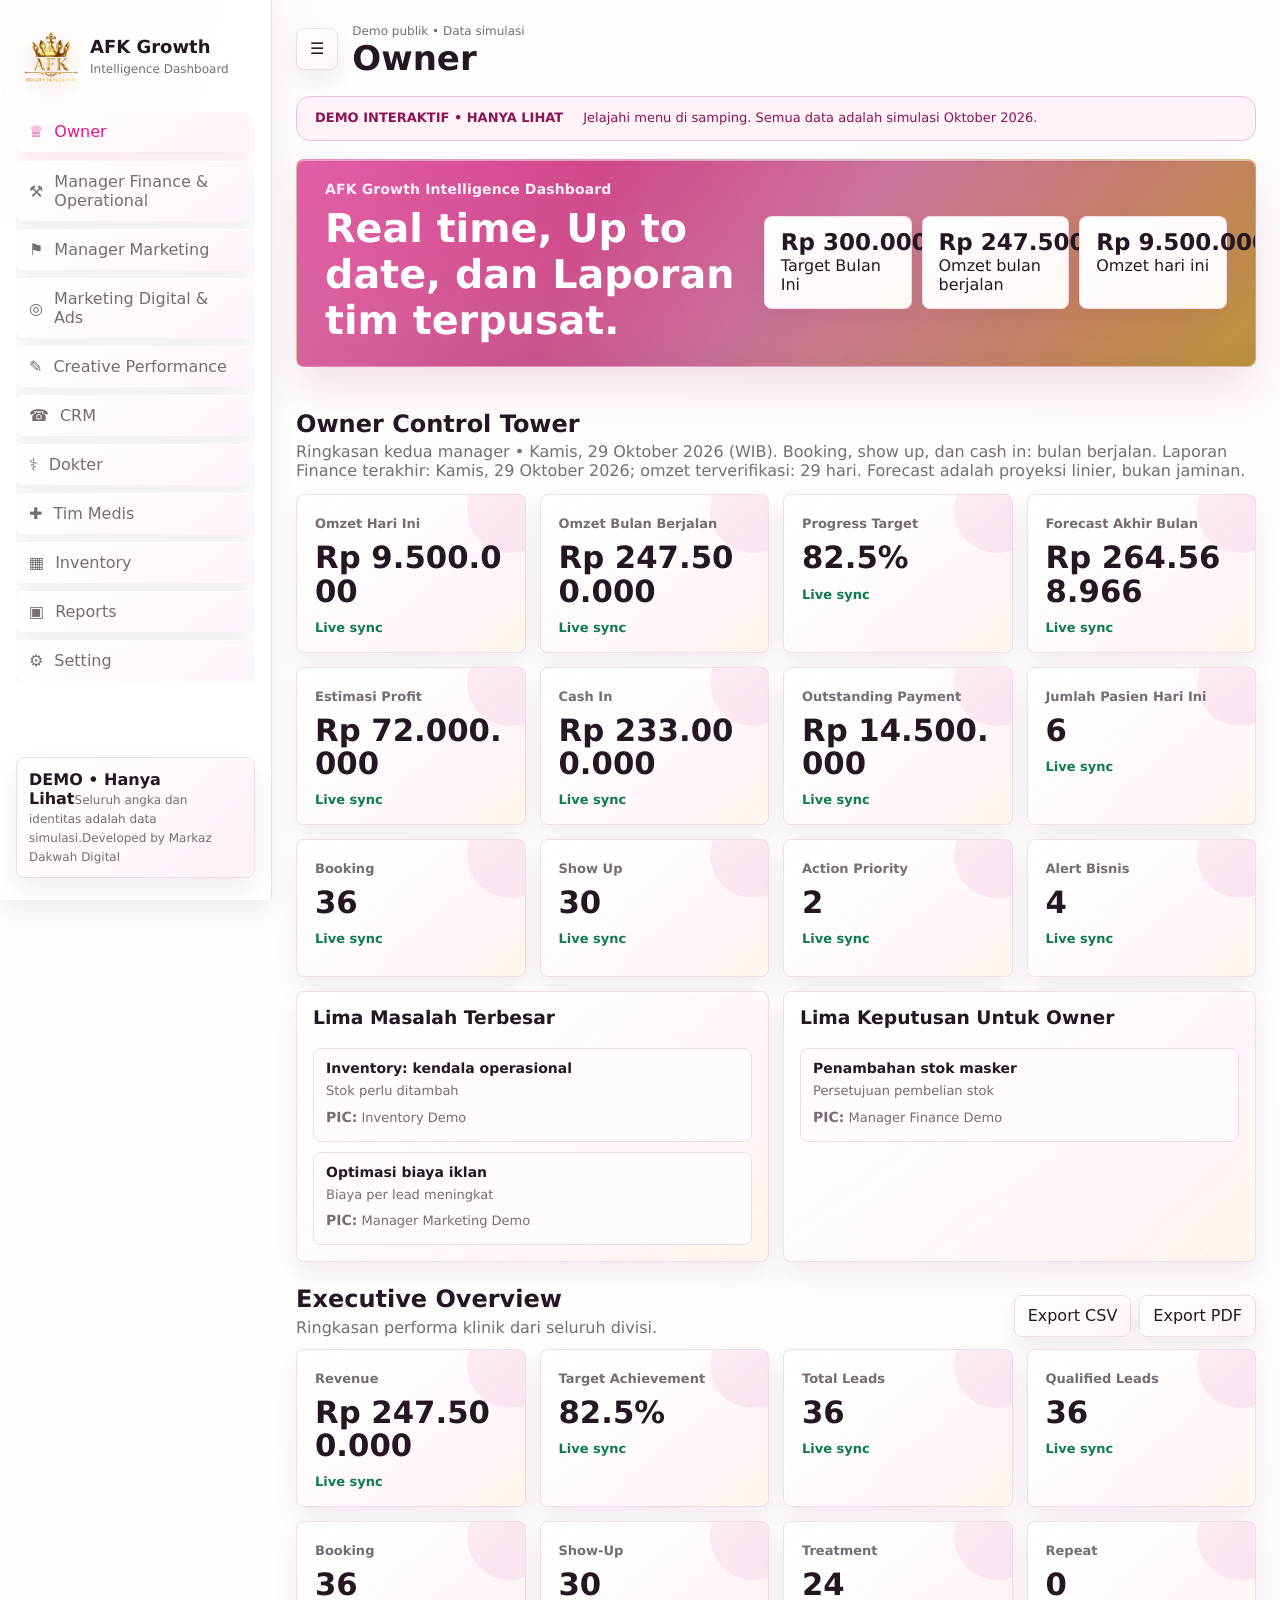
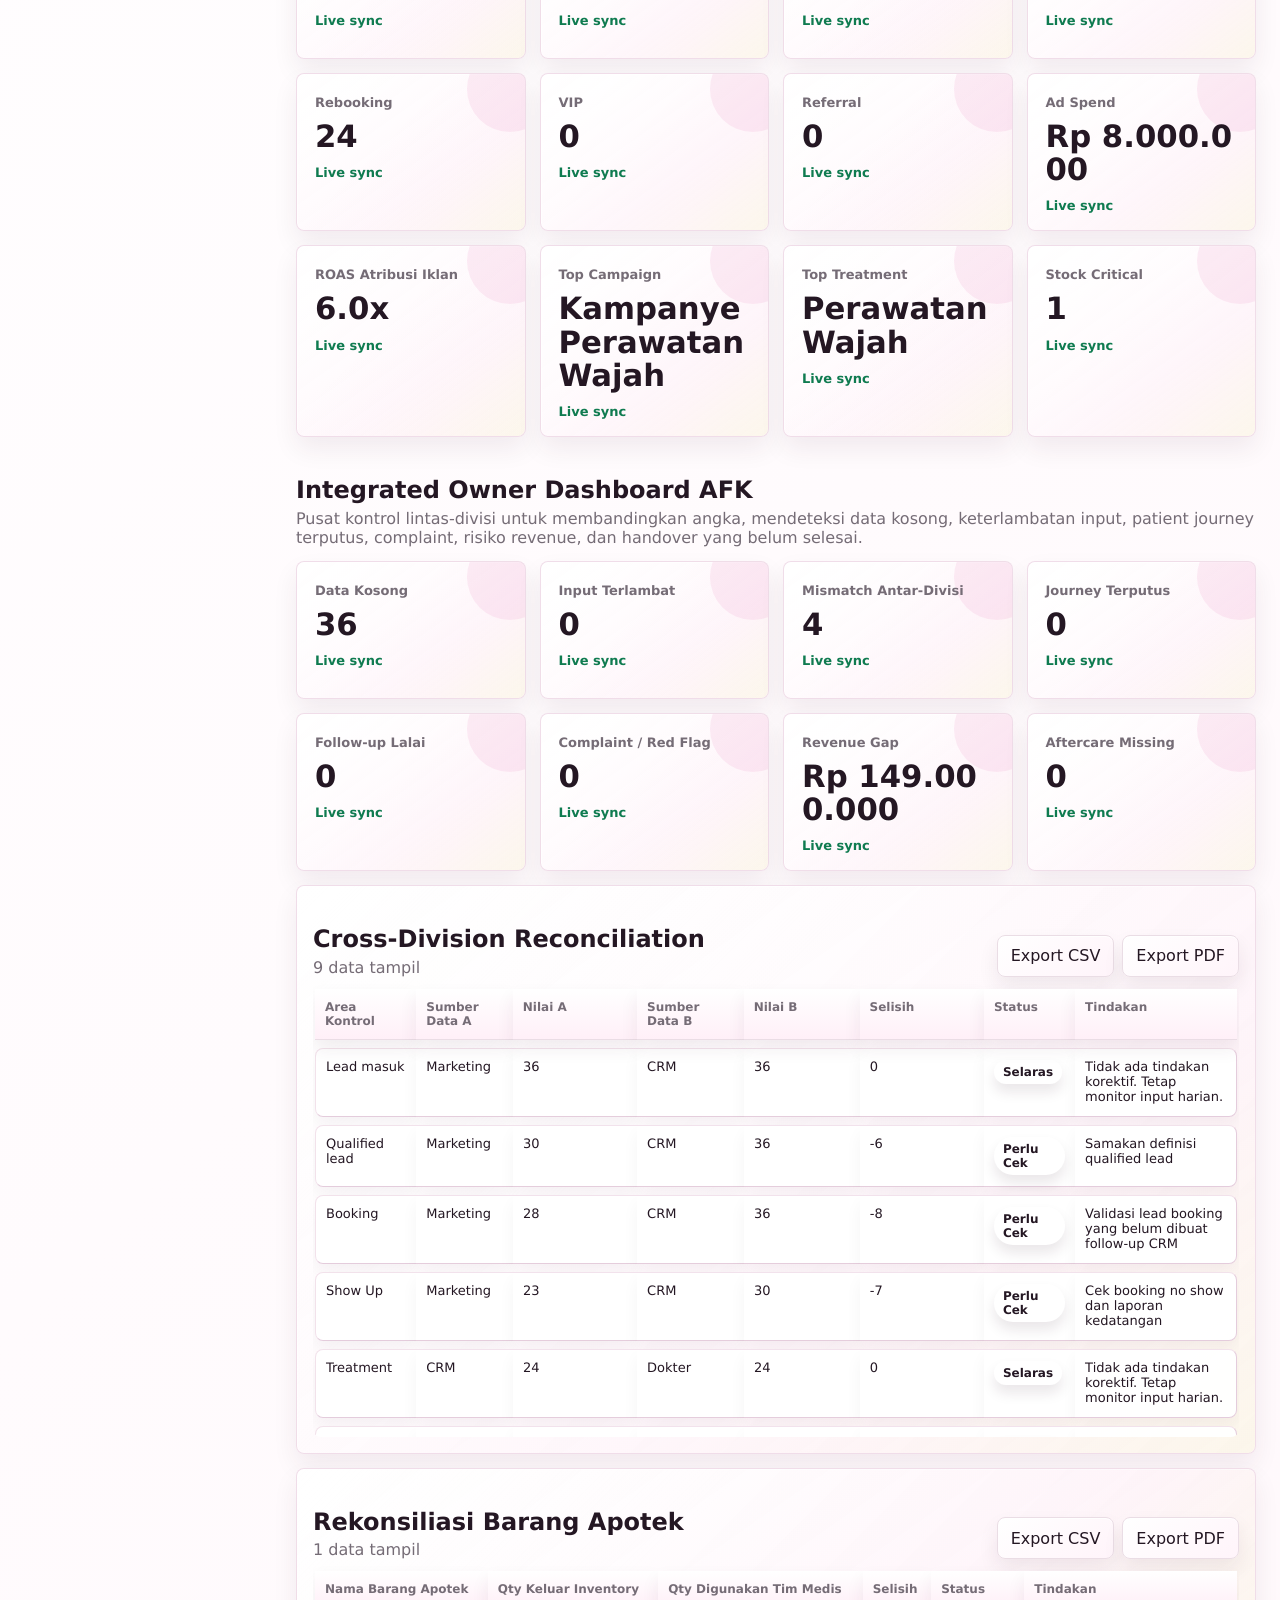
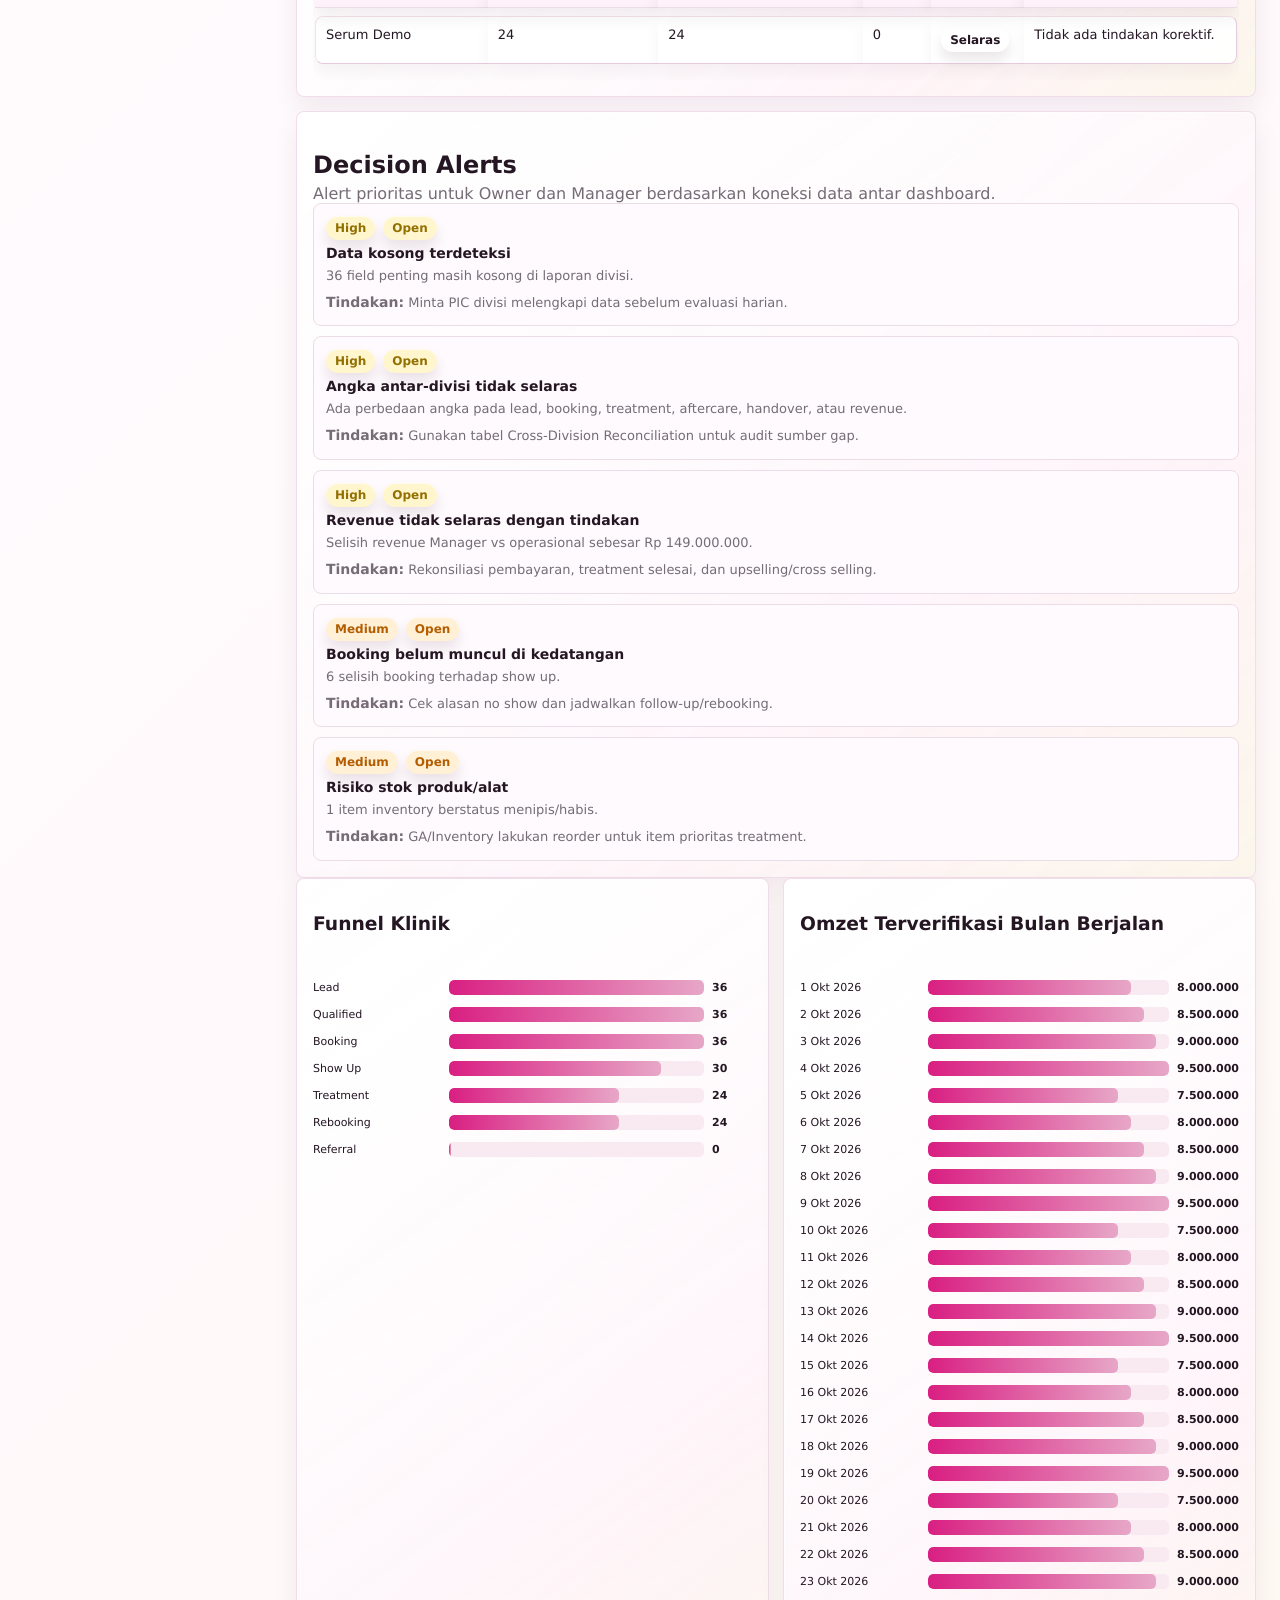
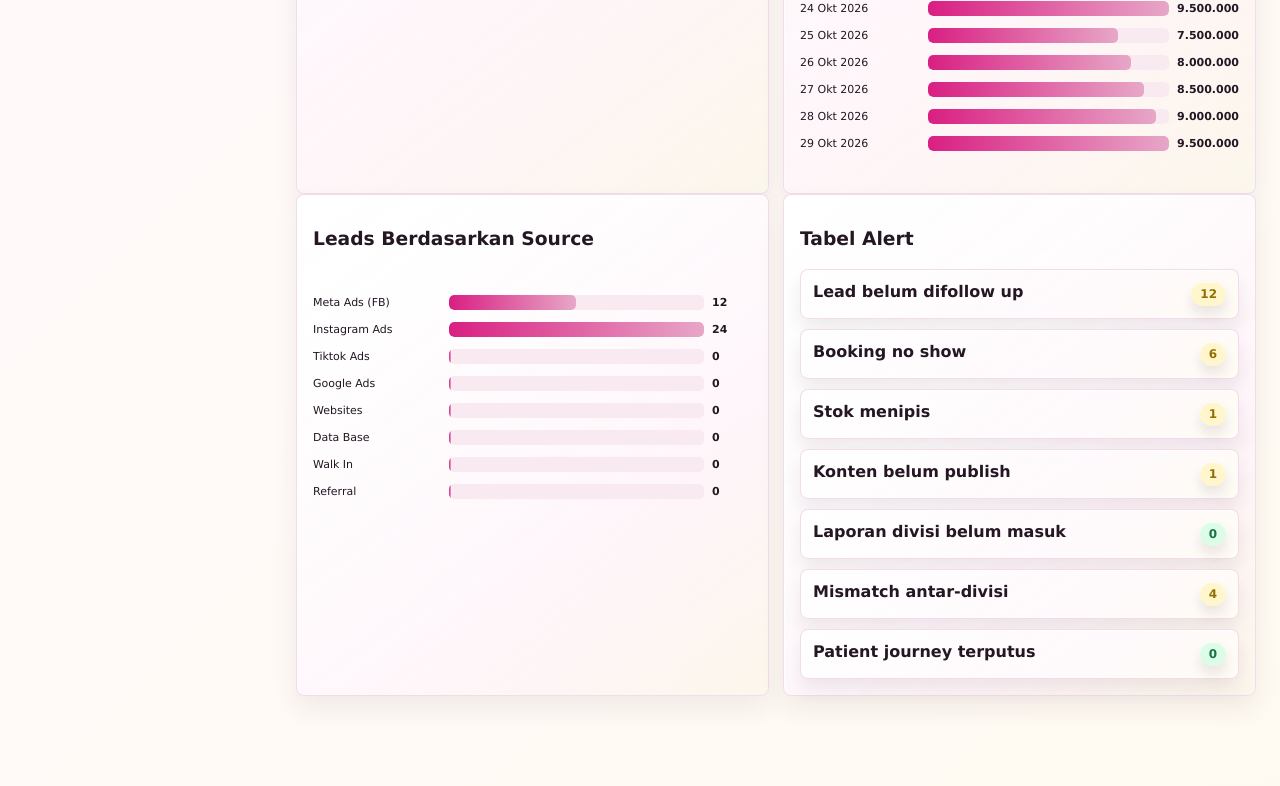
==== demo/index.html @ 4774cf60 "Add isolated public read-only AFK demo with synthetic data" ====
<!doctype html>
<html lang="id" class="" style="--pink: #e81887;"><head><meta http-equiv="Content-Security-Policy" content="default-src 'none'; script-src 'unsafe-inline'; style-src 'unsafe-inline'; img-src data:; font-src data:; connect-src 'none'; form-action 'none'; base-uri 'none'; frame-src 'none'"><meta name="robots" content="noindex,nofollow">
  <meta charset="utf-8">
  <meta name="viewport" content="width=device-width, initial-scale=1">
  <title>Demo Dashboard AFK — Hanya Lihat</title>
  <meta name="theme-color" content="#F81894">
  <meta name="description" content="Jelajahi demo Dashboard AFK tanpa login. Tampilan Owner dan seluruh divisi dengan data simulasi, hanya untuk dilihat.">
  <meta name="apple-mobile-web-app-capable" content="yes">
  <meta name="apple-mobile-web-app-title" content="AFK Growth">
  <meta name="apple-mobile-web-app-status-bar-style" content="default">
  
  <link rel="icon" href="[data-uri]">
  
  <style>
:root {
  --pink: #d91f82;
  --pink-strong: #a90f5d;
  --pink-soft: #fff3f8;
  --rose: #c85c91;
  --champagne: #d9b45b;
  --gold: #b98c25;
  --gold-soft: #fff7df;
  --ink: #241723;
  --muted: #756c76;
  --line: #eadde5;
  --white: #ffffff;
  --bg: #fff9fc;
  --shadow: 0 14px 34px rgba(78, 31, 58, .075);
  --radius: 8px;
  --depth-shadow: 0 12px 26px rgba(59, 21, 48, .07);
  --depth-shadow-strong: 0 16px 34px rgba(68, 25, 58, .1);
  --depth-line: rgba(255,255,255,.72);
}

* { box-sizing: border-box; }
body {
  margin: 0;
  min-height: 100vh;
  color: var(--ink);
  font-family: "Segoe UI", Inter, ui-sans-serif, system-ui, -apple-system, BlinkMacSystemFont, sans-serif;
  background:
    radial-gradient(circle at top left, rgba(217,31,130,.085), transparent 24rem),
    linear-gradient(135deg, #fff 0%, var(--bg) 64%, #fffaf1 100%);
  -webkit-font-smoothing: antialiased;
  text-rendering: geometricPrecision;
}
button, input, select, textarea { font: inherit; }
button { cursor: pointer; }
fieldset { border: 0; margin: 0; padding: 0; min-width: 0; }
fieldset:disabled { opacity: .72; }
.app-shell { display: grid; grid-template-columns: 272px minmax(0, 1fr); min-height: 100vh; }
html.login-required .app-shell { visibility: hidden; }
.sidebar {
  position: sticky;
  top: 0;
  height: 100vh;
  padding: 22px 16px;
  background: rgba(255,255,255,.9);
  border-right: 1px solid var(--line);
  backdrop-filter: blur(18px);
  display: flex;
  flex-direction: column;
  gap: 20px;
  z-index: 10;
}
.brand { display: flex; align-items: center; gap: 12px; padding: 8px; }
.brand img { width: 54px; height: 54px; object-fit: contain; filter: drop-shadow(0 8px 14px rgba(185,140,37,.22)); }
.brand strong { display: block; font-size: 18px; letter-spacing: 0; font-weight: 760; }
.brand span, .title-block span, .role-box span, .sync-panel small { color: var(--muted); font-size: 12px; }
.nav-list {
  display: grid;
  gap: 8px;
  min-height: 0;
  overflow-y: auto;
  overscroll-behavior: contain;
  scrollbar-width: thin;
  padding-right: 4px;
}
.nav-item {
  border: 0;
  background: transparent;
  color: var(--muted);
  border-radius: var(--radius);
  padding: 11px 13px;
  display: flex;
  align-items: center;
  gap: 11px;
  text-align: left;
}
.nav-item:hover, .nav-item.active { color: var(--pink); background: linear-gradient(135deg, rgba(255,243,248,.92), rgba(255,255,255,.96)); }
.nav-item.disabled { opacity: .45; cursor: not-allowed; }
.sync-panel {
  margin-top: auto;
  padding: 12px;
  border: 1px solid var(--line);
  border-radius: var(--radius);
  background: linear-gradient(135deg, rgba(255,255,255,.9), rgba(255,240,248,.9));
  display: flex;
  gap: 10px;
  align-items: center;
}
.sync-dot { width: 10px; height: 10px; border-radius: 99px; background: #19b36b; box-shadow: 0 0 0 6px rgba(25,179,107,.12); }
.main { min-width: 0; padding: 20px 24px 90px; }
.topbar {
  display: grid;
  grid-template-columns: auto minmax(180px, 1fr) minmax(220px, 420px) auto auto auto auto;
  gap: 14px;
  align-items: center;
  margin-bottom: 18px;
}
.title-block h1 { margin: 2px 0 0; font-size: clamp(24px, 2.7vw, 34px); letter-spacing: 0; line-height: 1.08; font-weight: 780; }
.icon-button, .ghost-button, .primary-button, .danger-button {
  border: 1px solid var(--line);
  border-radius: var(--radius);
  background: var(--white);
  min-height: 42px;
  padding: 0 13px;
  color: var(--ink);
  box-shadow: 0 8px 22px rgba(40,17,33,.06);
}
.install-button { display: none; color: var(--pink); font-weight: 900; }
.install-button.ready { display: inline-flex; align-items: center; justify-content: center; }
.logout-button {
  min-height: 44px;
  border: 1px solid var(--line);
  border-radius: var(--radius);
  padding: 0 14px;
  background: var(--white);
  color: var(--muted);
  font-weight: 800;
  cursor: pointer;
  box-shadow: 0 8px 22px rgba(40,17,33,.06);
}
.logout-button:hover { color: var(--pink); border-color: rgba(216,23,123,.35); }
.primary-button { background: linear-gradient(135deg, var(--pink), #e85f9f); color: #fff; border-color: transparent; font-weight: 760; }
.danger-button { color: #fff; background: #3a3337; border-color: transparent; }
.search-box, .role-box {
  background: rgba(255,255,255,.9);
  border: 1px solid var(--line);
  border-radius: var(--radius);
  min-height: 46px;
  display: flex;
  align-items: center;
  gap: 10px;
  padding: 0 12px;
}
.search-box input, .role-box select, .form-card input, .form-card select, .form-card textarea, .filter-row input, .filter-row select {
  width: 100%;
  border: 0;
  outline: 0;
  background: transparent;
  color: var(--ink);
}
.search-icon {
  width: 18px;
  height: 18px;
  color: var(--ink);
  opacity: .72;
  flex: 0 0 auto;
}
.hero-band {
  display: flex;
  justify-content: space-between;
  gap: 28px;
  align-items: center;
  padding: 22px 28px;
  margin-bottom: 20px;
  border-radius: var(--radius);
  color: #fff;
  background:
    linear-gradient(135deg, rgba(214,31,130,.96), rgba(193,82,132,.88) 52%, rgba(185,140,37,.9)),
    radial-gradient(circle at 18% 10%, rgba(255,255,255,.24), transparent 22rem);
  box-shadow: var(--shadow);
  overflow: hidden;
}
.hero-band p, .hero-band h2 { margin: 0; }
.hero-band p { opacity: .9; font-weight: 720; letter-spacing: .01em; font-size: 14px; }
.hero-band h2 { margin-top: 8px; font-size: clamp(25px, 3.1vw, 44px); line-height: 1.16; max-width: 650px; font-weight: 820; letter-spacing: 0; }
.hero-metrics { display: grid; grid-template-columns: repeat(3, minmax(104px, 1fr)); gap: 10px; min-width: 360px; }
.hero-metrics span {
  padding: 14px 16px;
  border-radius: var(--radius);
  color: var(--ink);
  background: rgba(255,255,255,.9);
  border: 1px solid rgba(255,255,255,.72);
  box-shadow: 0 14px 24px rgba(55, 22, 43, .1);
}
.hero-metrics strong { display: block; font-size: 23px; line-height: 1.08; color: var(--ink); font-weight: 800; }
.page-panel { display: none; }
.page-panel.active { display: block; }
.section-head { display: flex; align-items: end; justify-content: space-between; gap: 16px; margin: 24px 0 12px; }
.section-head h2 { margin: 0; font-size: 24px; line-height: 1.15; font-weight: 780; }
.section-head p { margin: 4px 0 0; color: var(--muted); }
.kpi-grid { display: grid; grid-template-columns: repeat(4, minmax(0, 1fr)); gap: 14px; }
.kpi-card, .chart-card, .table-card, .form-card, .kanban-card, .settings-card {
  background: rgba(255,255,255,.92);
  border: 1px solid var(--line);
  border-radius: var(--radius);
  box-shadow: 0 14px 34px rgba(40,17,33,.07);
}
.kpi-card { min-height: 138px; padding: 18px 18px 16px; position: relative; overflow: hidden; }
.kpi-card:after {
  content: "";
  position: absolute;
  right: -28px;
  top: -28px;
  width: 86px;
  height: 86px;
  border-radius: 50%;
  background: rgba(217,31,130,.075);
}
.kpi-card span { color: var(--muted); font-size: 13px; font-weight: 680; }
.kpi-card strong { display: block; margin-top: 10px; font-size: clamp(24px, 2.4vw, 32px); line-height: 1.08; font-weight: 760; overflow-wrap: anywhere; }
.kpi-card small { display: inline-flex; margin-top: 12px; color: #0f7b50; font-weight: 720; font-size: 13px; }
.two-col { display: grid; grid-template-columns: minmax(0, 1fr) minmax(0, 1fr); gap: 14px; }
.three-col { display: grid; grid-template-columns: repeat(3, minmax(0, 1fr)); gap: 14px; }
.chart-card, .table-card, .form-card, .settings-card { padding: 16px; min-width: 0; }
.install-guide { margin-bottom: 14px; }
.install-guide h2 { margin: 0 0 12px; font-size: 20px; }
.install-guide p { margin: 6px 0 0; color: var(--muted); }
.chart-card canvas { width: 100% !important; max-height: 320px; }
.form-grid { display: grid; grid-template-columns: repeat(3, minmax(0, 1fr)); gap: 12px; }
.form-card label { display: grid; gap: 7px; color: var(--muted); font-size: 12px; font-weight: 700; }
.form-card input, .form-card select, .form-card textarea, .filter-row input, .filter-row select {
  min-height: 42px;
  padding: 9px 10px;
  border-radius: var(--radius);
  border: 1px solid var(--line);
  background: #fff;
}
.form-card textarea { min-height: 88px; resize: vertical; }
.form-actions { display: flex; flex-wrap: wrap; gap: 10px; margin-top: 14px; }
.filter-row { display: flex; flex-wrap: wrap; gap: 10px; align-items: center; margin-bottom: 12px; }
.filter-row > * { max-width: 240px; }
.table-wrap { overflow: auto; max-height: 460px; }
table { width: 100%; border-collapse: collapse; min-width: 880px; }
th, td { padding: 11px 10px; border-bottom: 1px solid var(--line); text-align: left; vertical-align: top; font-size: 13px; }
th { color: var(--muted); font-size: 12px; background: #fff8fc; position: sticky; top: 0; z-index: 1; }
.action-buttons { display: flex; flex-wrap: wrap; gap: 8px; align-items: center; min-width: 136px; }
.owner-note-cell { min-width: 230px; max-width: 270px; }
.owner-note-input {
  width: 100%;
  max-width: 240px;
  min-height: 58px;
  resize: vertical;
  white-space: pre-wrap;
  overflow-wrap: anywhere;
  word-break: break-word;
}
.owner-note-text {
  display: block;
  max-width: 240px;
  white-space: pre-wrap;
  overflow-wrap: anywhere;
  word-break: break-word;
}
.owner-note-count { display: block; margin-top: 4px; color: var(--muted); font-size: 11px; }
.badge { display: inline-flex; align-items: center; border-radius: 99px; padding: 5px 9px; font-size: 12px; font-weight: 800; }
.hot { background: #ffe3e3; color: #c81f1f; }
.warm { background: #fff0d6; color: #b45d00; }
.cold { background: #dcecff; color: #1c62ad; }
.done, .aman { background: #dcfce7; color: #177245; }
.pending, .menipis { background: #fff6ce; color: #927000; }
.lost { background: #eceff3; color: #5d6570; }
.critical, .habis { background: #262126; color: #fff; }
.kanban-board { display: grid; grid-template-columns: repeat(7, minmax(160px, 1fr)); gap: 10px; overflow: auto; padding-bottom: 6px; }
.kanban-card { padding: 12px; min-height: 140px; }
.kanban-card h3 { margin: 0 0 10px; font-size: 14px; }
.kanban-item { padding: 10px; border-radius: var(--radius); background: #fff8fc; border: 1px solid var(--line); margin-bottom: 8px; }
.alert-list { display: grid; gap: 10px; }
.alert-item { display: flex; justify-content: space-between; gap: 12px; padding: 12px; border-radius: var(--radius); background: #fff8fc; border: 1px solid var(--line); }
.integrated-owner { display: grid; gap: 14px; margin-top: 16px; }
.integrated-owner .section-head { margin-bottom: 0; }
.integrated-owner .table-card h3 { margin-top: 0; }
.control-alerts { display: grid; gap: 10px; }
.control-alert { display: grid; gap: 6px; padding: 12px; border: 1px solid var(--line); border-radius: var(--radius); background: #fffafd; }
.control-alert strong { font-size: 14px; }
.control-alert p { margin: 0; color: var(--muted); font-size: 13px; line-height: 1.45; }
.control-alert .alert-meta { display: flex; gap: 8px; flex-wrap: wrap; align-items: center; }
.toast {
  position: fixed;
  right: 22px;
  bottom: 22px;
  transform: translateY(120px);
  opacity: 0;
  transition: .25s ease;
  padding: 13px 16px;
  border-radius: var(--radius);
  background: #211522;
  color: #fff;
  box-shadow: var(--shadow);
  z-index: 50;
}
.toast.show { transform: translateY(0); opacity: 1; }
.login-modal {
  border: 0;
  border-radius: var(--radius);
  padding: 0;
  max-width: 420px;
  width: calc(100% - 28px);
  box-shadow: var(--shadow);
}
.login-modal::backdrop { background: rgba(33,21,34,.45); backdrop-filter: blur(7px); }
.login-modal form { padding: 24px; display: grid; gap: 12px; }
.login-modal img { width: 80px; justify-self: center; }
.login-modal h2, .login-modal p { margin: 0; text-align: center; }
.login-field { display: grid; gap: 7px; color: var(--muted); font-size: 12px; font-weight: 800; }
.login-field input, .login-field select {
  min-height: 44px;
  padding: 10px 12px;
  border-radius: var(--radius);
  border: 1px solid var(--line);
  background: #fff;
  color: var(--ink);
  font: inherit;
  font-weight: 700;
}
.password-entry { position: relative; }
.password-entry input { width: 100%; padding-right: 48px; }
.login-status {
  min-height: 18px;
  color: var(--muted);
  font-size: 12px;
  font-weight: 800;
  text-align: center;
}
.login-status.is-loading { color: var(--pink); }
.password-toggle {
  position: absolute;
  right: 8px;
  top: 50%;
  transform: translateY(-50%);
  width: 36px;
  height: 36px;
  border: 0;
  border-radius: 8px;
  background: transparent;
  color: var(--muted);
  cursor: pointer;
  font-size: 18px;
}
.password-toggle:hover { background: rgba(248, 24, 148, .08); color: var(--pink); }
.modal-actions { display: flex; justify-content: end; gap: 10px; }
.login-credit {
  display: block;
  margin-top: 8px;
  text-align: center;
  color: #8d7b89;
  font-size: 11.5px;
  line-height: 1.4;
  font-weight: 700;
  letter-spacing: 0;
}
.edit-report-modal { max-width: 980px; width: calc(100% - 32px); }
.edit-report-modal form { max-height: calc(100vh - 48px); overflow: auto; }
.edit-report-modal .form-grid { grid-template-columns: repeat(2, minmax(0, 1fr)); }
.edit-report-modal textarea { min-height: 92px; resize: vertical; }
.edit-report-modal label { display: grid; gap: 7px; color: var(--muted); font-size: 12px; font-weight: 700; }
.edit-report-modal input,
.edit-report-modal select,
.edit-report-modal textarea {
  min-height: 42px;
  padding: 9px 10px;
  border-radius: var(--radius);
  border: 1px solid var(--line);
  background: #fff;
  color: var(--ink);
}
.settings-section { margin-top: 18px; }
.settings-table-wrap { overflow: auto; }
.settings-table { min-width: 760px; }
.settings-table input[type="text"],
.settings-table input:not([type]),
.settings-table input[type="password"] {
  width: 100%;
  min-height: 38px;
  padding: 8px 10px;
  border: 1px solid var(--line);
  border-radius: var(--radius);
  background: #fff;
  color: var(--ink);
}
.settings-table input[type="checkbox"] {
  width: 18px;
  height: 18px;
  accent-color: var(--pink);
}
.access-matrix td:not(:first-child),
.access-matrix th:not(:first-child) {
  text-align: center;
}
.mobile-nav { display: none; }
.empty-state { padding: 24px; color: var(--muted); text-align: center; border: 1px dashed var(--line); border-radius: var(--radius); }

/* Premium visual layer */
body { perspective: none; }
.main, .page-panel.active { transform-style: flat; }
img {
  transform: none;
  filter: drop-shadow(0 10px 14px rgba(62, 31, 49, .12));
}
.brand img,
.login-modal img {
  transform: none;
  filter: drop-shadow(0 12px 16px rgba(185,140,37,.25)) drop-shadow(0 4px 8px rgba(217,31,130,.1));
}
.sidebar,
.sync-panel,
.search-box,
.role-box,
.mobile-nav,
.login-modal,
.hero-band,
.kpi-card,
.chart-card,
.table-card,
.form-card,
.kanban-card,
.settings-card {
  transform-style: preserve-3d;
  box-shadow: var(--depth-shadow);
}
.hero-band {
  position: relative;
  border: 1px solid rgba(255,255,255,.42);
  box-shadow: 0 22px 48px rgba(166, 40, 104, .14), inset 0 1px 0 rgba(255,255,255,.46), inset 0 -16px 28px rgba(76, 32, 70, .06);
  transform: none;
}
.hero-band:before {
  content: "";
  position: absolute;
  inset: 0;
  background: linear-gradient(110deg, rgba(255,255,255,.26), transparent 30%, rgba(255,255,255,.08) 58%, transparent 82%);
  pointer-events: none;
}
.hero-metrics span,
.kpi-card,
.chart-card,
.table-card,
.form-card,
.kanban-card,
.settings-card,
.alert-item,
.kanban-item {
  position: relative;
  background:
    linear-gradient(145deg, rgba(255,255,255,.98), rgba(255,249,252,.94) 64%, rgba(255,251,243,.88)),
    rgba(255,255,255,.92);
  border-color: rgba(240,220,232,.95);
  box-shadow: var(--depth-shadow), inset 1px 1px 0 var(--depth-line);
}
.kpi-card,
.table-card,
.form-card,
.settings-card {
  transform: translateZ(0);
  transition: transform .18s ease, box-shadow .18s ease;
}
.kpi-card:hover,
.table-card:hover,
.form-card:hover,
.settings-card:hover {
  transform: translateY(-1px);
  box-shadow: var(--depth-shadow-strong), inset 1px 1px 0 var(--depth-line);
}
.chart-card {
  transform: none;
  transition: box-shadow .18s ease;
}
.chart-card:hover {
  transform: none;
  box-shadow: var(--depth-shadow), inset 1px 1px 0 var(--depth-line), inset -1px -1px 0 rgba(148, 72, 116, .08);
}
.kpi-card:before,
.chart-card:before,
.table-card:before,
.form-card:before,
.settings-card:before {
  content: "";
  position: absolute;
  inset: 0;
  border-radius: inherit;
  background: linear-gradient(135deg, rgba(255,255,255,.6), transparent 38%, rgba(217,31,130,.025) 74%, rgba(185,140,37,.045));
  pointer-events: none;
}
.kpi-card > *,
.chart-card > *,
.table-card > *,
.form-card > *,
.settings-card > * { position: relative; z-index: 1; }
.kpi-card strong {
  text-shadow: 0 1px 0 rgba(255,255,255,.95);
}
.chart-card {
  overflow: hidden;
}
.chart-card:after {
  content: none;
  position: absolute;
  left: 18px;
  right: 18px;
  bottom: 12px;
  height: 28px;
  border-radius: 50%;
  background: radial-gradient(ellipse, rgba(77, 37, 61, .17), transparent 70%);
  transform: translateZ(-1px);
  pointer-events: none;
}
.chart-card canvas {
  border-radius: var(--radius);
  filter: none;
  transform: none;
}
.table-wrap {
  border-radius: var(--radius);
  padding: 4px 2px 8px;
}
table {
  border-collapse: separate;
  border-spacing: 0 8px;
}
th {
  box-shadow: 0 9px 18px rgba(79, 37, 62, .08), inset 0 1px 0 rgba(255,255,255,.9);
  background: linear-gradient(180deg, #fff, #fff0f8);
}
td {
  background: rgba(255,255,255,.94);
  border-top: 1px solid rgba(240,220,232,.82);
  border-bottom: 1px solid rgba(224,196,214,.85);
  box-shadow: inset 0 1px 0 rgba(255,255,255,.82), 0 9px 16px rgba(53, 23, 43, .045);
}
tbody tr td:first-child { border-radius: var(--radius) 0 0 var(--radius); border-left: 1px solid rgba(240,220,232,.82); }
tbody tr td:last-child { border-radius: 0 var(--radius) var(--radius) 0; border-right: 1px solid rgba(224,196,214,.85); }
tbody tr {
  transform: translateZ(0);
  transition: transform .16s ease;
}
tbody tr:hover {
  transform: translateY(-1px);
}
.badge {
  box-shadow: inset 0 1px 0 rgba(255,255,255,.64), 0 8px 13px rgba(51, 24, 43, .1);
}
.primary-button,
.ghost-button,
.danger-button,
.icon-button,
.nav-item,
.mobile-nav .nav-item {
  position: relative;
  transform: translateY(0) translateZ(0);
  transition: transform .15s ease, box-shadow .15s ease, filter .15s ease;
  box-shadow: 0 10px 20px rgba(55, 22, 43, .075), inset 0 1px 0 rgba(255,255,255,.82);
}
.primary-button {
  background: linear-gradient(145deg, #e64093, var(--pink) 58%, #b81067);
  box-shadow: 0 14px 26px rgba(217,31,130,.18), inset 0 1px 0 rgba(255,255,255,.38);
}
.ghost-button,
.icon-button,
.nav-item {
  background: linear-gradient(145deg, #fff, #fff4fa);
}
.danger-button {
  background: linear-gradient(145deg, #4a4248, #211522);
  box-shadow: 0 16px 28px rgba(33,21,34,.18), inset 0 1px 0 rgba(255,255,255,.18);
}
.primary-button:hover,
.ghost-button:hover,
.danger-button:hover,
.icon-button:hover,
.nav-item:hover,
.nav-item.active {
  transform: translateY(-1px);
  filter: saturate(1.02);
}
.primary-button:active,
.ghost-button:active,
.danger-button:active,
.icon-button:active,
.nav-item:active {
  transform: translateY(1px);
  box-shadow: 0 8px 14px rgba(55, 22, 43, .1), inset 0 2px 7px rgba(55, 22, 43, .1);
}
.primary-button:active { box-shadow: 0 9px 16px rgba(217,31,130,.18), inset 0 2px 7px rgba(87, 15, 56, .2); }
.nav-item.active {
  background: linear-gradient(145deg, #fff, var(--pink-soft));
  box-shadow: 0 10px 22px rgba(217,31,130,.1), inset 0 1px 0 rgba(255,255,255,.92);
}
.form-card input,
.form-card select,
.form-card textarea,
.filter-row input,
.filter-row select,
.search-box,
.role-box {
  box-shadow: inset 0 2px 5px rgba(80, 36, 60, .06), inset 0 -1px 0 rgba(255,255,255,.9), 0 8px 16px rgba(55, 22, 43, .045);
}
.form-card input:focus,
.form-card select:focus,
.form-card textarea:focus,
.filter-row input:focus,
.filter-row select:focus {
  border-color: rgba(248,24,148,.46);
  box-shadow: 0 0 0 3px rgba(248,24,148,.12), inset 0 2px 5px rgba(80,36,60,.06), 0 10px 18px rgba(248,24,148,.08);
}
.alert-item,
.kanban-item {
  transform: translateZ(0);
  box-shadow: 0 11px 18px rgba(55, 22, 43, .08), inset 1px 1px 0 rgba(255,255,255,.88);
}
.toast {
  box-shadow: 0 24px 42px rgba(33,21,34,.24), inset 0 1px 0 rgba(255,255,255,.18);
}

@media (max-width: 1100px) {
  .app-shell { grid-template-columns: 1fr; }
  .sidebar { position: fixed; inset: 0 auto 0 0; width: 280px; transform: translateX(-105%); transition: .25s ease; }
  .sidebar.open { transform: translateX(0); }
  .topbar { grid-template-columns: auto 1fr auto; }
  .search-box { grid-column: 1 / -1; }
  .role-box { grid-column: span 2; }
  .hero-band, .two-col { grid-template-columns: 1fr; flex-direction: column; align-items: stretch; }
  .hero-metrics { min-width: 0; }
  .kpi-grid { grid-template-columns: repeat(2, minmax(0, 1fr)); }
  .form-grid, .three-col { grid-template-columns: repeat(2, minmax(0, 1fr)); }
  .mobile-nav {
    display: grid;
    grid-template-columns: repeat(4, 1fr);
    gap: 6px;
    position: fixed;
    left: 10px;
    right: 10px;
    bottom: 10px;
    z-index: 20;
    padding: 8px;
    background: rgba(255,255,255,.92);
    border: 1px solid var(--line);
    border-radius: var(--radius);
    backdrop-filter: blur(18px);
    box-shadow: var(--shadow);
  }
  .mobile-nav .nav-item { justify-content: center; padding: 9px 4px; font-size: 12px; }
  .mobile-nav .nav-item span:last-child { display: none; }
}

@media (max-width: 680px) {
  .main { padding: 16px 12px 88px; }
  .topbar { gap: 10px; }
  .role-box { grid-column: 1 / -1; }
  .hero-band { padding: 16px; }
  .hero-metrics, .kpi-grid, .form-grid, .three-col, .edit-report-modal .form-grid { grid-template-columns: 1fr; }
  .section-head { align-items: start; flex-direction: column; }
  .filter-row > * { max-width: none; width: 100%; }
  .title-block h1 { font-size: 23px; }
  .kpi-card:hover,
  .chart-card:hover,
  .table-card:hover,
  .form-card:hover,
  .settings-card:hover {
    transform: translateY(-1px);
  }
  .chart-card:hover {
    transform: none;
  }
  .primary-button,
  .ghost-button,
  .danger-button,
  .icon-button,
  .nav-item {
    box-shadow: 0 7px 0 rgba(81,39,63,.08), 0 14px 20px rgba(55,22,43,.1), inset 0 1px 0 rgba(255,255,255,.82);
  }
}

.brand img, .login-modal img { max-width: 80px; height: auto; object-fit: contain; }
</style>
  
<style>.demo-banner{display:flex;flex-wrap:wrap;gap:8px 20px;border:1px solid #edc0d7;background:#fff2f8;color:#8a1454;border-radius:14px;padding:14px 18px;margin-bottom:18px;font-size:13px}.demo-caption{color:#8a1454;font-size:13px;margin:8px 0 16px}button:disabled,input:disabled,textarea:disabled,select:disabled{cursor:not-allowed}.demo-chart{padding:14px 0}.demo-chart-row{display:grid;grid-template-columns:minmax(80px,1fr) 2fr minmax(40px,auto);gap:8px;align-items:center;font-size:11px;margin:12px 0}.demo-chart-row>div{background:#f9eaf2;border-radius:5px;overflow:hidden}.demo-chart-row i{display:block;min-height:15px;background:linear-gradient(90deg,#d91f82,#e7a7c7);border-radius:5px}.demo-chart-row b{font-variant-numeric:tabular-nums}.topbar{flex-wrap:wrap}.nav-item{cursor:pointer}@media(max-width:900px){.main{padding-bottom:30px}.demo-banner{font-size:12px}.sidebar.open{z-index:1000}}</style></head>
<body>
  <div class="app-shell">
    <aside class="sidebar" aria-label="Navigasi utama">
      <div class="brand">
        <img src="[data-uri]" alt="AFK Beauty Skin Clinic">
        <div>
          <strong>AFK Growth</strong>
          <span>Intelligence Dashboard</span>
        </div>
      </div>
      <nav class="nav-list" id="navList"><button class="nav-item active " data-nav="owner">
    <span>♕</span><span>Owner</span>
  </button><button class="nav-item  " data-nav="manager">
    <span>⚒</span><span>Manager Finance &amp; Operational</span>
  </button><button class="nav-item  " data-nav="managerMarketing">
    <span>⚑</span><span>Manager Marketing</span>
  </button><button class="nav-item  " data-nav="marketing">
    <span>◎</span><span>Marketing Digital &amp; Ads</span>
  </button><button class="nav-item  " data-nav="content">
    <span>✎</span><span>Creative Performance</span>
  </button><button class="nav-item  " data-nav="crm">
    <span>☎</span><span>CRM</span>
  </button><button class="nav-item  " data-nav="doctor">
    <span>⚕</span><span>Dokter</span>
  </button><button class="nav-item  " data-nav="medis">
    <span>✚</span><span>Tim Medis</span>
  </button><button class="nav-item  " data-nav="inventory">
    <span>▦</span><span>Inventory</span>
  </button><button class="nav-item  " data-nav="reports">
    <span>▣</span><span>Reports</span>
  </button><button class="nav-item  " data-nav="settings">
    <span>⚙</span><span>Setting</span>
  </button></nav>
      <div class="sync-panel"><div><strong>DEMO • Hanya Lihat</strong><small>Seluruh angka dan identitas adalah data simulasi.</small><small>Developed by Markaz Dakwah Digital</small></div></div>
    </aside>

    <main class="main">
      <header class="topbar">
        <button class="icon-button menu-toggle" id="menuToggle" aria-label="Buka menu">☰</button>
        <div class="title-block">
          <span id="pageEyebrow">Demo publik • Data simulasi</span>
          <h1 id="pageTitle">Owner</h1>
        </div>
        
        
        
        
        
      </header><div class="demo-banner"><strong>DEMO INTERAKTIF • HANYA LIHAT</strong><span>Jelajahi menu di samping. Semua data adalah simulasi Oktober 2026.</span></div>

      <section class="hero-band">
        <div>
          <p>AFK Growth Intelligence Dashboard</p>
          <h2>Real time, Up to date, dan Laporan tim terpusat.</h2>
        </div>
        <div class="hero-metrics">
          <span><strong id="heroRevenue">Rp&nbsp;300.000.000</strong> Target Bulan Ini</span>
          <span><strong id="heroRoas">Rp&nbsp;247.500.000</strong> Omzet bulan berjalan</span>
          <span><strong id="heroLeads">Rp&nbsp;9.500.000</strong> Omzet hari ini</span>
        </div>
      </section>

      <section class="content-grid">
        <section class="page-panel active" id="ownerPage">
    <section class="integrated-owner owner-control-tower">
    <div class="section-head"><div><h2>Owner Control Tower</h2><p>Ringkasan kedua manager • Kamis, 29 Oktober 2026 (WIB). Booking, show up, dan cash in: bulan berjalan. Laporan Finance terakhir: Kamis, 29 Oktober 2026; omzet terverifikasi: 29 hari. Forecast adalah proyeksi linier, bukan jaminan.</p></div></div>
    <div class="kpi-grid">
      <article class="kpi-card"><span>Omzet Hari Ini</span><strong>Rp&nbsp;9.500.000</strong><small>Live sync</small></article>
      <article class="kpi-card"><span>Omzet Bulan Berjalan</span><strong>Rp&nbsp;247.500.000</strong><small>Live sync</small></article>
      <article class="kpi-card"><span>Progress Target</span><strong>82.5%</strong><small>Live sync</small></article>
      <article class="kpi-card"><span>Forecast Akhir Bulan</span><strong>Rp&nbsp;264.568.966</strong><small>Live sync</small></article>
      <article class="kpi-card"><span>Estimasi Profit</span><strong>Rp&nbsp;72.000.000</strong><small>Live sync</small></article>
      <article class="kpi-card"><span>Cash In</span><strong>Rp&nbsp;233.000.000</strong><small>Live sync</small></article>
      <article class="kpi-card"><span>Outstanding Payment</span><strong>Rp&nbsp;14.500.000</strong><small>Live sync</small></article>
      <article class="kpi-card"><span>Jumlah Pasien Hari Ini</span><strong>6</strong><small>Live sync</small></article>
      <article class="kpi-card"><span>Booking</span><strong>36</strong><small>Live sync</small></article>
      <article class="kpi-card"><span>Show Up</span><strong>30</strong><small>Live sync</small></article>
      <article class="kpi-card"><span>Action Priority</span><strong>2</strong><small>Live sync</small></article>
      <article class="kpi-card"><span>Alert Bisnis</span><strong>4</strong><small>Live sync</small></article>
    </div>
    <div class="two-col">
      <div class="table-card">
    <h3>Lima Masalah Terbesar</h3>
    <div class="control-alerts">
      <article class="control-alert">
        <strong>Inventory: kendala operasional</strong>
        <p>Stok perlu ditambah</p>
        <p><strong>PIC:</strong> Inventory Demo</p>
      </article><article class="control-alert">
        <strong>Optimasi biaya iklan</strong>
        <p>Biaya per lead meningkat</p>
        <p><strong>PIC:</strong> Manager Marketing Demo</p>
      </article>
    </div>
  </div>
      <div class="table-card">
    <h3>Lima Keputusan Untuk Owner</h3>
    <div class="control-alerts">
      <article class="control-alert">
        <strong>Penambahan stok masker</strong>
        <p>Persetujuan pembelian stok</p>
        <p><strong>PIC:</strong> Manager Finance Demo</p>
      </article>
    </div>
  </div>
    </div>
  </section>
    <div class="section-head"><div><h2>Executive Overview</h2><p>Ringkasan performa klinik dari seluruh divisi.</p></div><div class="export-actions" style="display:flex;gap:8px;flex-wrap:wrap;align-items:center;">
    <button class="ghost-button" type="button" data-export-bound="true" disabled="" title="Demo hanya untuk dilihat">Export CSV</button>
    <button class="ghost-button" type="button" data-export-pdf-bound="true" disabled="" title="Demo hanya untuk dilihat">Export PDF</button>
  </div></div>
    <div class="kpi-grid">
      <article class="kpi-card"><span>Revenue</span><strong>Rp&nbsp;247.500.000</strong><small>Live sync</small></article>
      <article class="kpi-card"><span>Target Achievement</span><strong>82.5%</strong><small>Live sync</small></article>
      <article class="kpi-card"><span>Total Leads</span><strong>36</strong><small>Live sync</small></article>
      <article class="kpi-card"><span>Qualified Leads</span><strong>36</strong><small>Live sync</small></article>
      <article class="kpi-card"><span>Booking</span><strong>36</strong><small>Live sync</small></article>
      <article class="kpi-card"><span>Show-Up</span><strong>30</strong><small>Live sync</small></article>
      <article class="kpi-card"><span>Treatment</span><strong>24</strong><small>Live sync</small></article>
      <article class="kpi-card"><span>Repeat</span><strong>0</strong><small>Live sync</small></article>
      <article class="kpi-card"><span>Rebooking</span><strong>24</strong><small>Live sync</small></article>
      <article class="kpi-card"><span>VIP</span><strong>0</strong><small>Live sync</small></article>
      <article class="kpi-card"><span>Referral</span><strong>0</strong><small>Live sync</small></article>
      <article class="kpi-card"><span>Ad Spend</span><strong>Rp&nbsp;8.000.000</strong><small>Live sync</small></article>
      <article class="kpi-card"><span>ROAS Atribusi Iklan</span><strong>6.0x</strong><small>Live sync</small></article>
      <article class="kpi-card"><span>Top Campaign</span><strong>Kampanye Perawatan Wajah</strong><small>Live sync</small></article>
      <article class="kpi-card"><span>Top Treatment</span><strong>Perawatan Wajah</strong><small>Live sync</small></article>
      <article class="kpi-card"><span>Stock Critical</span><strong>1</strong><small>Live sync</small></article>
    </div>
    <section class="integrated-owner">
    <div class="section-head"><div><h2>Integrated Owner Dashboard AFK</h2><p>Pusat kontrol lintas-divisi untuk membandingkan angka, mendeteksi data kosong, keterlambatan input, patient journey terputus, complaint, risiko revenue, dan handover yang belum selesai.</p></div></div>
    <div class="kpi-grid">
      <article class="kpi-card"><span>Data Kosong</span><strong>36</strong><small>Live sync</small></article>
      <article class="kpi-card"><span>Input Terlambat</span><strong>0</strong><small>Live sync</small></article>
      <article class="kpi-card"><span>Mismatch Antar-Divisi</span><strong>4</strong><small>Live sync</small></article>
      <article class="kpi-card"><span>Journey Terputus</span><strong>0</strong><small>Live sync</small></article>
      <article class="kpi-card"><span>Follow-up Lalai</span><strong>0</strong><small>Live sync</small></article>
      <article class="kpi-card"><span>Complaint / Red Flag</span><strong>0</strong><small>Live sync</small></article>
      <article class="kpi-card"><span>Revenue Gap</span><strong>Rp&nbsp;149.000.000</strong><small>Live sync</small></article>
      <article class="kpi-card"><span>Aftercare Missing</span><strong>0</strong><small>Live sync</small></article>
    </div>
    <div class="table-card">
    <div class="section-head">
      <div><h2>Cross-Division Reconciliation</h2><p>9 data tampil</p></div>
      <div class="export-actions" style="display:flex;gap:8px;flex-wrap:wrap;align-items:center;">
    <button class="ghost-button" type="button" data-export-bound="true" disabled="" title="Demo hanya untuk dilihat">Export CSV</button>
    <button class="ghost-button" type="button" data-export-pdf-bound="true" disabled="" title="Demo hanya untuk dilihat">Export PDF</button>
  </div>
    </div>
    <div class="table-wrap"><table><thead><tr><th>Area Kontrol</th><th>Sumber Data A</th><th>Nilai A</th><th>Sumber Data B</th><th>Nilai B</th><th>Selisih</th><th>Status</th><th>Tindakan</th></tr></thead><tbody>
      <tr><td>Lead masuk</td><td>Marketing</td><td>36</td><td>CRM</td><td>36</td><td>0</td><td><span class="badge selaras">Selaras</span></td><td>Tidak ada tindakan korektif. Tetap monitor input harian.</td></tr><tr><td>Qualified lead</td><td>Marketing</td><td>30</td><td>CRM</td><td>36</td><td>-6</td><td><span class="badge perlu-cek">Perlu Cek</span></td><td>Samakan definisi qualified lead</td></tr><tr><td>Booking</td><td>Marketing</td><td>28</td><td>CRM</td><td>36</td><td>-8</td><td><span class="badge perlu-cek">Perlu Cek</span></td><td>Validasi lead booking yang belum dibuat follow-up CRM</td></tr><tr><td>Show Up</td><td>Marketing</td><td>23</td><td>CRM</td><td>30</td><td>-7</td><td><span class="badge perlu-cek">Perlu Cek</span></td><td>Cek booking no show dan laporan kedatangan</td></tr><tr><td>Treatment</td><td>CRM</td><td>24</td><td>Dokter</td><td>24</td><td>0</td><td><span class="badge selaras">Selaras</span></td><td>Tidak ada tindakan korektif. Tetap monitor input harian.</td></tr><tr><td>Treatment Handover</td><td>Dokter</td><td>24</td><td>Tim Medis</td><td>24</td><td>0</td><td><span class="badge selaras">Selaras</span></td><td>Tidak ada tindakan korektif. Tetap monitor input harian.</td></tr><tr><td>Aftercare</td><td>Treatment Selesai</td><td>24</td><td>Aftercare Terisi</td><td>24</td><td>0</td><td><span class="badge selaras">Selaras</span></td><td>Tidak ada tindakan korektif. Tetap monitor input harian.</td></tr><tr><td>Revenue</td><td>Manager</td><td>Rp&nbsp;233.000.000</td><td>CRM + Marketing + Medis</td><td>Rp&nbsp;84.000.000</td><td>Rp&nbsp;149.000.000</td><td><span class="badge perlu-cek">Perlu Cek</span></td><td>Rekonsiliasi revenue operasional dengan laporan manager</td></tr><tr><td>Barang Apotek</td><td>Inventory Keluar</td><td>24</td><td>Tim Medis Terpakai</td><td>24</td><td>0</td><td><span class="badge selaras">Selaras</span></td><td>Tidak ada tindakan korektif. Tetap monitor input harian.</td></tr>
    </tbody></table></div>
  </div>
    <div class="table-card">
    <div class="section-head">
      <div><h2>Rekonsiliasi Barang Apotek</h2><p>1 data tampil</p></div>
      <div class="export-actions" style="display:flex;gap:8px;flex-wrap:wrap;align-items:center;">
    <button class="ghost-button" type="button" data-export-bound="true" disabled="" title="Demo hanya untuk dilihat">Export CSV</button>
    <button class="ghost-button" type="button" data-export-pdf-bound="true" disabled="" title="Demo hanya untuk dilihat">Export PDF</button>
  </div>
    </div>
    <div class="table-wrap"><table><thead><tr><th>Nama Barang Apotek</th><th>Qty Keluar Inventory</th><th>Qty Digunakan Tim Medis</th><th>Selisih</th><th>Status</th><th>Tindakan</th></tr></thead><tbody>
      <tr><td>Serum Demo</td><td>24</td><td>24</td><td>0</td><td><span class="badge selaras">Selaras</span></td><td>Tidak ada tindakan korektif.</td></tr>
    </tbody></table></div>
  </div>
    <div class="table-card">
      <div class="section-head"><div><h2>Decision Alerts</h2><p>Alert prioritas untuk Owner dan Manager berdasarkan koneksi data antar dashboard.</p></div></div>
      <div class="control-alerts">
        <article class="control-alert">
          <div class="alert-meta">
            <span class="badge pending">High</span>
            <span class="badge pending">Open</span>
          </div>
          <strong>Data kosong terdeteksi</strong>
          <p>36 field penting masih kosong di laporan divisi.</p>
          <p><strong>Tindakan:</strong> Minta PIC divisi melengkapi data sebelum evaluasi harian.</p>
        </article><article class="control-alert">
          <div class="alert-meta">
            <span class="badge pending">High</span>
            <span class="badge pending">Open</span>
          </div>
          <strong>Angka antar-divisi tidak selaras</strong>
          <p>Ada perbedaan angka pada lead, booking, treatment, aftercare, handover, atau revenue.</p>
          <p><strong>Tindakan:</strong> Gunakan tabel Cross-Division Reconciliation untuk audit sumber gap.</p>
        </article><article class="control-alert">
          <div class="alert-meta">
            <span class="badge pending">High</span>
            <span class="badge pending">Open</span>
          </div>
          <strong>Revenue tidak selaras dengan tindakan</strong>
          <p>Selisih revenue Manager vs operasional sebesar Rp&nbsp;149.000.000.</p>
          <p><strong>Tindakan:</strong> Rekonsiliasi pembayaran, treatment selesai, dan upselling/cross selling.</p>
        </article><article class="control-alert">
          <div class="alert-meta">
            <span class="badge warm">Medium</span>
            <span class="badge warm">Open</span>
          </div>
          <strong>Booking belum muncul di kedatangan</strong>
          <p>6 selisih booking terhadap show up.</p>
          <p><strong>Tindakan:</strong> Cek alasan no show dan jadwalkan follow-up/rebooking.</p>
        </article><article class="control-alert">
          <div class="alert-meta">
            <span class="badge warm">Medium</span>
            <span class="badge warm">Open</span>
          </div>
          <strong>Risiko stok produk/alat</strong>
          <p>1 item inventory berstatus menipis/habis.</p>
          <p><strong>Tindakan:</strong> GA/Inventory lakukan reorder untuk item prioritas treatment.</p>
        </article>
      </div>
    </div>
  </section><div class="two-col">
      <div class="chart-card"><h3>Funnel Klinik</h3><div class="demo-chart" role="img" aria-label="Grafik data simulasi"><div class="demo-chart-row"><span>Lead</span><div><i style="width:100%"></i></div><b>36</b></div><div class="demo-chart-row"><span>Qualified</span><div><i style="width:100%"></i></div><b>36</b></div><div class="demo-chart-row"><span>Booking</span><div><i style="width:100%"></i></div><b>36</b></div><div class="demo-chart-row"><span>Show Up</span><div><i style="width:83.33333333333334%"></i></div><b>30</b></div><div class="demo-chart-row"><span>Treatment</span><div><i style="width:66.66666666666666%"></i></div><b>24</b></div><div class="demo-chart-row"><span>Rebooking</span><div><i style="width:66.66666666666666%"></i></div><b>24</b></div><div class="demo-chart-row"><span>Referral</span><div><i style="width:1%"></i></div><b>0</b></div></div></div>
      <div class="chart-card"><h3>Omzet Terverifikasi Bulan Berjalan</h3><div class="demo-chart" role="img" aria-label="Grafik data simulasi"><div class="demo-chart-row"><span>1 Okt 2026</span><div><i style="width:84.21052631578947%"></i></div><b>8.000.000</b></div><div class="demo-chart-row"><span>2 Okt 2026</span><div><i style="width:89.47368421052632%"></i></div><b>8.500.000</b></div><div class="demo-chart-row"><span>3 Okt 2026</span><div><i style="width:94.73684210526315%"></i></div><b>9.000.000</b></div><div class="demo-chart-row"><span>4 Okt 2026</span><div><i style="width:100%"></i></div><b>9.500.000</b></div><div class="demo-chart-row"><span>5 Okt 2026</span><div><i style="width:78.94736842105263%"></i></div><b>7.500.000</b></div><div class="demo-chart-row"><span>6 Okt 2026</span><div><i style="width:84.21052631578947%"></i></div><b>8.000.000</b></div><div class="demo-chart-row"><span>7 Okt 2026</span><div><i style="width:89.47368421052632%"></i></div><b>8.500.000</b></div><div class="demo-chart-row"><span>8 Okt 2026</span><div><i style="width:94.73684210526315%"></i></div><b>9.000.000</b></div><div class="demo-chart-row"><span>9 Okt 2026</span><div><i style="width:100%"></i></div><b>9.500.000</b></div><div class="demo-chart-row"><span>10 Okt 2026</span><div><i style="width:78.94736842105263%"></i></div><b>7.500.000</b></div><div class="demo-chart-row"><span>11 Okt 2026</span><div><i style="width:84.21052631578947%"></i></div><b>8.000.000</b></div><div class="demo-chart-row"><span>12 Okt 2026</span><div><i style="width:89.47368421052632%"></i></div><b>8.500.000</b></div><div class="demo-chart-row"><span>13 Okt 2026</span><div><i style="width:94.73684210526315%"></i></div><b>9.000.000</b></div><div class="demo-chart-row"><span>14 Okt 2026</span><div><i style="width:100%"></i></div><b>9.500.000</b></div><div class="demo-chart-row"><span>15 Okt 2026</span><div><i style="width:78.94736842105263%"></i></div><b>7.500.000</b></div><div class="demo-chart-row"><span>16 Okt 2026</span><div><i style="width:84.21052631578947%"></i></div><b>8.000.000</b></div><div class="demo-chart-row"><span>17 Okt 2026</span><div><i style="width:89.47368421052632%"></i></div><b>8.500.000</b></div><div class="demo-chart-row"><span>18 Okt 2026</span><div><i style="width:94.73684210526315%"></i></div><b>9.000.000</b></div><div class="demo-chart-row"><span>19 Okt 2026</span><div><i style="width:100%"></i></div><b>9.500.000</b></div><div class="demo-chart-row"><span>20 Okt 2026</span><div><i style="width:78.94736842105263%"></i></div><b>7.500.000</b></div><div class="demo-chart-row"><span>21 Okt 2026</span><div><i style="width:84.21052631578947%"></i></div><b>8.000.000</b></div><div class="demo-chart-row"><span>22 Okt 2026</span><div><i style="width:89.47368421052632%"></i></div><b>8.500.000</b></div><div class="demo-chart-row"><span>23 Okt 2026</span><div><i style="width:94.73684210526315%"></i></div><b>9.000.000</b></div><div class="demo-chart-row"><span>24 Okt 2026</span><div><i style="width:100%"></i></div><b>9.500.000</b></div><div class="demo-chart-row"><span>25 Okt 2026</span><div><i style="width:78.94736842105263%"></i></div><b>7.500.000</b></div><div class="demo-chart-row"><span>26 Okt 2026</span><div><i style="width:84.21052631578947%"></i></div><b>8.000.000</b></div><div class="demo-chart-row"><span>27 Okt 2026</span><div><i style="width:89.47368421052632%"></i></div><b>8.500.000</b></div><div class="demo-chart-row"><span>28 Okt 2026</span><div><i style="width:94.73684210526315%"></i></div><b>9.000.000</b></div><div class="demo-chart-row"><span>29 Okt 2026</span><div><i style="width:100%"></i></div><b>9.500.000</b></div></div></div>
    </div>
    <div class="two-col">
      <div class="chart-card"><h3>Leads Berdasarkan Source</h3><div class="demo-chart" role="img" aria-label="Grafik data simulasi"><div class="demo-chart-row"><span>Meta Ads (FB)</span><div><i style="width:50%"></i></div><b>12</b></div><div class="demo-chart-row"><span>Instagram Ads</span><div><i style="width:100%"></i></div><b>24</b></div><div class="demo-chart-row"><span>Tiktok Ads</span><div><i style="width:1%"></i></div><b>0</b></div><div class="demo-chart-row"><span>Google Ads</span><div><i style="width:1%"></i></div><b>0</b></div><div class="demo-chart-row"><span>Websites</span><div><i style="width:1%"></i></div><b>0</b></div><div class="demo-chart-row"><span>Data Base</span><div><i style="width:1%"></i></div><b>0</b></div><div class="demo-chart-row"><span>Walk In</span><div><i style="width:1%"></i></div><b>0</b></div><div class="demo-chart-row"><span>Referral</span><div><i style="width:1%"></i></div><b>0</b></div></div></div>
      <div class="table-card">
        <h3>Tabel Alert</h3>
        <div class="alert-list">
          <div class="alert-item"><strong>Lead belum difollow up</strong><span class="badge pending">12</span></div><div class="alert-item"><strong>Booking no show</strong><span class="badge pending">6</span></div><div class="alert-item"><strong>Stok menipis</strong><span class="badge pending">1</span></div><div class="alert-item"><strong>Konten belum publish</strong><span class="badge pending">1</span></div><div class="alert-item"><strong>Laporan divisi belum masuk</strong><span class="badge done">0</span></div><div class="alert-item"><strong>Mismatch antar-divisi</strong><span class="badge pending">4</span></div><div class="alert-item"><strong>Patient journey terputus</strong><span class="badge done">0</span></div>
        </div>
      </div>
    </div></section>
        <section class="page-panel" id="managerPage">
    <div class="section-head"><div><h2>Manager Finance &amp; Operational</h2><p>Control dashboard untuk cash flow perusahaan, anggaran, laba rugi, pembayaran, SOP pelayanan, stok, jadwal tim, dan kendala pasien.</p></div></div>
    <div class="kpi-grid">
      <article class="kpi-card"><span>Cash In</span><strong>Rp&nbsp;233.000.000</strong><small>Live sync</small></article>
      <article class="kpi-card"><span>Cash Out</span><strong>Rp&nbsp;95.700.000</strong><small>Live sync</small></article>
      <article class="kpi-card"><span>Saldo Kas</span><strong>Rp&nbsp;85.000.000</strong><small>Live sync</small></article>
      <article class="kpi-card"><span>Laba / Rugi</span><strong>Rp&nbsp;137.300.000</strong><small>Live sync</small></article>
      <article class="kpi-card"><span>Anggaran Bulanan</span><strong>Rp&nbsp;100.000.000</strong><small>Live sync</small></article>
      <article class="kpi-card"><span>Outstanding Operasional</span><strong>0</strong><small>Live sync</small></article>
      <article class="kpi-card"><span>Selisih Barang Apotek</span><strong>0</strong><small>Live sync</small></article>
    </div>
    <section class="integrated-owner"><div class="section-head"><div><h2>Ringkasan Finance &amp; Operational untuk Owner</h2><p>Sumber operasional: Dokter, Tim Medis, Inventory. Keuangan: laporan Finance terverifikasi.</p></div></div><div class="kpi-grid"><article class="kpi-card"><span>Omzet Bulan Berjalan</span><strong>Rp&nbsp;247.500.000</strong><small>Live sync</small></article><article class="kpi-card"><span>Target Omzet Bulan Ini</span><strong>Rp&nbsp;300.000.000</strong><small>Live sync</small></article><article class="kpi-card"><span>Cash In Bulan Berjalan</span><strong>Rp&nbsp;233.000.000</strong><small>Live sync</small></article><article class="kpi-card"><span>Pasien Hari Ini</span><strong>6</strong><small>Live sync</small></article><article class="kpi-card"><span>Laporan Dokter Bulan Ini</span><strong>24</strong><small>Live sync</small></article><article class="kpi-card"><span>Laporan Tim Medis Bulan Ini</span><strong>24</strong><small>Live sync</small></article><article class="kpi-card"><span>Laporan Inventory Bulan Ini</span><strong>2</strong><small>Live sync</small></article><article class="kpi-card"><span>Stok Kritis</span><strong>1</strong><small>Live sync</small></article></div></section>
    <form class="form-card" id="managerForm" data-draft-protected="true"><p class="demo-caption">Contoh form — pengisian dan penyimpanan tidak tersedia pada demo.</p>
    <div class="section-head"><div><h2>Form Input Manager Finance &amp; Operational</h2><p>Mode lihat. Input hanya untuk role Manager Finance &amp; Operational.</p></div></div>
    <fieldset disabled="">
      <div class="form-grid"><label>Tanggal<input name="date" type="date" value="" data-date-bound="true" lang="id" disabled=""><small aria-live="polite">Pilih tanggal pada kalender</small></label><label>Nama Manager<input name="managerName" type="text" value="" disabled=""></label><label>Anggaran Tahunan<input name="annualBudget" type="text" inputmode="numeric" data-money-input="" value="" data-money-bound="true" disabled=""></label><label>Anggaran Bulanan<input name="monthlyBudget" type="text" inputmode="numeric" data-money-input="" value="" data-money-bound="true" disabled=""></label><label>Target Omzet Bulan Ini<input name="monthlyTarget" type="text" inputmode="numeric" data-money-input="" value="" data-money-bound="true" disabled=""></label><label>Cash In - Pembayaran Pasien<input name="cashInPatient" type="text" inputmode="numeric" data-money-input="" value="" data-money-bound="true" disabled=""></label><label>Cash In - Sumber Lain<input name="cashInOther" type="text" inputmode="numeric" data-money-input="" value="" data-money-bound="true" disabled=""></label><label>Cash Out - Pembayaran Vendor<input name="cashOutVendor" type="text" inputmode="numeric" data-money-input="" value="" data-money-bound="true" disabled=""></label><label>Cash Out - Gaji Pegawai<input name="cashOutSalary" type="text" inputmode="numeric" data-money-input="" value="" data-money-bound="true" disabled=""></label><label>Cash Out - Fee/Gaji Dokter<input name="cashOutDoctorFee" type="text" inputmode="numeric" data-money-input="" value="" data-money-bound="true" disabled=""></label><label>Cash Out - Biaya Operasional<input name="cashOutOperational" type="text" inputmode="numeric" data-money-input="" value="" data-money-bound="true" disabled=""></label><label>Cash Out - Lain-lain<input name="cashOutOther" type="text" inputmode="numeric" data-money-input="" value="" data-money-bound="true" disabled=""></label><label>Saldo Kas Akhir<input name="cashBalance" type="text" inputmode="numeric" data-money-input="" value="" data-money-bound="true" disabled=""></label><label>Omzet Terverifikasi Tanggal Laporan (bukan cash in)<input name="verifiedRevenue" type="text" inputmode="numeric" data-money-input="" value="" data-money-bound="true" disabled=""></label><label>Saldo Outstanding Payment per Tanggal Laporan<input name="outstandingBalance" type="text" inputmode="numeric" data-money-input="" value="" data-money-bound="true" disabled=""></label><label>Estimasi Profit Bulan Berjalan (kumulatif)<input name="monthlyProfitEstimate" type="text" inputmode="numeric" data-money-input="" value="" data-money-bound="true" disabled=""></label><label>Laba / Rugi Periode Ini<input name="profitLoss" type="text" inputmode="numeric" data-money-input="" value="" data-money-bound="true" disabled=""></label><label>Catatan Laba Rugi / Arus Kas<textarea name="cashFlowNote" disabled=""></textarea></label><label>Status SOP Pelayanan<select name="sopStatus" disabled=""><option>Sesuai SOP</option><option>Perlu Perbaikan</option><option>Tidak Sesuai</option></select></label><label>Status Stok Skincare<select name="stockSkincareStatus" disabled=""><option>Aman</option><option>Menipis</option><option>Kosong</option><option>Perlu Order</option></select></label><label>Status Stok Obat<select name="stockMedicineStatus" disabled=""><option>Aman</option><option>Menipis</option><option>Kosong</option><option>Perlu Order</option></select></label><label>Status Alat Medis<select name="medicalToolStatus" disabled=""><option>Siap Pakai</option><option>Perlu Maintenance</option><option>Rusak</option><option>Perlu Pengadaan</option></select></label><label>Status Jadwal Dokter<select name="doctorScheduleStatus" disabled=""><option>Aman</option><option>Bentrok</option><option>Kosong</option><option>Perlu Penyesuaian</option></select></label><label>Status Jadwal Terapis<select name="therapistScheduleStatus" disabled=""><option>Aman</option><option>Bentrok</option><option>Kosong</option><option>Perlu Penyesuaian</option></select></label><label>Status Jadwal Staf<select name="staffScheduleStatus" disabled=""><option>Aman</option><option>Bentrok</option><option>Kurang Orang</option><option>Perlu Penyesuaian</option></select></label><label>Kendala / Keluhan Pasien<textarea name="patientComplaint" disabled=""></textarea></label><label>Kendala Operasional<textarea name="operationalIssue" disabled=""></textarea></label><label>Tindakan Yang Sudah Dilakukan<textarea name="actionTaken" disabled=""></textarea></label><label>Rencana Tindak Lanjut<textarea name="followUpPlan" disabled=""></textarea></label><label>Prioritas<select name="priority" disabled=""><option>Low</option><option>Medium</option><option>High</option><option>Critical</option></select></label><label>Status Penyelesaian<select name="status" disabled=""><option>Open</option><option>Dalam Proses</option><option>Selesai</option><option>Perlu Eskalasi Owner</option></select></label><label>Upload Bukti/Foto/Video<input name="mediaFiles" type="file" accept="image/*,video/*" multiple="" disabled=""><small>Maksimal 2 MB per file.</small></label></div>
      <div class="form-actions"><button class="primary-button" type="button" disabled="" title="Demo hanya untuk dilihat">Tambah Data</button></div>
    </fieldset>
  </form>
    <p class="muted">Target berlaku untuk bulan pada Tanggal laporan. Omzet terverifikasi adalah total satu hari; revisi terakhir per tanggal digunakan. Outstanding dan estimasi profit adalah saldo/kumulatif terbaru, tidak dijumlahkan. Kosongkan bila belum diverifikasi; isi 0 bila sudah diverifikasi nihil.</p>
    <div class="table-card">
    <div class="section-head">
      <div><h2>Rekonsiliasi Barang Apotek</h2><p>1 data tampil</p></div>
      <div class="export-actions" style="display:flex;gap:8px;flex-wrap:wrap;align-items:center;">
    <button class="ghost-button" type="button" data-export-bound="true" disabled="" title="Demo hanya untuk dilihat">Export CSV</button>
    <button class="ghost-button" type="button" data-export-pdf-bound="true" disabled="" title="Demo hanya untuk dilihat">Export PDF</button>
  </div>
    </div>
    <div class="table-wrap"><table><thead><tr><th>Nama Barang Apotek</th><th>Qty Keluar Inventory</th><th>Qty Digunakan Tim Medis</th><th>Selisih</th><th>Status</th><th>Tindakan</th></tr></thead><tbody>
      <tr><td>Serum Demo</td><td>24</td><td>24</td><td>0</td><td><span class="badge selaras">Selaras</span></td><td>Tidak ada tindakan korektif.</td></tr>
    </tbody></table></div>
  </div>
    <div class="table-card">
    <div class="section-head">
      <div><h2>Laporan Manager Finance &amp; Operational</h2><p>29 data tampil</p></div>
      <div class="export-actions" style="display:flex;gap:8px;flex-wrap:wrap;align-items:center;">
    <button class="ghost-button" type="button" data-export-bound="true" disabled="" title="Demo hanya untuk dilihat">Export CSV</button>
    <button class="ghost-button" type="button" data-export-pdf-bound="true" disabled="" title="Demo hanya untuk dilihat">Export PDF</button>
  </div>
    </div>
    <div class="table-wrap"><table><thead><tr><th>Tanggal</th><th>Nama Manager</th><th>Anggaran Tahunan</th><th>Anggaran Bulanan</th><th>Target Omzet Bulan Ini</th><th>Omzet Terverifikasi Tanggal Laporan</th><th>Saldo Outstanding Payment</th><th>Estimasi Profit Bulan Berjalan</th><th>Cash In - Pembayaran Pasien</th><th>Cash In - Sumber Lain</th><th>Cash Out - Pembayaran Vendor</th><th>Cash Out - Gaji Pegawai</th><th>Cash Out - Fee/Gaji Dokter</th><th>Cash Out - Biaya Operasional</th><th>Cash Out - Lain-lain</th><th>Saldo Kas Akhir</th><th>Laba / Rugi Periode Ini</th><th>Catatan Laba Rugi / Arus Kas</th><th>Status SOP Pelayanan</th><th>Status Stok Skincare</th><th>Status Stok Obat</th><th>Status Alat Medis</th><th>Status Jadwal Dokter</th><th>Status Jadwal Terapis</th><th>Status Jadwal Staf</th><th>Kendala / Keluhan Pasien</th><th>Kendala Operasional</th><th>Tindakan Yang Sudah Dilakukan</th><th>Rencana Tindak Lanjut</th><th>Prioritas</th><th>Status</th><th>Upload Foto/Video</th><th>Catatan Owner</th></tr></thead><tbody>
      <tr><td>Kamis, 1 Oktober 2026</td><td>Manager Finance Demo</td><td>Rp&nbsp;1.200.000.000</td><td>Rp&nbsp;100.000.000</td><td>Rp&nbsp;300.000.000</td><td>Rp&nbsp;8.000.000</td><td>Rp&nbsp;14.500.000</td><td>Rp&nbsp;72.000.000</td><td>Rp&nbsp;7.500.000</td><td>Rp&nbsp;0</td><td>Rp&nbsp;500.000</td><td>Rp&nbsp;800.000</td><td>Rp&nbsp;0</td><td>Rp&nbsp;2.000.000</td><td>Rp&nbsp;0</td><td>Rp&nbsp;85.000.000</td><td>Rp&nbsp;0</td><td></td><td>Sesuai SOP</td><td>Aman</td><td>Aman</td><td>Siap Pakai</td><td>Aman</td><td>Aman</td><td>Aman</td><td></td><td></td><td></td><td></td><td></td><td><span class="badge selesai">Selesai</span></td><td>-</td><td class="owner-note-cell"><span class="owner-note-text"></span></td></tr><tr><td>Jumat, 2 Oktober 2026</td><td>Manager Finance Demo</td><td>Rp&nbsp;1.200.000.000</td><td>Rp&nbsp;100.000.000</td><td>Rp&nbsp;300.000.000</td><td>Rp&nbsp;8.500.000</td><td>Rp&nbsp;14.500.000</td><td>Rp&nbsp;72.000.000</td><td>Rp&nbsp;8.000.000</td><td>Rp&nbsp;0</td><td>Rp&nbsp;500.000</td><td>Rp&nbsp;800.000</td><td>Rp&nbsp;0</td><td>Rp&nbsp;2.000.000</td><td>Rp&nbsp;0</td><td>Rp&nbsp;85.000.000</td><td>Rp&nbsp;0</td><td></td><td>Sesuai SOP</td><td>Aman</td><td>Aman</td><td>Siap Pakai</td><td>Aman</td><td>Aman</td><td>Aman</td><td></td><td></td><td></td><td></td><td></td><td><span class="badge selesai">Selesai</span></td><td>-</td><td class="owner-note-cell"><span class="owner-note-text"></span></td></tr><tr><td>Sabtu, 3 Oktober 2026</td><td>Manager Finance Demo</td><td>Rp&nbsp;1.200.000.000</td><td>Rp&nbsp;100.000.000</td><td>Rp&nbsp;300.000.000</td><td>Rp&nbsp;9.000.000</td><td>Rp&nbsp;14.500.000</td><td>Rp&nbsp;72.000.000</td><td>Rp&nbsp;8.500.000</td><td>Rp&nbsp;0</td><td>Rp&nbsp;500.000</td><td>Rp&nbsp;800.000</td><td>Rp&nbsp;0</td><td>Rp&nbsp;2.000.000</td><td>Rp&nbsp;0</td><td>Rp&nbsp;85.000.000</td><td>Rp&nbsp;0</td><td></td><td>Sesuai SOP</td><td>Aman</td><td>Aman</td><td>Siap Pakai</td><td>Aman</td><td>Aman</td><td>Aman</td><td></td><td></td><td></td><td></td><td></td><td><span class="badge selesai">Selesai</span></td><td>-</td><td class="owner-note-cell"><span class="owner-note-text"></span></td></tr><tr><td>Minggu, 4 Oktober 2026</td><td>Manager Finance Demo</td><td>Rp&nbsp;1.200.000.000</td><td>Rp&nbsp;100.000.000</td><td>Rp&nbsp;300.000.000</td><td>Rp&nbsp;9.500.000</td><td>Rp&nbsp;14.500.000</td><td>Rp&nbsp;72.000.000</td><td>Rp&nbsp;9.000.000</td><td>Rp&nbsp;0</td><td>Rp&nbsp;500.000</td><td>Rp&nbsp;800.000</td><td>Rp&nbsp;0</td><td>Rp&nbsp;2.000.000</td><td>Rp&nbsp;0</td><td>Rp&nbsp;85.000.000</td><td>Rp&nbsp;0</td><td></td><td>Sesuai SOP</td><td>Aman</td><td>Aman</td><td>Siap Pakai</td><td>Aman</td><td>Aman</td><td>Aman</td><td></td><td></td><td></td><td></td><td></td><td><span class="badge selesai">Selesai</span></td><td>-</td><td class="owner-note-cell"><span class="owner-note-text"></span></td></tr><tr><td>Senin, 5 Oktober 2026</td><td>Manager Finance Demo</td><td>Rp&nbsp;1.200.000.000</td><td>Rp&nbsp;100.000.000</td><td>Rp&nbsp;300.000.000</td><td>Rp&nbsp;7.500.000</td><td>Rp&nbsp;14.500.000</td><td>Rp&nbsp;72.000.000</td><td>Rp&nbsp;7.000.000</td><td>Rp&nbsp;0</td><td>Rp&nbsp;500.000</td><td>Rp&nbsp;800.000</td><td>Rp&nbsp;0</td><td>Rp&nbsp;2.000.000</td><td>Rp&nbsp;0</td><td>Rp&nbsp;85.000.000</td><td>Rp&nbsp;0</td><td></td><td>Sesuai SOP</td><td>Aman</td><td>Aman</td><td>Siap Pakai</td><td>Aman</td><td>Aman</td><td>Aman</td><td></td><td></td><td></td><td></td><td></td><td><span class="badge selesai">Selesai</span></td><td>-</td><td class="owner-note-cell"><span class="owner-note-text"></span></td></tr><tr><td>Selasa, 6 Oktober 2026</td><td>Manager Finance Demo</td><td>Rp&nbsp;1.200.000.000</td><td>Rp&nbsp;100.000.000</td><td>Rp&nbsp;300.000.000</td><td>Rp&nbsp;8.000.000</td><td>Rp&nbsp;14.500.000</td><td>Rp&nbsp;72.000.000</td><td>Rp&nbsp;7.500.000</td><td>Rp&nbsp;0</td><td>Rp&nbsp;500.000</td><td>Rp&nbsp;800.000</td><td>Rp&nbsp;0</td><td>Rp&nbsp;2.000.000</td><td>Rp&nbsp;0</td><td>Rp&nbsp;85.000.000</td><td>Rp&nbsp;0</td><td></td><td>Sesuai SOP</td><td>Aman</td><td>Aman</td><td>Siap Pakai</td><td>Aman</td><td>Aman</td><td>Aman</td><td></td><td></td><td></td><td></td><td></td><td><span class="badge selesai">Selesai</span></td><td>-</td><td class="owner-note-cell"><span class="owner-note-text"></span></td></tr><tr><td>Rabu, 7 Oktober 2026</td><td>Manager Finance Demo</td><td>Rp&nbsp;1.200.000.000</td><td>Rp&nbsp;100.000.000</td><td>Rp&nbsp;300.000.000</td><td>Rp&nbsp;8.500.000</td><td>Rp&nbsp;14.500.000</td><td>Rp&nbsp;72.000.000</td><td>Rp&nbsp;8.000.000</td><td>Rp&nbsp;0</td><td>Rp&nbsp;500.000</td><td>Rp&nbsp;800.000</td><td>Rp&nbsp;0</td><td>Rp&nbsp;2.000.000</td><td>Rp&nbsp;0</td><td>Rp&nbsp;85.000.000</td><td>Rp&nbsp;0</td><td></td><td>Sesuai SOP</td><td>Aman</td><td>Aman</td><td>Siap Pakai</td><td>Aman</td><td>Aman</td><td>Aman</td><td></td><td></td><td></td><td></td><td></td><td><span class="badge selesai">Selesai</span></td><td>-</td><td class="owner-note-cell"><span class="owner-note-text"></span></td></tr><tr><td>Kamis, 8 Oktober 2026</td><td>Manager Finance Demo</td><td>Rp&nbsp;1.200.000.000</td><td>Rp&nbsp;100.000.000</td><td>Rp&nbsp;300.000.000</td><td>Rp&nbsp;9.000.000</td><td>Rp&nbsp;14.500.000</td><td>Rp&nbsp;72.000.000</td><td>Rp&nbsp;8.500.000</td><td>Rp&nbsp;0</td><td>Rp&nbsp;500.000</td><td>Rp&nbsp;800.000</td><td>Rp&nbsp;0</td><td>Rp&nbsp;2.000.000</td><td>Rp&nbsp;0</td><td>Rp&nbsp;85.000.000</td><td>Rp&nbsp;0</td><td></td><td>Sesuai SOP</td><td>Aman</td><td>Aman</td><td>Siap Pakai</td><td>Aman</td><td>Aman</td><td>Aman</td><td></td><td></td><td></td><td></td><td></td><td><span class="badge selesai">Selesai</span></td><td>-</td><td class="owner-note-cell"><span class="owner-note-text"></span></td></tr><tr><td>Jumat, 9 Oktober 2026</td><td>Manager Finance Demo</td><td>Rp&nbsp;1.200.000.000</td><td>Rp&nbsp;100.000.000</td><td>Rp&nbsp;300.000.000</td><td>Rp&nbsp;9.500.000</td><td>Rp&nbsp;14.500.000</td><td>Rp&nbsp;72.000.000</td><td>Rp&nbsp;9.000.000</td><td>Rp&nbsp;0</td><td>Rp&nbsp;500.000</td><td>Rp&nbsp;800.000</td><td>Rp&nbsp;0</td><td>Rp&nbsp;2.000.000</td><td>Rp&nbsp;0</td><td>Rp&nbsp;85.000.000</td><td>Rp&nbsp;0</td><td></td><td>Sesuai SOP</td><td>Aman</td><td>Aman</td><td>Siap Pakai</td><td>Aman</td><td>Aman</td><td>Aman</td><td></td><td></td><td></td><td></td><td></td><td><span class="badge selesai">Selesai</span></td><td>-</td><td class="owner-note-cell"><span class="owner-note-text"></span></td></tr><tr><td>Sabtu, 10 Oktober 2026</td><td>Manager Finance Demo</td><td>Rp&nbsp;1.200.000.000</td><td>Rp&nbsp;100.000.000</td><td>Rp&nbsp;300.000.000</td><td>Rp&nbsp;7.500.000</td><td>Rp&nbsp;14.500.000</td><td>Rp&nbsp;72.000.000</td><td>Rp&nbsp;7.000.000</td><td>Rp&nbsp;0</td><td>Rp&nbsp;500.000</td><td>Rp&nbsp;800.000</td><td>Rp&nbsp;0</td><td>Rp&nbsp;2.000.000</td><td>Rp&nbsp;0</td><td>Rp&nbsp;85.000.000</td><td>Rp&nbsp;0</td><td></td><td>Sesuai SOP</td><td>Aman</td><td>Aman</td><td>Siap Pakai</td><td>Aman</td><td>Aman</td><td>Aman</td><td></td><td></td><td></td><td></td><td></td><td><span class="badge selesai">Selesai</span></td><td>-</td><td class="owner-note-cell"><span class="owner-note-text"></span></td></tr><tr><td>Minggu, 11 Oktober 2026</td><td>Manager Finance Demo</td><td>Rp&nbsp;1.200.000.000</td><td>Rp&nbsp;100.000.000</td><td>Rp&nbsp;300.000.000</td><td>Rp&nbsp;8.000.000</td><td>Rp&nbsp;14.500.000</td><td>Rp&nbsp;72.000.000</td><td>Rp&nbsp;7.500.000</td><td>Rp&nbsp;0</td><td>Rp&nbsp;500.000</td><td>Rp&nbsp;800.000</td><td>Rp&nbsp;0</td><td>Rp&nbsp;2.000.000</td><td>Rp&nbsp;0</td><td>Rp&nbsp;85.000.000</td><td>Rp&nbsp;0</td><td></td><td>Sesuai SOP</td><td>Aman</td><td>Aman</td><td>Siap Pakai</td><td>Aman</td><td>Aman</td><td>Aman</td><td></td><td></td><td></td><td></td><td></td><td><span class="badge selesai">Selesai</span></td><td>-</td><td class="owner-note-cell"><span class="owner-note-text"></span></td></tr><tr><td>Senin, 12 Oktober 2026</td><td>Manager Finance Demo</td><td>Rp&nbsp;1.200.000.000</td><td>Rp&nbsp;100.000.000</td><td>Rp&nbsp;300.000.000</td><td>Rp&nbsp;8.500.000</td><td>Rp&nbsp;14.500.000</td><td>Rp&nbsp;72.000.000</td><td>Rp&nbsp;8.000.000</td><td>Rp&nbsp;0</td><td>Rp&nbsp;500.000</td><td>Rp&nbsp;800.000</td><td>Rp&nbsp;0</td><td>Rp&nbsp;2.000.000</td><td>Rp&nbsp;0</td><td>Rp&nbsp;85.000.000</td><td>Rp&nbsp;0</td><td></td><td>Sesuai SOP</td><td>Aman</td><td>Aman</td><td>Siap Pakai</td><td>Aman</td><td>Aman</td><td>Aman</td><td></td><td></td><td></td><td></td><td></td><td><span class="badge selesai">Selesai</span></td><td>-</td><td class="owner-note-cell"><span class="owner-note-text"></span></td></tr><tr><td>Selasa, 13 Oktober 2026</td><td>Manager Finance Demo</td><td>Rp&nbsp;1.200.000.000</td><td>Rp&nbsp;100.000.000</td><td>Rp&nbsp;300.000.000</td><td>Rp&nbsp;9.000.000</td><td>Rp&nbsp;14.500.000</td><td>Rp&nbsp;72.000.000</td><td>Rp&nbsp;8.500.000</td><td>Rp&nbsp;0</td><td>Rp&nbsp;500.000</td><td>Rp&nbsp;800.000</td><td>Rp&nbsp;0</td><td>Rp&nbsp;2.000.000</td><td>Rp&nbsp;0</td><td>Rp&nbsp;85.000.000</td><td>Rp&nbsp;0</td><td></td><td>Sesuai SOP</td><td>Aman</td><td>Aman</td><td>Siap Pakai</td><td>Aman</td><td>Aman</td><td>Aman</td><td></td><td></td><td></td><td></td><td></td><td><span class="badge selesai">Selesai</span></td><td>-</td><td class="owner-note-cell"><span class="owner-note-text"></span></td></tr><tr><td>Rabu, 14 Oktober 2026</td><td>Manager Finance Demo</td><td>Rp&nbsp;1.200.000.000</td><td>Rp&nbsp;100.000.000</td><td>Rp&nbsp;300.000.000</td><td>Rp&nbsp;9.500.000</td><td>Rp&nbsp;14.500.000</td><td>Rp&nbsp;72.000.000</td><td>Rp&nbsp;9.000.000</td><td>Rp&nbsp;0</td><td>Rp&nbsp;500.000</td><td>Rp&nbsp;800.000</td><td>Rp&nbsp;0</td><td>Rp&nbsp;2.000.000</td><td>Rp&nbsp;0</td><td>Rp&nbsp;85.000.000</td><td>Rp&nbsp;0</td><td></td><td>Sesuai SOP</td><td>Aman</td><td>Aman</td><td>Siap Pakai</td><td>Aman</td><td>Aman</td><td>Aman</td><td></td><td></td><td></td><td></td><td></td><td><span class="badge selesai">Selesai</span></td><td>-</td><td class="owner-note-cell"><span class="owner-note-text"></span></td></tr><tr><td>Kamis, 15 Oktober 2026</td><td>Manager Finance Demo</td><td>Rp&nbsp;1.200.000.000</td><td>Rp&nbsp;100.000.000</td><td>Rp&nbsp;300.000.000</td><td>Rp&nbsp;7.500.000</td><td>Rp&nbsp;14.500.000</td><td>Rp&nbsp;72.000.000</td><td>Rp&nbsp;7.000.000</td><td>Rp&nbsp;0</td><td>Rp&nbsp;500.000</td><td>Rp&nbsp;800.000</td><td>Rp&nbsp;0</td><td>Rp&nbsp;2.000.000</td><td>Rp&nbsp;0</td><td>Rp&nbsp;85.000.000</td><td>Rp&nbsp;0</td><td></td><td>Sesuai SOP</td><td>Aman</td><td>Aman</td><td>Siap Pakai</td><td>Aman</td><td>Aman</td><td>Aman</td><td></td><td></td><td></td><td></td><td></td><td><span class="badge selesai">Selesai</span></td><td>-</td><td class="owner-note-cell"><span class="owner-note-text"></span></td></tr><tr><td>Jumat, 16 Oktober 2026</td><td>Manager Finance Demo</td><td>Rp&nbsp;1.200.000.000</td><td>Rp&nbsp;100.000.000</td><td>Rp&nbsp;300.000.000</td><td>Rp&nbsp;8.000.000</td><td>Rp&nbsp;14.500.000</td><td>Rp&nbsp;72.000.000</td><td>Rp&nbsp;7.500.000</td><td>Rp&nbsp;0</td><td>Rp&nbsp;500.000</td><td>Rp&nbsp;800.000</td><td>Rp&nbsp;0</td><td>Rp&nbsp;2.000.000</td><td>Rp&nbsp;0</td><td>Rp&nbsp;85.000.000</td><td>Rp&nbsp;0</td><td></td><td>Sesuai SOP</td><td>Aman</td><td>Aman</td><td>Siap Pakai</td><td>Aman</td><td>Aman</td><td>Aman</td><td></td><td></td><td></td><td></td><td></td><td><span class="badge selesai">Selesai</span></td><td>-</td><td class="owner-note-cell"><span class="owner-note-text"></span></td></tr><tr><td>Sabtu, 17 Oktober 2026</td><td>Manager Finance Demo</td><td>Rp&nbsp;1.200.000.000</td><td>Rp&nbsp;100.000.000</td><td>Rp&nbsp;300.000.000</td><td>Rp&nbsp;8.500.000</td><td>Rp&nbsp;14.500.000</td><td>Rp&nbsp;72.000.000</td><td>Rp&nbsp;8.000.000</td><td>Rp&nbsp;0</td><td>Rp&nbsp;500.000</td><td>Rp&nbsp;800.000</td><td>Rp&nbsp;0</td><td>Rp&nbsp;2.000.000</td><td>Rp&nbsp;0</td><td>Rp&nbsp;85.000.000</td><td>Rp&nbsp;0</td><td></td><td>Sesuai SOP</td><td>Aman</td><td>Aman</td><td>Siap Pakai</td><td>Aman</td><td>Aman</td><td>Aman</td><td></td><td></td><td></td><td></td><td></td><td><span class="badge selesai">Selesai</span></td><td>-</td><td class="owner-note-cell"><span class="owner-note-text"></span></td></tr><tr><td>Minggu, 18 Oktober 2026</td><td>Manager Finance Demo</td><td>Rp&nbsp;1.200.000.000</td><td>Rp&nbsp;100.000.000</td><td>Rp&nbsp;300.000.000</td><td>Rp&nbsp;9.000.000</td><td>Rp&nbsp;14.500.000</td><td>Rp&nbsp;72.000.000</td><td>Rp&nbsp;8.500.000</td><td>Rp&nbsp;0</td><td>Rp&nbsp;500.000</td><td>Rp&nbsp;800.000</td><td>Rp&nbsp;0</td><td>Rp&nbsp;2.000.000</td><td>Rp&nbsp;0</td><td>Rp&nbsp;85.000.000</td><td>Rp&nbsp;0</td><td></td><td>Sesuai SOP</td><td>Aman</td><td>Aman</td><td>Siap Pakai</td><td>Aman</td><td>Aman</td><td>Aman</td><td></td><td></td><td></td><td></td><td></td><td><span class="badge selesai">Selesai</span></td><td>-</td><td class="owner-note-cell"><span class="owner-note-text"></span></td></tr><tr><td>Senin, 19 Oktober 2026</td><td>Manager Finance Demo</td><td>Rp&nbsp;1.200.000.000</td><td>Rp&nbsp;100.000.000</td><td>Rp&nbsp;300.000.000</td><td>Rp&nbsp;9.500.000</td><td>Rp&nbsp;14.500.000</td><td>Rp&nbsp;72.000.000</td><td>Rp&nbsp;9.000.000</td><td>Rp&nbsp;0</td><td>Rp&nbsp;500.000</td><td>Rp&nbsp;800.000</td><td>Rp&nbsp;0</td><td>Rp&nbsp;2.000.000</td><td>Rp&nbsp;0</td><td>Rp&nbsp;85.000.000</td><td>Rp&nbsp;0</td><td></td><td>Sesuai SOP</td><td>Aman</td><td>Aman</td><td>Siap Pakai</td><td>Aman</td><td>Aman</td><td>Aman</td><td></td><td></td><td></td><td></td><td></td><td><span class="badge selesai">Selesai</span></td><td>-</td><td class="owner-note-cell"><span class="owner-note-text"></span></td></tr><tr><td>Selasa, 20 Oktober 2026</td><td>Manager Finance Demo</td><td>Rp&nbsp;1.200.000.000</td><td>Rp&nbsp;100.000.000</td><td>Rp&nbsp;300.000.000</td><td>Rp&nbsp;7.500.000</td><td>Rp&nbsp;14.500.000</td><td>Rp&nbsp;72.000.000</td><td>Rp&nbsp;7.000.000</td><td>Rp&nbsp;0</td><td>Rp&nbsp;500.000</td><td>Rp&nbsp;800.000</td><td>Rp&nbsp;0</td><td>Rp&nbsp;2.000.000</td><td>Rp&nbsp;0</td><td>Rp&nbsp;85.000.000</td><td>Rp&nbsp;0</td><td></td><td>Sesuai SOP</td><td>Aman</td><td>Aman</td><td>Siap Pakai</td><td>Aman</td><td>Aman</td><td>Aman</td><td></td><td></td><td></td><td></td><td></td><td><span class="badge selesai">Selesai</span></td><td>-</td><td class="owner-note-cell"><span class="owner-note-text"></span></td></tr><tr><td>Rabu, 21 Oktober 2026</td><td>Manager Finance Demo</td><td>Rp&nbsp;1.200.000.000</td><td>Rp&nbsp;100.000.000</td><td>Rp&nbsp;300.000.000</td><td>Rp&nbsp;8.000.000</td><td>Rp&nbsp;14.500.000</td><td>Rp&nbsp;72.000.000</td><td>Rp&nbsp;7.500.000</td><td>Rp&nbsp;0</td><td>Rp&nbsp;500.000</td><td>Rp&nbsp;800.000</td><td>Rp&nbsp;0</td><td>Rp&nbsp;2.000.000</td><td>Rp&nbsp;0</td><td>Rp&nbsp;85.000.000</td><td>Rp&nbsp;0</td><td></td><td>Sesuai SOP</td><td>Aman</td><td>Aman</td><td>Siap Pakai</td><td>Aman</td><td>Aman</td><td>Aman</td><td></td><td></td><td></td><td></td><td></td><td><span class="badge selesai">Selesai</span></td><td>-</td><td class="owner-note-cell"><span class="owner-note-text"></span></td></tr><tr><td>Kamis, 22 Oktober 2026</td><td>Manager Finance Demo</td><td>Rp&nbsp;1.200.000.000</td><td>Rp&nbsp;100.000.000</td><td>Rp&nbsp;300.000.000</td><td>Rp&nbsp;8.500.000</td><td>Rp&nbsp;14.500.000</td><td>Rp&nbsp;72.000.000</td><td>Rp&nbsp;8.000.000</td><td>Rp&nbsp;0</td><td>Rp&nbsp;500.000</td><td>Rp&nbsp;800.000</td><td>Rp&nbsp;0</td><td>Rp&nbsp;2.000.000</td><td>Rp&nbsp;0</td><td>Rp&nbsp;85.000.000</td><td>Rp&nbsp;0</td><td></td><td>Sesuai SOP</td><td>Aman</td><td>Aman</td><td>Siap Pakai</td><td>Aman</td><td>Aman</td><td>Aman</td><td></td><td></td><td></td><td></td><td></td><td><span class="badge selesai">Selesai</span></td><td>-</td><td class="owner-note-cell"><span class="owner-note-text"></span></td></tr><tr><td>Jumat, 23 Oktober 2026</td><td>Manager Finance Demo</td><td>Rp&nbsp;1.200.000.000</td><td>Rp&nbsp;100.000.000</td><td>Rp&nbsp;300.000.000</td><td>Rp&nbsp;9.000.000</td><td>Rp&nbsp;14.500.000</td><td>Rp&nbsp;72.000.000</td><td>Rp&nbsp;8.500.000</td><td>Rp&nbsp;0</td><td>Rp&nbsp;500.000</td><td>Rp&nbsp;800.000</td><td>Rp&nbsp;0</td><td>Rp&nbsp;2.000.000</td><td>Rp&nbsp;0</td><td>Rp&nbsp;85.000.000</td><td>Rp&nbsp;0</td><td></td><td>Sesuai SOP</td><td>Aman</td><td>Aman</td><td>Siap Pakai</td><td>Aman</td><td>Aman</td><td>Aman</td><td></td><td></td><td></td><td></td><td></td><td><span class="badge selesai">Selesai</span></td><td>-</td><td class="owner-note-cell"><span class="owner-note-text"></span></td></tr><tr><td>Sabtu, 24 Oktober 2026</td><td>Manager Finance Demo</td><td>Rp&nbsp;1.200.000.000</td><td>Rp&nbsp;100.000.000</td><td>Rp&nbsp;300.000.000</td><td>Rp&nbsp;9.500.000</td><td>Rp&nbsp;14.500.000</td><td>Rp&nbsp;72.000.000</td><td>Rp&nbsp;9.000.000</td><td>Rp&nbsp;0</td><td>Rp&nbsp;500.000</td><td>Rp&nbsp;800.000</td><td>Rp&nbsp;0</td><td>Rp&nbsp;2.000.000</td><td>Rp&nbsp;0</td><td>Rp&nbsp;85.000.000</td><td>Rp&nbsp;0</td><td></td><td>Sesuai SOP</td><td>Aman</td><td>Aman</td><td>Siap Pakai</td><td>Aman</td><td>Aman</td><td>Aman</td><td></td><td></td><td></td><td></td><td></td><td><span class="badge selesai">Selesai</span></td><td>-</td><td class="owner-note-cell"><span class="owner-note-text"></span></td></tr><tr><td>Minggu, 25 Oktober 2026</td><td>Manager Finance Demo</td><td>Rp&nbsp;1.200.000.000</td><td>Rp&nbsp;100.000.000</td><td>Rp&nbsp;300.000.000</td><td>Rp&nbsp;7.500.000</td><td>Rp&nbsp;14.500.000</td><td>Rp&nbsp;72.000.000</td><td>Rp&nbsp;7.000.000</td><td>Rp&nbsp;0</td><td>Rp&nbsp;500.000</td><td>Rp&nbsp;800.000</td><td>Rp&nbsp;0</td><td>Rp&nbsp;2.000.000</td><td>Rp&nbsp;0</td><td>Rp&nbsp;85.000.000</td><td>Rp&nbsp;0</td><td></td><td>Sesuai SOP</td><td>Aman</td><td>Aman</td><td>Siap Pakai</td><td>Aman</td><td>Aman</td><td>Aman</td><td></td><td></td><td></td><td></td><td></td><td><span class="badge selesai">Selesai</span></td><td>-</td><td class="owner-note-cell"><span class="owner-note-text"></span></td></tr><tr><td>Senin, 26 Oktober 2026</td><td>Manager Finance Demo</td><td>Rp&nbsp;1.200.000.000</td><td>Rp&nbsp;100.000.000</td><td>Rp&nbsp;300.000.000</td><td>Rp&nbsp;8.000.000</td><td>Rp&nbsp;14.500.000</td><td>Rp&nbsp;72.000.000</td><td>Rp&nbsp;7.500.000</td><td>Rp&nbsp;0</td><td>Rp&nbsp;500.000</td><td>Rp&nbsp;800.000</td><td>Rp&nbsp;0</td><td>Rp&nbsp;2.000.000</td><td>Rp&nbsp;0</td><td>Rp&nbsp;85.000.000</td><td>Rp&nbsp;0</td><td></td><td>Sesuai SOP</td><td>Aman</td><td>Aman</td><td>Siap Pakai</td><td>Aman</td><td>Aman</td><td>Aman</td><td></td><td></td><td></td><td></td><td></td><td><span class="badge selesai">Selesai</span></td><td>-</td><td class="owner-note-cell"><span class="owner-note-text"></span></td></tr><tr><td>Selasa, 27 Oktober 2026</td><td>Manager Finance Demo</td><td>Rp&nbsp;1.200.000.000</td><td>Rp&nbsp;100.000.000</td><td>Rp&nbsp;300.000.000</td><td>Rp&nbsp;8.500.000</td><td>Rp&nbsp;14.500.000</td><td>Rp&nbsp;72.000.000</td><td>Rp&nbsp;8.000.000</td><td>Rp&nbsp;0</td><td>Rp&nbsp;500.000</td><td>Rp&nbsp;800.000</td><td>Rp&nbsp;0</td><td>Rp&nbsp;2.000.000</td><td>Rp&nbsp;0</td><td>Rp&nbsp;85.000.000</td><td>Rp&nbsp;0</td><td></td><td>Sesuai SOP</td><td>Aman</td><td>Aman</td><td>Siap Pakai</td><td>Aman</td><td>Aman</td><td>Aman</td><td></td><td></td><td></td><td></td><td></td><td><span class="badge selesai">Selesai</span></td><td>-</td><td class="owner-note-cell"><span class="owner-note-text"></span></td></tr><tr><td>Rabu, 28 Oktober 2026</td><td>Manager Finance Demo</td><td>Rp&nbsp;1.200.000.000</td><td>Rp&nbsp;100.000.000</td><td>Rp&nbsp;300.000.000</td><td>Rp&nbsp;9.000.000</td><td>Rp&nbsp;14.500.000</td><td>Rp&nbsp;72.000.000</td><td>Rp&nbsp;8.500.000</td><td>Rp&nbsp;0</td><td>Rp&nbsp;500.000</td><td>Rp&nbsp;800.000</td><td>Rp&nbsp;0</td><td>Rp&nbsp;2.000.000</td><td>Rp&nbsp;0</td><td>Rp&nbsp;85.000.000</td><td>Rp&nbsp;0</td><td></td><td>Sesuai SOP</td><td>Aman</td><td>Aman</td><td>Siap Pakai</td><td>Aman</td><td>Aman</td><td>Aman</td><td></td><td></td><td></td><td></td><td></td><td><span class="badge selesai">Selesai</span></td><td>-</td><td class="owner-note-cell"><span class="owner-note-text"></span></td></tr><tr><td>Kamis, 29 Oktober 2026</td><td>Manager Finance Demo</td><td>Rp&nbsp;1.200.000.000</td><td>Rp&nbsp;100.000.000</td><td>Rp&nbsp;300.000.000</td><td>Rp&nbsp;9.500.000</td><td>Rp&nbsp;14.500.000</td><td>Rp&nbsp;72.000.000</td><td>Rp&nbsp;9.000.000</td><td>Rp&nbsp;0</td><td>Rp&nbsp;500.000</td><td>Rp&nbsp;800.000</td><td>Rp&nbsp;0</td><td>Rp&nbsp;2.000.000</td><td>Rp&nbsp;0</td><td>Rp&nbsp;85.000.000</td><td>Rp&nbsp;0</td><td></td><td>Sesuai SOP</td><td>Aman</td><td>Aman</td><td>Siap Pakai</td><td>Aman</td><td>Aman</td><td>Aman</td><td></td><td></td><td></td><td></td><td></td><td><span class="badge selesai">Selesai</span></td><td>-</td><td class="owner-note-cell"><span class="owner-note-text"></span></td></tr>
    </tbody></table></div>
  </div>
    <form class="form-card" id="financeOwnerEscalationForm" data-draft-protected="true"><p class="demo-caption">Contoh form — pengisian dan penyimpanan tidak tersedia pada demo.</p>
    <div class="section-head"><div><h2>Owner Escalation</h2><p>Role ini bisa input data.</p></div></div>
    <fieldset>
      <div class="form-grid"><label>Tanggal<input name="date" type="date" value="" data-date-bound="true" lang="id" disabled=""><small aria-live="polite">Pilih tanggal pada kalender</small></label><label>Nama Manager Finance &amp; Operational<input name="managerName" type="text" value="" disabled=""></label><label>Topik Eskalasi<input name="topic" type="text" value="" disabled=""></label><label>Alasan Eskalasi<textarea name="reason" disabled=""></textarea></label><label>Data Pendukung<textarea name="supportingData" disabled=""></textarea></label><label>Urgensi<select name="urgency" disabled=""><option>Low</option><option>Medium</option><option>High</option><option>Critical</option></select></label><label>Keputusan Yang Dibutuhkan Dari Owner<textarea name="requestedDecision" disabled=""></textarea></label><label>Status<select name="status" disabled=""><option>Menunggu Persetujuan</option><option>Disetujui</option><option>Ditolak</option><option>Selesai</option></select></label><label>Respons / Arahan Owner<textarea name="ownerResponse" disabled=""></textarea></label><label>Tindak Lanjut<textarea name="followUp" disabled=""></textarea></label></div>
      <div class="form-actions"><button class="primary-button" type="button" disabled="" title="Demo hanya untuk dilihat">Tambah Data</button></div>
    </fieldset>
  </form>
    <div class="table-card">
    <div class="section-head">
      <div><h2>Owner Escalation</h2><p>1 data tampil</p></div>
      <div class="export-actions" style="display:flex;gap:8px;flex-wrap:wrap;align-items:center;">
    <button class="ghost-button" type="button" data-export-bound="true" disabled="" title="Demo hanya untuk dilihat">Export CSV</button>
    <button class="ghost-button" type="button" data-export-pdf-bound="true" disabled="" title="Demo hanya untuk dilihat">Export PDF</button>
  </div>
    </div>
    <div class="table-wrap"><table><thead><tr><th>Tanggal</th><th>Nama Manager</th><th>Topik</th><th>Alasan</th><th>Data Pendukung</th><th>Urgensi</th><th>Keputusan Owner</th><th>Status</th><th>Catatan Owner</th><th>Aksi</th></tr></thead><tbody>
      <tr><td>Kamis, 29 Oktober 2026</td><td>Manager Finance Demo</td><td>Penambahan stok masker</td><td>Stok mendekati batas minimum</td><td>Sisa 5 unit; minimum 10 unit</td><td>High</td><td>Persetujuan pembelian stok</td><td><span class="badge open">Open</span></td><td class="owner-note-cell"><span class="owner-note-text"></span></td><td><div class="action-buttons"><button class="ghost-button" data-index="0" data-edit-bound="true" disabled="" type="button" title="Demo hanya untuk dilihat">Edit</button><button class="ghost-button" data-index="0" data-delete-bound="true" disabled="" type="button" title="Demo hanya untuk dilihat">Hapus</button></div></td></tr>
    </tbody></table></div>
  </div>
  </section>
        <section class="page-panel" id="managerMarketingPage">
    <div class="section-head"><div><h2>Management Control Dashboard</h2><p>Control tower Manager Marketing untuk monitoring lintas tim, analisis harian, keputusan, pasien prioritas, dan eskalasi Owner.</p></div></div>
    <div class="kpi-grid">
      <article class="kpi-card"><span>DM Leads</span><strong>36</strong><small>Live sync</small></article>
      <article class="kpi-card"><span>CRM Ads Leads</span><strong>0</strong><small>Live sync</small></article>
      <article class="kpi-card"><span>CRM Loyal Leads</span><strong>36</strong><small>Live sync</small></article>
      <article class="kpi-card"><span>Booking</span><strong>36</strong><small>Live sync</small></article>
      <article class="kpi-card"><span>Show Up</span><strong>30</strong><small>Live sync</small></article>
      <article class="kpi-card"><span>Treatment</span><strong>24</strong><small>Live sync</small></article>
      <article class="kpi-card"><span>Revenue</span><strong>Rp&nbsp;36.000.000</strong><small>Live sync</small></article>
      <article class="kpi-card"><span>ROAS</span><strong>6.0x</strong><small>Live sync</small></article>
      <article class="kpi-card"><span>Creative Posted</span><strong>3</strong><small>Live sync</small></article>
      <article class="kpi-card"><span>Patient Attention</span><strong>7</strong><small>Live sync</small></article>
    </div>
    <div class="table-card">
      <div class="section-head"><div><h2>Monitoring Dashboard</h2><p>Data operasional otomatis ditarik dari Digital Marketing, CRM Ads, CRM Loyal, dan Creative Performance.</p></div></div>
      <div class="table-wrap"><table><thead><tr><th>Sumber</th><th>Lead</th><th>Booking</th><th>Show Up</th><th>Treatment</th><th>Revenue</th><th>Catatan Kontrol</th></tr></thead><tbody>
        <tr><td>Digital Marketing</td><td>36</td><td>28</td><td>23</td><td>18</td><td>Rp&nbsp;48.000.000</td><td>Pantau spend, CPR, ROAS, dan campaign dengan kontribusi closing.</td></tr><tr><td>CRM Ads</td><td>0</td><td>0</td><td>0</td><td>0</td><td>Rp&nbsp;0</td><td>Lead iklan yang perlu diprioritaskan sampai closing.</td></tr><tr><td>CRM Loyal</td><td>36</td><td>36</td><td>30</td><td>24</td><td>Rp&nbsp;36.000.000</td><td>Database, walk in, dan referral untuk retensi dan repeat order.</td></tr><tr><td>Creative Performance</td><td>24</td><td>0</td><td>0</td><td>0</td><td>Rp&nbsp;0</td><td>1 konten belum publish; cek bottleneck creative.</td></tr>
      </tbody></table></div>
    </div>
    <section class="integrated-owner"><div class="section-head"><div><h2>Ringkasan Manager Marketing untuk Owner</h2><p>Sumber: Digital Marketing &amp; Ads, Creative Performance, CRM. Booking dan show up memakai CRM agar tidak dijumlahkan ulang dengan atribusi iklan.</p></div></div><div class="kpi-grid"><article class="kpi-card"><span>Leads CRM Bulan Ini</span><strong>36</strong><small>Live sync</small></article><article class="kpi-card"><span>Booking Bulan Ini</span><strong>36</strong><small>Live sync</small></article><article class="kpi-card"><span>Show Up Bulan Ini</span><strong>30</strong><small>Live sync</small></article><article class="kpi-card"><span>Ad Spend Bulan Ini</span><strong>Rp&nbsp;8.000.000</strong><small>Live sync</small></article><article class="kpi-card"><span>Konten Posted Bulan Ini</span><strong>3</strong><small>Live sync</small></article><article class="kpi-card"><span>Leads Atribusi Creative</span><strong>24</strong><small>Live sync</small></article></div></section>
    <form class="form-card" id="managerMarketingDailyForm" data-draft-protected="true"><p class="demo-caption">Contoh form — pengisian dan penyimpanan tidak tersedia pada demo.</p>
    <div class="section-head"><div><h2>Daily Manager Report</h2><p>Mode lihat. Input hanya untuk role Manager Marketing - Daily Report.</p></div></div>
    <fieldset disabled="">
      <div class="form-grid"><label>Tanggal<input name="date" type="date" value="" data-date-bound="true" lang="id" disabled=""><small aria-live="polite">Pilih tanggal pada kalender</small></label><label>Nama Manager Marketing<input name="managerName" type="text" value="" disabled=""></label><label>Ringkasan Performa Hari Ini<textarea name="performanceSummary" disabled=""></textarea></label><label>Target vs Realisasi<textarea name="targetVsActual" disabled=""></textarea></label><label>Masalah Utama<textarea name="mainIssue" disabled=""></textarea></label><label>Akar Penyebab Berdasarkan Data<textarea name="rootCause" disabled=""></textarea></label><label>Tindakan / Keputusan Yang Diputuskan<textarea name="decisionTaken" disabled=""></textarea></label><label>Tindak Lanjut Berjalan<textarea name="ongoingFollowUp" disabled=""></textarea></label><label>Risiko Yang Perlu Diperhatikan<textarea name="risk" disabled=""></textarea></label><label>Hal Yang Perlu Dieskalasikan Ke Owner<textarea name="ownerEscalationNeeded" disabled=""></textarea></label><label>Status<select name="status" disabled=""><option>Open</option><option>Dalam Proses</option><option>Selesai</option></select></label></div>
      <div class="form-actions"><button class="primary-button" type="button" disabled="" title="Demo hanya untuk dilihat">Tambah Data</button></div>
    </fieldset>
  </form>
    <div class="table-card">
    <div class="section-head">
      <div><h2>Daily Manager Report</h2><p>1 data tampil</p></div>
      <div class="export-actions" style="display:flex;gap:8px;flex-wrap:wrap;align-items:center;">
    <button class="ghost-button" type="button" data-export-bound="true" disabled="" title="Demo hanya untuk dilihat">Export CSV</button>
    <button class="ghost-button" type="button" data-export-pdf-bound="true" disabled="" title="Demo hanya untuk dilihat">Export PDF</button>
  </div>
    </div>
    <div class="table-wrap"><table><thead><tr><th>Tanggal</th><th>Nama Manager</th><th>Ringkasan Performa</th><th>Target vs Realisasi</th><th>Masalah Utama</th><th>Akar Penyebab</th><th>Keputusan / Tindakan</th><th>Tindak Lanjut Berjalan</th><th>Risiko</th><th>Status</th><th>Catatan Owner</th></tr></thead><tbody>
      <tr><td>Kamis, 29 Oktober 2026</td><td>Manager Marketing Demo</td><td>Kampanye digital menghasilkan lead berkualitas.</td><td>Booking mendekati target mingguan</td><td>Optimasi biaya iklan</td><td>Materi iklan perlu diperbarui</td><td>Uji dua materi video edukasi</td><td>Evaluasi hasil bersama CRM</td><td>Biaya per lead meningkat</td><td><span class="badge open">Open</span></td><td class="owner-note-cell"><span class="owner-note-text"></span></td></tr>
    </tbody></table></div>
  </div>
    <form class="form-card" id="patientCommandForm" data-draft-protected="true"><p class="demo-caption">Contoh form — pengisian dan penyimpanan tidak tersedia pada demo.</p>
    <div class="section-head"><div><h2>Patient Command Board</h2><p>Mode lihat. Input hanya untuk role Manager Marketing - Patient Command Board.</p></div></div>
    <fieldset disabled="">
      <div class="form-grid"><label>Tanggal<input name="date" type="date" value="" data-date-bound="true" lang="id" disabled=""><small aria-live="polite">Pilih tanggal pada kalender</small></label><label>Nama Pasien<input name="patientName" type="text" value="" disabled=""></label><label>Jenis Perhatian Manajemen<select name="caseType" disabled=""><option>High Ticket Belum Closing</option><option>Complaint</option><option>VIP Follow Up</option><option>Aftercare H+1/H+3</option><option>Booking Besok Belum Dikonfirmasi</option><option>Revenue Risk</option><option>Patient Experience Risk</option><option>Lainnya</option></select></label><label>Sumber Data<input name="sourceData" type="text" value="" disabled=""></label><label>Status<select name="status" disabled=""><option>Open</option><option>Assigned</option><option>Dalam Follow Up</option><option>Menunggu Pasien</option><option>Selesai</option></select></label><label>PIC Bertanggung Jawab<input name="pic" type="text" value="" disabled=""></label><label>Target Penyelesaian<input name="targetDate" type="date" value="" data-date-bound="true" lang="id" disabled=""><small aria-live="polite">Pilih tanggal pada kalender</small></label><label>Progres<textarea name="progress" disabled=""></textarea></label><label>Hasil Follow Up<textarea name="followUpResult" disabled=""></textarea></label><label>Urgensi<select name="urgency" disabled=""><option>Low</option><option>Medium</option><option>High</option><option>Critical</option></select></label></div>
      <div class="form-actions"><button class="primary-button" type="button" disabled="" title="Demo hanya untuk dilihat">Tambah Data</button></div>
    </fieldset>
  </form>
    <div class="table-card">
    <div class="section-head">
      <div><h2>Patient Command Board</h2><p>7 data tampil</p></div>
      <div class="export-actions" style="display:flex;gap:8px;flex-wrap:wrap;align-items:center;">
    <button class="ghost-button" type="button" data-export-bound="true" disabled="" title="Demo hanya untuk dilihat">Export CSV</button>
    <button class="ghost-button" type="button" data-export-pdf-bound="true" disabled="" title="Demo hanya untuk dilihat">Export PDF</button>
  </div>
    </div>
    <div class="table-wrap"><table><thead><tr><th>Tanggal</th><th>Nama Pasien</th><th>Jenis Kasus</th><th>Sumber Data</th><th>Status</th><th>PIC</th><th>Target Penyelesaian</th><th>Progres</th><th>Hasil Follow Up</th><th>Urgensi</th><th>Catatan Owner</th></tr></thead><tbody>
      <tr><td>Kamis, 29 Oktober 2026</td><td>Pasien Contoh 35</td><td>Follow Up</td><td>CRM</td><td><span class="badge open">Open</span></td><td>CRM Demo</td><td>Kamis, 29 Oktober 2026</td><td>Jadwal konsultasi ditawarkan</td><td></td><td>Medium</td><td class="owner-note-cell"><span class="owner-note-text"></span></td></tr><tr><td>Minggu, 4 Oktober 2026</td><td>Pasien Contoh 31</td><td>Booking Besok Belum Dikonfirmasi</td><td>CRM DEMO-31</td><td><span class="badge open">Open</span></td><td>CRM Demo</td><td>Kamis, 29 Oktober 2026</td><td>Konfirmasi ulang jadwal, DP, dokter, dan jam kedatangan.</td><td></td><td>High</td><td class="owner-note-cell"><span class="owner-note-text"></span></td></tr><tr><td>Senin, 5 Oktober 2026</td><td>Pasien Contoh 32</td><td>Booking Besok Belum Dikonfirmasi</td><td>CRM DEMO-32</td><td><span class="badge open">Open</span></td><td>CRM Demo</td><td>Kamis, 29 Oktober 2026</td><td>Konfirmasi ulang jadwal, DP, dokter, dan jam kedatangan.</td><td></td><td>High</td><td class="owner-note-cell"><span class="owner-note-text"></span></td></tr><tr><td>Selasa, 6 Oktober 2026</td><td>Pasien Contoh 33</td><td>Booking Besok Belum Dikonfirmasi</td><td>CRM DEMO-33</td><td><span class="badge open">Open</span></td><td>CRM Demo</td><td>Kamis, 29 Oktober 2026</td><td>Konfirmasi ulang jadwal, DP, dokter, dan jam kedatangan.</td><td></td><td>High</td><td class="owner-note-cell"><span class="owner-note-text"></span></td></tr><tr><td>Rabu, 7 Oktober 2026</td><td>Pasien Contoh 34</td><td>Booking Besok Belum Dikonfirmasi</td><td>CRM DEMO-34</td><td><span class="badge open">Open</span></td><td>CRM Demo</td><td>Kamis, 29 Oktober 2026</td><td>Konfirmasi ulang jadwal, DP, dokter, dan jam kedatangan.</td><td></td><td>High</td><td class="owner-note-cell"><span class="owner-note-text"></span></td></tr><tr><td>Kamis, 8 Oktober 2026</td><td>Pasien Contoh 35</td><td>Booking Besok Belum Dikonfirmasi</td><td>CRM DEMO-35</td><td><span class="badge open">Open</span></td><td>CRM Demo</td><td>Kamis, 29 Oktober 2026</td><td>Konfirmasi ulang jadwal, DP, dokter, dan jam kedatangan.</td><td></td><td>High</td><td class="owner-note-cell"><span class="owner-note-text"></span></td></tr><tr><td>Jumat, 9 Oktober 2026</td><td>Pasien Contoh 36</td><td>Booking Besok Belum Dikonfirmasi</td><td>CRM DEMO-36</td><td><span class="badge open">Open</span></td><td>CRM Demo</td><td>Kamis, 29 Oktober 2026</td><td>Konfirmasi ulang jadwal, DP, dokter, dan jam kedatangan.</td><td></td><td>High</td><td class="owner-note-cell"><span class="owner-note-text"></span></td></tr>
    </tbody></table></div>
  </div>
    <form class="form-card" id="managerDecisionForm" data-draft-protected="true"><p class="demo-caption">Contoh form — pengisian dan penyimpanan tidak tersedia pada demo.</p>
    <div class="section-head"><div><h2>Manager Decision Log</h2><p>Mode lihat. Input hanya untuk role Manager Marketing - Decision Log.</p></div></div>
    <fieldset disabled="">
      <div class="form-grid"><label>Tanggal<input name="date" type="date" value="" data-date-bound="true" lang="id" disabled=""><small aria-live="polite">Pilih tanggal pada kalender</small></label><label>Nama Manager Marketing<input name="managerName" type="text" value="" disabled=""></label><label>Jenis Keputusan<select name="decisionType" disabled=""><option>Budget Campaign</option><option>Revisi Creative</option><option>Prioritas Follow Up CRM</option><option>Coaching Tim</option><option>Promo / Offer</option><option>Patient Handling</option><option>Lainnya</option></select></label><label>Keputusan Yang Diambil<textarea name="decision" disabled=""></textarea></label><label>Dasar Data<textarea name="dataBasis" disabled=""></textarea></label><label>PIC / Tim Yang Ditugaskan<input name="assignedTo" type="text" value="" disabled=""></label><label>Deadline<input name="deadline" type="date" value="" data-date-bound="true" lang="id" disabled=""><small aria-live="polite">Pilih tanggal pada kalender</small></label><label>Dampak Yang Diharapkan<textarea name="expectedImpact" disabled=""></textarea></label><label>Status<select name="status" disabled=""><option>Diputuskan</option><option>Berjalan</option><option>Selesai</option><option>Dievaluasi</option></select></label><label>Hasil / Evaluasi<textarea name="result" disabled=""></textarea></label></div>
      <div class="form-actions"><button class="primary-button" type="button" disabled="" title="Demo hanya untuk dilihat">Tambah Data</button></div>
    </fieldset>
  </form>
    <div class="table-card">
    <div class="section-head">
      <div><h2>Manager Decision Log</h2><p>1 data tampil</p></div>
      <div class="export-actions" style="display:flex;gap:8px;flex-wrap:wrap;align-items:center;">
    <button class="ghost-button" type="button" data-export-bound="true" disabled="" title="Demo hanya untuk dilihat">Export CSV</button>
    <button class="ghost-button" type="button" data-export-pdf-bound="true" disabled="" title="Demo hanya untuk dilihat">Export PDF</button>
  </div>
    </div>
    <div class="table-wrap"><table><thead><tr><th>Tanggal</th><th>Nama Manager</th><th>Jenis Keputusan</th><th>Keputusan</th><th>Dasar Data</th><th>Ditugaskan Kepada</th><th>Deadline</th><th>Dampak Diharapkan</th><th>Status</th><th>Catatan Owner</th></tr></thead><tbody>
      <tr><td>Kamis, 29 Oktober 2026</td><td>Manager Marketing Demo</td><td>Marketing</td><td>Uji materi edukasi baru</td><td>Evaluasi hasil kampanye</td><td>Creative Demo</td><td>Sabtu, 31 Oktober 2026</td><td>Meningkatkan kualitas leads</td><td><span class="badge open">Open</span></td><td class="owner-note-cell"><span class="owner-note-text"></span></td></tr>
    </tbody></table></div>
  </div>
    <form class="form-card" id="ownerEscalationForm" data-draft-protected="true"><p class="demo-caption">Contoh form — pengisian dan penyimpanan tidak tersedia pada demo.</p>
    <div class="section-head"><div><h2>Owner Escalation</h2><p>Role ini bisa input data.</p></div></div>
    <fieldset>
      <div class="form-grid"><label>Tanggal<input name="date" type="date" value="" data-date-bound="true" lang="id" disabled=""><small aria-live="polite">Pilih tanggal pada kalender</small></label><label>Nama Manager Marketing<input name="managerName" type="text" value="" disabled=""></label><label>Topik Eskalasi<input name="topic" type="text" value="" disabled=""></label><label>Alasan Eskalasi<textarea name="reason" disabled=""></textarea></label><label>Data Pendukung<textarea name="supportingData" disabled=""></textarea></label><label>Urgensi<select name="urgency" disabled=""><option>Low</option><option>Medium</option><option>High</option><option>Critical</option></select></label><label>Keputusan Yang Dibutuhkan Dari Owner<textarea name="requestedDecision" disabled=""></textarea></label><label>Status<select name="status" disabled=""><option>Menunggu Persetujuan</option><option>Disetujui</option><option>Ditolak</option><option>Selesai</option></select></label><label>Respons / Arahan Owner<textarea name="ownerResponse" disabled=""></textarea></label><label>Tindak Lanjut<textarea name="followUp" disabled=""></textarea></label></div>
      <div class="form-actions"><button class="primary-button" type="button" disabled="" title="Demo hanya untuk dilihat">Tambah Data</button></div>
    </fieldset>
  </form>
    <div class="table-card">
    <div class="section-head">
      <div><h2>Owner Escalation</h2><p>1 data tampil</p></div>
      <div class="export-actions" style="display:flex;gap:8px;flex-wrap:wrap;align-items:center;">
    <button class="ghost-button" type="button" data-export-bound="true" disabled="" title="Demo hanya untuk dilihat">Export CSV</button>
    <button class="ghost-button" type="button" data-export-pdf-bound="true" disabled="" title="Demo hanya untuk dilihat">Export PDF</button>
  </div>
    </div>
    <div class="table-wrap"><table><thead><tr><th>Tanggal</th><th>Nama Manager</th><th>Topik</th><th>Alasan</th><th>Data Pendukung</th><th>Urgensi</th><th>Keputusan Owner</th><th>Status</th><th>Catatan Owner</th><th>Aksi</th></tr></thead><tbody>
      <tr><td>Kamis, 29 Oktober 2026</td><td>Manager Finance Demo</td><td>Penambahan stok masker</td><td>Stok mendekati batas minimum</td><td>Sisa 5 unit; minimum 10 unit</td><td>High</td><td>Persetujuan pembelian stok</td><td><span class="badge open">Open</span></td><td class="owner-note-cell"><span class="owner-note-text"></span></td><td><div class="action-buttons"><button class="ghost-button" data-index="0" data-edit-bound="true" disabled="" type="button" title="Demo hanya untuk dilihat">Edit</button><button class="ghost-button" data-index="0" data-delete-bound="true" disabled="" type="button" title="Demo hanya untuk dilihat">Hapus</button></div></td></tr>
    </tbody></table></div>
  </div>
  </section>
        <section class="page-panel" id="marketingPage">
    <div class="section-head"><div><h2>Marketing &amp; Ads</h2><p>Laporan iklan harian, performa channel, dan efisiensi biaya.</p></div></div>
    <div class="kpi-grid">
      <article class="kpi-card"><span>Total Spend</span><strong>Rp&nbsp;8.000.000</strong><small>Live sync</small></article>
      <article class="kpi-card"><span>Total Leads</span><strong>36</strong><small>Live sync</small></article>
      <article class="kpi-card"><span>Qualified Leads</span><strong>30</strong><small>Live sync</small></article>
      <article class="kpi-card"><span>Impression</span><strong>155.000</strong><small>Live sync</small></article>
      <article class="kpi-card"><span>CTR</span><strong>1.3%</strong><small>Live sync</small></article>
      <article class="kpi-card"><span>CPC</span><strong>Rp&nbsp;4.000</strong><small>Live sync</small></article>
      <article class="kpi-card"><span>CPR</span><strong>Rp&nbsp;222.222</strong><small>Live sync</small></article>
      <article class="kpi-card"><span>Chat Result</span><strong>2.000</strong><small>Live sync</small></article>
    </div>
    <form class="form-card" id="marketingForm" data-owner-note-dataset="marketing" data-draft-protected="true"><p class="demo-caption">Contoh form — pengisian dan penyimpanan tidak tersedia pada demo.</p>
      <div class="section-head"><div><h2>Form Input Laporan Iklan Harian</h2><p>Mode lihat. Owner hanya dapat mengisi Catatan Owner.</p></div></div>
      <fieldset disabled="">
        <div class="form-grid"><label>Tanggal<input name="date" type="date" value="" data-date-bound="true" lang="id" disabled=""><small aria-live="polite">Pilih tanggal pada kalender</small></label><label>Nama Marketing Digital &amp; Ads<input name="userName" type="text" value="" disabled=""></label><label>Ringkasan Aktivitas Harian<textarea name="activityReport" disabled=""></textarea></label><label>Omzet Harian<input name="dailyOmzet" type="text" inputmode="numeric" data-money-input="" value="" data-money-bound="true" disabled=""></label><label>Pengeluaran Harian<input name="dailyExpense" type="text" inputmode="numeric" data-money-input="" value="" data-money-bound="true" disabled=""></label><label>Platform<select name="platform" disabled=""><option>Instagram</option><option>TikTok</option><option>Meta Ads</option><option>Google Ads</option><option>WhatsApp</option></select></label><label>Campaign Name<input name="name" type="text" value="" disabled=""></label><label>Objective<select name="objective" disabled=""><option>Awareness</option><option>Traffic</option><option>Engagement</option><option>Leads</option><option>App Promotion</option><option>Sales</option></select></label><label>Budget/Spend<input name="spend" type="text" inputmode="numeric" data-money-input="" value="" data-money-bound="true" disabled=""></label><label>Jangkauan<input name="reach" type="number" value="" disabled=""></label><label>Impression<input name="impressions" type="number" value="" disabled=""></label><label>CTR (Click-Through Rate)<input name="ctr" type="number" value="" disabled=""></label><label>CPC (Cost Per Click)<input name="cpc" type="text" inputmode="numeric" data-money-input="" value="" data-money-bound="true" disabled=""></label><label>Link Click<input name="clicks" type="number" value="" disabled=""></label><label>Chat Whatsapp<input name="whatsappChats" type="number" value="" disabled=""></label><label>CPR (Cost Per Result)<input name="cpr" type="text" inputmode="numeric" data-money-input="" value="" data-money-bound="true" disabled=""></label><label>Frequency<input name="frequency" type="number" value="" disabled=""></label><label>Leads Masuk<input name="leads" type="number" value="" disabled=""></label><label>Qualified Leads<input name="qualified" type="number" value="" disabled=""></label><label>Booking<input name="booking" type="number" value="" disabled=""></label><label>Show Up<input name="showUp" type="number" value="" disabled=""></label><label>Treatment<input name="treatment" type="number" value="" disabled=""></label><label>Revenue<input name="revenue" type="text" inputmode="numeric" data-money-input="" value="" data-money-bound="true" disabled=""></label><label>ROAS<input name="roas" type="number" value="" disabled=""></label><label>Setting Ad Set<textarea name="adSetSetting" disabled=""></textarea></label><label>Catatan Kinerja Harian<textarea name="performanceNote" disabled=""></textarea></label><label>Catatan Evaluasi/Bottleneck<textarea name="bottleneck" disabled=""></textarea></label><label>Upload Foto/Video<input name="mediaFiles" type="file" accept="image/*,video/*" multiple="" disabled=""><small>Maksimal 2 MB per file.</small></label></div>
      </fieldset>
      <fieldset>
        <div class="form-grid"><label>Catatan Owner<textarea name="ownerNote" disabled=""></textarea></label></div>
        <div class="form-actions"><button class="primary-button" type="button" disabled="" title="Demo hanya untuk dilihat">Simpan Catatan Owner</button></div>
      </fieldset>
    </form>
    <div class="three-col">
      <div class="chart-card"><h3>Spend vs Revenue</h3><div class="demo-chart" role="img" aria-label="Grafik data simulasi"><div class="demo-chart-row"><span>Kampanye Perawatan Wajah</span><div><i style="width:16.666666666666664%"></i></div><b>5.000.000</b></div><div class="demo-chart-row"><span>Kampanye Konsultasi Kulit</span><div><i style="width:10%"></i></div><b>3.000.000</b></div></div></div>
      <div class="chart-card"><h3>Leads per Platform</h3><div class="demo-chart" role="img" aria-label="Grafik data simulasi"><div class="demo-chart-row"><span>Instagram</span><div><i style="width:100%"></i></div><b>24</b></div><div class="demo-chart-row"><span>Meta Ads</span><div><i style="width:50%"></i></div><b>12</b></div></div></div>
      <div class="chart-card"><h3>CPR per Campaign</h3><div class="demo-chart" role="img" aria-label="Grafik data simulasi"><div class="demo-chart-row"><span>Kampanye Perawatan Wajah</span><div><i style="width:83.33333333333334%"></i></div><b>208.333,333</b></div><div class="demo-chart-row"><span>Kampanye Konsultasi Kulit</span><div><i style="width:100%"></i></div><b>250.000</b></div></div></div>
    </div>
    <div class="table-card">
    <div class="section-head">
      <div><h2>Campaign Report</h2><p>2 data tampil</p></div>
      <div class="export-actions" style="display:flex;gap:8px;flex-wrap:wrap;align-items:center;">
    <button class="ghost-button" type="button" data-export-bound="true" disabled="" title="Demo hanya untuk dilihat">Export CSV</button>
    <button class="ghost-button" type="button" data-export-pdf-bound="true" disabled="" title="Demo hanya untuk dilihat">Export PDF</button>
  </div>
    </div>
    <div class="table-wrap"><table><thead><tr><th>Tanggal</th><th>Nama Marketing Digital &amp; Ads</th><th>Ringkasan Aktivitas Harian</th><th>Omzet Harian</th><th>Pengeluaran Harian</th><th>Platform</th><th>Campaign Name</th><th>Budget/Spend</th><th>Jangkauan</th><th>Impression</th><th>CTR (Click-Through Rate)</th><th>CPC (Cost Per Click)</th><th>Link Click</th><th>CPR (Cost Per Result)</th><th>Frequency</th><th>Leads Masuk</th><th>Qualified Leads</th><th>Booking</th><th>Show Up</th><th>Treatment</th><th>Revenue</th><th>ROAS</th><th>Catatan Kinerja Harian</th><th>Upload Foto/Video</th><th>Catatan Owner</th><th>Status</th></tr></thead><tbody>
      <tr><td>Kamis, 29 Oktober 2026</td><td>Marketing Demo</td><td></td><td>Rp&nbsp;0</td><td>Rp&nbsp;0</td><td>Instagram</td><td>Kampanye Perawatan Wajah</td><td>Rp&nbsp;5.000.000</td><td>60000</td><td>90000</td><td>1.3%</td><td>Rp&nbsp;4.167</td><td>1200</td><td>Rp&nbsp;208.333</td><td>1.5</td><td>24</td><td>20</td><td>18</td><td>15</td><td>12</td><td>Rp&nbsp;30.000.000</td><td>6.0x</td><td></td><td>-</td><td class="owner-note-cell"><textarea class="owner-note-input" maxlength="160" data-index="0" placeholder="Catatan Owner" data-note-bound="true" disabled=""></textarea><small class="owner-note-count">0/160</small></td><td><span class="badge aktif">Aktif</span></td></tr><tr><td>Kamis, 29 Oktober 2026</td><td>Marketing Demo</td><td></td><td>Rp&nbsp;0</td><td>Rp&nbsp;0</td><td>Meta Ads</td><td>Kampanye Konsultasi Kulit</td><td>Rp&nbsp;3.000.000</td><td>40000</td><td>65000</td><td>1.2%</td><td>Rp&nbsp;3.750</td><td>800</td><td>Rp&nbsp;250.000</td><td>1.625</td><td>12</td><td>10</td><td>10</td><td>8</td><td>6</td><td>Rp&nbsp;18.000.000</td><td>6.0x</td><td></td><td>-</td><td class="owner-note-cell"><textarea class="owner-note-input" maxlength="160" data-index="1" placeholder="Catatan Owner" data-note-bound="true" disabled=""></textarea><small class="owner-note-count">0/160</small></td><td><span class="badge aktif">Aktif</span></td></tr>
    </tbody></table></div>
  </div>
  </section>
        <section class="page-panel" id="contentPage">
    <div class="section-head"><div><h2>Creative Performance</h2><p>Kalender, pipeline, dan performa konten.</p></div></div>
    <div class="kpi-grid">
      <article class="kpi-card"><span>Total Konten Dibuat</span><strong>4</strong><small>Live sync</small></article>
      <article class="kpi-card"><span>Total Konten Publish</span><strong>3</strong><small>Live sync</small></article>
      <article class="kpi-card"><span>Konten On-time</span><strong>75.0%</strong><small>Live sync</small></article>
      <article class="kpi-card"><span>Engagement</span><strong>3.560</strong><small>Live sync</small></article>
      <article class="kpi-card"><span>Leads dari Konten</span><strong>24</strong><small>Live sync</small></article>
      <article class="kpi-card"><span>Top Content</span><strong>Kenali Jenis Kulit</strong><small>Live sync</small></article>
    </div>
    <form class="form-card" id="contentForm" data-owner-note-dataset="content" data-draft-protected="true"><p class="demo-caption">Contoh form — pengisian dan penyimpanan tidak tersedia pada demo.</p>
      <div class="section-head"><div><h2>Form Input Konten</h2><p>Mode lihat. Owner hanya dapat mengisi Catatan Owner.</p></div></div>
      <fieldset disabled="">
        <div class="form-grid"><label>Tanggal<input name="date" type="date" value="" data-date-bound="true" lang="id" disabled=""><small aria-live="polite">Pilih tanggal pada kalender</small></label><label>Nama Creative Performance<input name="userName" type="text" value="" disabled=""></label><label>Ringkasan Aktivitas Harian<textarea name="activityReport" disabled=""></textarea></label><label>Omzet Harian Dari Konten<input name="dailyOmzet" type="text" inputmode="numeric" data-money-input="" value="" data-money-bound="true" disabled=""></label><label>Pengeluaran Produksi Konten<input name="dailyExpense" type="text" inputmode="numeric" data-money-input="" value="" data-money-bound="true" disabled=""></label><label>Content ID<input name="id" type="text" value="CT-209" disabled=""></label><label>Judul Konten<input name="title" type="text" value="" disabled=""></label><label>Platform<select name="platform" disabled=""><option>Instagram</option><option>TikTok</option><option>Meta Ads</option><option>Google Ads</option><option>WhatsApp</option></select></label><label>Format Konten<select name="format" disabled=""><option>Reels</option><option>Short Video</option><option>Carousel</option><option>Story</option><option>Live</option></select></label><label>Hook<input name="hook" type="text" value="" disabled=""></label><label>CTA<input name="cta" type="text" value="" disabled=""></label><label>Link Asset<input name="asset" type="url" value="" disabled=""></label><label>Publish Date<input name="publishDate" type="date" value="" data-date-bound="true" lang="id" disabled=""><small aria-live="polite">Pilih tanggal pada kalender</small></label><label>Views<input name="views" type="number" value="" disabled=""></label><label>Reach<input name="reach" type="number" value="" disabled=""></label><label>Likes<input name="likes" type="number" value="" disabled=""></label><label>Comments<input name="comments" type="number" value="" disabled=""></label><label>Shares<input name="shares" type="number" value="" disabled=""></label><label>Saves<input name="saves" type="number" value="" disabled=""></label><label>Leads Generated<input name="leads" type="number" value="" disabled=""></label><label>Catatan Kinerja Harian<textarea name="performanceNote" disabled=""></textarea></label><label>Catatan Evaluasi/Bottleneck<textarea name="bottleneck" disabled=""></textarea></label><label>Upload Foto/Video<input name="mediaFiles" type="file" accept="image/*,video/*" multiple="" disabled=""><small>Maksimal 2 MB per file.</small></label><label>Pipeline<select name="status" disabled=""><option>Idea</option><option>Script</option><option>Design</option><option>Editing</option><option>Revision</option><option>Approved</option><option>Posted</option></select></label></div>
      </fieldset>
      <fieldset>
        <div class="form-grid"><label>Catatan Owner<textarea name="ownerNote" disabled=""></textarea></label></div>
        <div class="form-actions"><button class="primary-button" type="button" disabled="" title="Demo hanya untuk dilihat">Simpan Catatan Owner</button></div>
      </fieldset>
    </form>
    <div class="table-card"><h3>Pipeline Konten</h3><div class="kanban-board">
    <div class="kanban-card"><h3>Idea</h3>
      <small>Kosong</small>
    </div>
    <div class="kanban-card"><h3>Script</h3>
      <small>Kosong</small>
    </div>
    <div class="kanban-card"><h3>Design</h3>
      <small>Kosong</small>
    </div>
    <div class="kanban-card"><h3>Editing</h3>
      <small>Kosong</small>
    </div>
    <div class="kanban-card"><h3>Revision</h3>
      <small>Kosong</small>
    </div>
    <div class="kanban-card"><h3>Approved</h3>
      <div class="kanban-item"><strong>Kenali Jenis Kulit</strong><br><small>TikTok - Kamis, 29 Oktober 2026</small></div>
    </div>
    <div class="kanban-card"><h3>Posted</h3>
      <div class="kanban-item"><strong>Edukasi Skin Barrier</strong><br><small>Instagram - Kamis, 29 Oktober 2026</small></div><div class="kanban-item"><strong>Tips Perawatan Harian</strong><br><small>TikTok - Kamis, 29 Oktober 2026</small></div><div class="kanban-item"><strong>Cerita Perawatan</strong><br><small>Instagram - Kamis, 29 Oktober 2026</small></div>
    </div></div></div>
    <div class="table-card">
    <div class="section-head">
      <div><h2>Creative Performance Calendar</h2><p>4 data tampil</p></div>
      <div class="export-actions" style="display:flex;gap:8px;flex-wrap:wrap;align-items:center;">
    <button class="ghost-button" type="button" data-export-bound="true" disabled="" title="Demo hanya untuk dilihat">Export CSV</button>
    <button class="ghost-button" type="button" data-export-pdf-bound="true" disabled="" title="Demo hanya untuk dilihat">Export PDF</button>
  </div>
    </div>
    <div class="table-wrap"><table><thead><tr><th>Tanggal</th><th>Nama Creative Performance</th><th>Ringkasan Aktivitas Harian</th><th>Omzet Harian</th><th>Pengeluaran Harian</th><th>Judul Alert</th><th>Platform</th><th>Format</th><th>Publish Date</th><th>Views</th><th>Jangkauan</th><th>Likes</th><th>Comments</th><th>Shares</th><th>Saves</th><th>Leads Masuk</th><th>Status</th><th>Catatan Kinerja Harian</th><th>Upload Foto/Video</th><th>Catatan Owner</th></tr></thead><tbody>
      <tr><td>Kamis, 29 Oktober 2026</td><td>Creative Demo</td><td></td><td>Rp&nbsp;0</td><td>Rp&nbsp;0</td><td>Edukasi Skin Barrier</td><td>Instagram</td><td>Video</td><td>Kamis, 29 Oktober 2026</td><td>12000</td><td>8000</td><td>500</td><td>30</td><td>70</td><td>140</td><td>6</td><td><span class="badge posted">Posted</span></td><td></td><td>-</td><td class="owner-note-cell"><textarea class="owner-note-input" maxlength="160" data-index="0" placeholder="Catatan Owner" data-note-bound="true" disabled=""></textarea><small class="owner-note-count">0/160</small></td></tr><tr><td>Kamis, 29 Oktober 2026</td><td>Creative Demo</td><td></td><td>Rp&nbsp;0</td><td>Rp&nbsp;0</td><td>Tips Perawatan Harian</td><td>TikTok</td><td>Video</td><td>Kamis, 29 Oktober 2026</td><td>14000</td><td>9000</td><td>600</td><td>30</td><td>70</td><td>140</td><td>6</td><td><span class="badge posted">Posted</span></td><td></td><td>-</td><td class="owner-note-cell"><textarea class="owner-note-input" maxlength="160" data-index="1" placeholder="Catatan Owner" data-note-bound="true" disabled=""></textarea><small class="owner-note-count">0/160</small></td></tr><tr><td>Kamis, 29 Oktober 2026</td><td>Creative Demo</td><td></td><td>Rp&nbsp;0</td><td>Rp&nbsp;0</td><td>Cerita Perawatan</td><td>Instagram</td><td>Video</td><td>Kamis, 29 Oktober 2026</td><td>16000</td><td>10000</td><td>700</td><td>30</td><td>70</td><td>140</td><td>6</td><td><span class="badge posted">Posted</span></td><td></td><td>-</td><td class="owner-note-cell"><textarea class="owner-note-input" maxlength="160" data-index="2" placeholder="Catatan Owner" data-note-bound="true" disabled=""></textarea><small class="owner-note-count">0/160</small></td></tr><tr><td>Kamis, 29 Oktober 2026</td><td>Creative Demo</td><td></td><td>Rp&nbsp;0</td><td>Rp&nbsp;0</td><td>Kenali Jenis Kulit</td><td>TikTok</td><td>Video</td><td>Kamis, 29 Oktober 2026</td><td>18000</td><td>11000</td><td>800</td><td>30</td><td>70</td><td>140</td><td>6</td><td><span class="badge approved">Approved</span></td><td></td><td>-</td><td class="owner-note-cell"><textarea class="owner-note-input" maxlength="160" data-index="3" placeholder="Catatan Owner" data-note-bound="true" disabled=""></textarea><small class="owner-note-count">0/160</small></td></tr>
    </tbody></table></div>
  </div>
  </section>
        <section class="page-panel" id="crmPage">
    <div class="section-head"><div><h2>CRM Dashboard</h2><p>Input lead, tracking pipeline, dan evaluasi bottleneck.</p></div></div>
    <div class="kpi-grid">
      <article class="kpi-card"><span>Total Leads</span><strong>36</strong><small>Live sync</small></article>
      <article class="kpi-card"><span>Qualified Leads</span><strong>36</strong><small>Live sync</small></article>
      <article class="kpi-card"><span>Booking Rate</span><strong>100.0%</strong><small>Live sync</small></article>
      <article class="kpi-card"><span>Show Up Rate</span><strong>83.3%</strong><small>Live sync</small></article>
      <article class="kpi-card"><span>Treatment Rate</span><strong>66.7%</strong><small>Live sync</small></article>
      <article class="kpi-card"><span>No Show Rate</span><strong>16.7%</strong><small>Live sync</small></article>
      <article class="kpi-card"><span>Lost Rate</span><strong>0.0%</strong><small>Live sync</small></article>
    </div>
    <form class="form-card" id="crmForm" data-owner-note-dataset="crm" data-draft-protected="true"><p class="demo-caption">Contoh form — pengisian dan penyimpanan tidak tersedia pada demo.</p>
      <div class="section-head"><div><h2>Form Input Lead</h2><p>Mode lihat. Owner hanya dapat mengisi Catatan Owner.</p></div></div>
      <fieldset disabled="">
        <div class="form-grid"><label>Tanggal<input name="date" type="date" value="" data-date-bound="true" lang="id" disabled=""><small aria-live="polite">Pilih tanggal pada kalender</small></label><label>Nama CRM<input name="userName" type="text" value="" disabled=""></label><label>Ringkasan Aktivitas Harian<textarea name="activityReport" disabled=""></textarea></label><label>Omzet Harian CRM<input name="dailyOmzet" type="text" inputmode="numeric" data-money-input="" value="" data-money-bound="true" disabled=""></label><label>Pengeluaran Harian CRM<input name="dailyExpense" type="text" inputmode="numeric" data-money-input="" value="" data-money-bound="true" disabled=""></label><label>Lead ID<input name="id" type="text" value="LD-1037" disabled=""></label><label>Nama/Inisial Pasien<input name="name" type="text" value="" disabled=""></label><label>Jenis Kelamin<select name="gender" disabled=""><option>Perempuan</option><option>Laki-laki</option></select></label><label>Alamat<input name="address" type="text" value="" disabled=""></label><label>No WhatsApp<input name="wa" type="text" value="" disabled=""></label><label>Treatment Interest<input name="interest" type="text" value="" disabled=""></label><label>Product Interest<input name="productInterest" type="text" value="" disabled=""></label><label>Status Lead<select name="status" disabled=""><option>Iklan</option><option>Data Base</option><option>Walk In</option><option>Referral</option></select></label><label>Kategori Lead<select name="category" disabled=""><option>Hot</option><option>Warm</option><option>Cold</option></select></label><label>Respon Lead<select name="responseLead" disabled=""><option>Spam</option><option>Hanya Click</option><option>Konsultasi</option><option>Booking</option><option>Show Up</option><option>Treatment</option><option>Pikir-pikir</option><option>Lost</option></select></label><label>Jadwal Follow Up<input name="followUp" type="date" value="" data-date-bound="true" lang="id" disabled=""><small aria-live="polite">Pilih tanggal pada kalender</small></label><label>Dokter<input name="doctor" type="text" value="" disabled=""></label><label>Suster/Beautician<input name="nurseBeautician" type="text" value="" disabled=""></label><label>Up Selling / Cross Selling<textarea name="upSellingCrossSelling" disabled=""></textarea></label><label>Revenue<input name="revenue" type="text" inputmode="numeric" data-money-input="" value="" data-money-bound="true" disabled=""></label><label>Voice Of Patient<textarea name="voiceOfPatient" disabled=""></textarea></label><label>Catatan Kinerja Harian<textarea name="performanceNote" disabled=""></textarea></label><label>Upload Foto/Video<input name="mediaFiles" type="file" accept="image/*,video/*" multiple="" disabled=""><small>Maksimal 2 MB per file.</small></label><label>Catatan Evaluasi/Bottleneck<textarea name="bottleneck" disabled=""></textarea></label></div>
      </fieldset>
      <fieldset>
        <div class="form-grid"><label>Catatan Owner<textarea name="ownerNote" disabled=""></textarea></label></div>
        <div class="form-actions"><button class="primary-button" type="button" disabled="" title="Demo hanya untuk dilihat">Simpan Catatan Owner</button></div>
      </fieldset>
    </form>
    <div class="table-card">
    <div class="section-head">
      <div><h2>Data Leads</h2><p>36 data tampil</p></div>
      <div class="export-actions" style="display:flex;gap:8px;flex-wrap:wrap;align-items:center;">
    <button class="ghost-button" type="button" data-export-bound="true" disabled="" title="Demo hanya untuk dilihat">Export CSV</button>
    <button class="ghost-button" type="button" data-export-pdf-bound="true" disabled="" title="Demo hanya untuk dilihat">Export PDF</button>
  </div>
    </div>
    <div class="table-wrap"><table><thead><tr><th>Tanggal</th><th>Nama CRM</th><th>Ringkasan Aktivitas Harian</th><th>Omzet Harian</th><th>Pengeluaran Harian</th><th>ID</th><th>Nama/Inisial Pasien</th><th>Treatment Interest</th><th>Status</th><th>Category</th><th>Respon Lead</th><th>Jadwal Follow Up</th><th>Revenue</th><th>Catatan Kinerja Harian</th><th>Upload Foto/Video</th><th>Catatan Owner</th><th>Booking ID</th><th>Source</th></tr></thead><tbody>
      <tr><td>Kamis, 29 Oktober 2026</td><td>CRM Demo</td><td>Konsultasi dan tindak lanjut jadwal pasien</td><td>Rp&nbsp;0</td><td>Rp&nbsp;0</td><td>DEMO-1</td><td>Pasien Contoh 1</td><td>Perawatan Wajah</td><td><span class="badge warm">Warm</span></td><td><span class="badge reguler">Reguler</span></td><td>Treatment</td><td>Kamis, 29 Oktober 2026</td><td>Rp&nbsp;1.500.000</td><td></td><td>-</td><td class="owner-note-cell"><textarea class="owner-note-input" maxlength="160" data-index="0" placeholder="Catatan Owner" data-note-bound="true" disabled=""></textarea><small class="owner-note-count">0/160</small></td><td>BOOK-DEMO-1</td><td>Instagram Ads</td></tr><tr><td>Kamis, 29 Oktober 2026</td><td>CRM Demo</td><td>Konsultasi dan tindak lanjut jadwal pasien</td><td>Rp&nbsp;0</td><td>Rp&nbsp;0</td><td>DEMO-2</td><td>Pasien Contoh 2</td><td>Perawatan Wajah</td><td><span class="badge warm">Warm</span></td><td><span class="badge reguler">Reguler</span></td><td>Treatment</td><td>Kamis, 29 Oktober 2026</td><td>Rp&nbsp;1.500.000</td><td></td><td>-</td><td class="owner-note-cell"><textarea class="owner-note-input" maxlength="160" data-index="1" placeholder="Catatan Owner" data-note-bound="true" disabled=""></textarea><small class="owner-note-count">0/160</small></td><td>BOOK-DEMO-2</td><td>Referral</td></tr><tr><td>Kamis, 29 Oktober 2026</td><td>CRM Demo</td><td>Konsultasi dan tindak lanjut jadwal pasien</td><td>Rp&nbsp;0</td><td>Rp&nbsp;0</td><td>DEMO-3</td><td>Pasien Contoh 3</td><td>Perawatan Wajah</td><td><span class="badge warm">Warm</span></td><td><span class="badge reguler">Reguler</span></td><td>Treatment</td><td>Kamis, 29 Oktober 2026</td><td>Rp&nbsp;1.500.000</td><td></td><td>-</td><td class="owner-note-cell"><textarea class="owner-note-input" maxlength="160" data-index="2" placeholder="Catatan Owner" data-note-bound="true" disabled=""></textarea><small class="owner-note-count">0/160</small></td><td>BOOK-DEMO-3</td><td>Instagram Ads</td></tr><tr><td>Kamis, 29 Oktober 2026</td><td>CRM Demo</td><td>Konsultasi dan tindak lanjut jadwal pasien</td><td>Rp&nbsp;0</td><td>Rp&nbsp;0</td><td>DEMO-4</td><td>Pasien Contoh 4</td><td>Perawatan Wajah</td><td><span class="badge warm">Warm</span></td><td><span class="badge reguler">Reguler</span></td><td>Treatment</td><td>Kamis, 29 Oktober 2026</td><td>Rp&nbsp;1.500.000</td><td></td><td>-</td><td class="owner-note-cell"><textarea class="owner-note-input" maxlength="160" data-index="3" placeholder="Catatan Owner" data-note-bound="true" disabled=""></textarea><small class="owner-note-count">0/160</small></td><td>BOOK-DEMO-4</td><td>Referral</td></tr><tr><td>Kamis, 29 Oktober 2026</td><td>CRM Demo</td><td>Konsultasi dan tindak lanjut jadwal pasien</td><td>Rp&nbsp;0</td><td>Rp&nbsp;0</td><td>DEMO-5</td><td>Pasien Contoh 5</td><td>Perawatan Wajah</td><td><span class="badge warm">Warm</span></td><td><span class="badge reguler">Reguler</span></td><td>Treatment</td><td>Kamis, 29 Oktober 2026</td><td>Rp&nbsp;1.500.000</td><td></td><td>-</td><td class="owner-note-cell"><textarea class="owner-note-input" maxlength="160" data-index="4" placeholder="Catatan Owner" data-note-bound="true" disabled=""></textarea><small class="owner-note-count">0/160</small></td><td>BOOK-DEMO-5</td><td>Instagram Ads</td></tr><tr><td>Kamis, 29 Oktober 2026</td><td>CRM Demo</td><td>Konsultasi dan tindak lanjut jadwal pasien</td><td>Rp&nbsp;0</td><td>Rp&nbsp;0</td><td>DEMO-6</td><td>Pasien Contoh 6</td><td>Perawatan Wajah</td><td><span class="badge warm">Warm</span></td><td><span class="badge reguler">Reguler</span></td><td>Treatment</td><td>Kamis, 29 Oktober 2026</td><td>Rp&nbsp;1.500.000</td><td></td><td>-</td><td class="owner-note-cell"><textarea class="owner-note-input" maxlength="160" data-index="5" placeholder="Catatan Owner" data-note-bound="true" disabled=""></textarea><small class="owner-note-count">0/160</small></td><td>BOOK-DEMO-6</td><td>Referral</td></tr><tr><td>Kamis, 8 Oktober 2026</td><td>CRM Demo</td><td>Konsultasi dan tindak lanjut jadwal pasien</td><td>Rp&nbsp;0</td><td>Rp&nbsp;0</td><td>DEMO-7</td><td>Pasien Contoh 7</td><td>Perawatan Wajah</td><td><span class="badge warm">Warm</span></td><td><span class="badge reguler">Reguler</span></td><td>Treatment</td><td>Kamis, 29 Oktober 2026</td><td>Rp&nbsp;1.500.000</td><td></td><td>-</td><td class="owner-note-cell"><textarea class="owner-note-input" maxlength="160" data-index="6" placeholder="Catatan Owner" data-note-bound="true" disabled=""></textarea><small class="owner-note-count">0/160</small></td><td>BOOK-DEMO-7</td><td>Instagram Ads</td></tr><tr><td>Jumat, 9 Oktober 2026</td><td>CRM Demo</td><td>Konsultasi dan tindak lanjut jadwal pasien</td><td>Rp&nbsp;0</td><td>Rp&nbsp;0</td><td>DEMO-8</td><td>Pasien Contoh 8</td><td>Perawatan Wajah</td><td><span class="badge warm">Warm</span></td><td><span class="badge reguler">Reguler</span></td><td>Treatment</td><td>Kamis, 29 Oktober 2026</td><td>Rp&nbsp;1.500.000</td><td></td><td>-</td><td class="owner-note-cell"><textarea class="owner-note-input" maxlength="160" data-index="7" placeholder="Catatan Owner" data-note-bound="true" disabled=""></textarea><small class="owner-note-count">0/160</small></td><td>BOOK-DEMO-8</td><td>Referral</td></tr><tr><td>Sabtu, 10 Oktober 2026</td><td>CRM Demo</td><td>Konsultasi dan tindak lanjut jadwal pasien</td><td>Rp&nbsp;0</td><td>Rp&nbsp;0</td><td>DEMO-9</td><td>Pasien Contoh 9</td><td>Perawatan Wajah</td><td><span class="badge warm">Warm</span></td><td><span class="badge reguler">Reguler</span></td><td>Treatment</td><td>Kamis, 29 Oktober 2026</td><td>Rp&nbsp;1.500.000</td><td></td><td>-</td><td class="owner-note-cell"><textarea class="owner-note-input" maxlength="160" data-index="8" placeholder="Catatan Owner" data-note-bound="true" disabled=""></textarea><small class="owner-note-count">0/160</small></td><td>BOOK-DEMO-9</td><td>Instagram Ads</td></tr><tr><td>Minggu, 11 Oktober 2026</td><td>CRM Demo</td><td>Konsultasi dan tindak lanjut jadwal pasien</td><td>Rp&nbsp;0</td><td>Rp&nbsp;0</td><td>DEMO-10</td><td>Pasien Contoh 10</td><td>Perawatan Wajah</td><td><span class="badge warm">Warm</span></td><td><span class="badge reguler">Reguler</span></td><td>Treatment</td><td>Kamis, 29 Oktober 2026</td><td>Rp&nbsp;1.500.000</td><td></td><td>-</td><td class="owner-note-cell"><textarea class="owner-note-input" maxlength="160" data-index="9" placeholder="Catatan Owner" data-note-bound="true" disabled=""></textarea><small class="owner-note-count">0/160</small></td><td>BOOK-DEMO-10</td><td>Referral</td></tr><tr><td>Senin, 12 Oktober 2026</td><td>CRM Demo</td><td>Konsultasi dan tindak lanjut jadwal pasien</td><td>Rp&nbsp;0</td><td>Rp&nbsp;0</td><td>DEMO-11</td><td>Pasien Contoh 11</td><td>Perawatan Wajah</td><td><span class="badge warm">Warm</span></td><td><span class="badge reguler">Reguler</span></td><td>Treatment</td><td>Kamis, 29 Oktober 2026</td><td>Rp&nbsp;1.500.000</td><td></td><td>-</td><td class="owner-note-cell"><textarea class="owner-note-input" maxlength="160" data-index="10" placeholder="Catatan Owner" data-note-bound="true" disabled=""></textarea><small class="owner-note-count">0/160</small></td><td>BOOK-DEMO-11</td><td>Instagram Ads</td></tr><tr><td>Selasa, 13 Oktober 2026</td><td>CRM Demo</td><td>Konsultasi dan tindak lanjut jadwal pasien</td><td>Rp&nbsp;0</td><td>Rp&nbsp;0</td><td>DEMO-12</td><td>Pasien Contoh 12</td><td>Perawatan Wajah</td><td><span class="badge warm">Warm</span></td><td><span class="badge reguler">Reguler</span></td><td>Treatment</td><td>Kamis, 29 Oktober 2026</td><td>Rp&nbsp;1.500.000</td><td></td><td>-</td><td class="owner-note-cell"><textarea class="owner-note-input" maxlength="160" data-index="11" placeholder="Catatan Owner" data-note-bound="true" disabled=""></textarea><small class="owner-note-count">0/160</small></td><td>BOOK-DEMO-12</td><td>Referral</td></tr><tr><td>Rabu, 14 Oktober 2026</td><td>CRM Demo</td><td>Konsultasi dan tindak lanjut jadwal pasien</td><td>Rp&nbsp;0</td><td>Rp&nbsp;0</td><td>DEMO-13</td><td>Pasien Contoh 13</td><td>Perawatan Wajah</td><td><span class="badge warm">Warm</span></td><td><span class="badge reguler">Reguler</span></td><td>Treatment</td><td>Kamis, 29 Oktober 2026</td><td>Rp&nbsp;1.500.000</td><td></td><td>-</td><td class="owner-note-cell"><textarea class="owner-note-input" maxlength="160" data-index="12" placeholder="Catatan Owner" data-note-bound="true" disabled=""></textarea><small class="owner-note-count">0/160</small></td><td>BOOK-DEMO-13</td><td>Instagram Ads</td></tr><tr><td>Kamis, 15 Oktober 2026</td><td>CRM Demo</td><td>Konsultasi dan tindak lanjut jadwal pasien</td><td>Rp&nbsp;0</td><td>Rp&nbsp;0</td><td>DEMO-14</td><td>Pasien Contoh 14</td><td>Perawatan Wajah</td><td><span class="badge warm">Warm</span></td><td><span class="badge reguler">Reguler</span></td><td>Treatment</td><td>Kamis, 29 Oktober 2026</td><td>Rp&nbsp;1.500.000</td><td></td><td>-</td><td class="owner-note-cell"><textarea class="owner-note-input" maxlength="160" data-index="13" placeholder="Catatan Owner" data-note-bound="true" disabled=""></textarea><small class="owner-note-count">0/160</small></td><td>BOOK-DEMO-14</td><td>Referral</td></tr><tr><td>Jumat, 16 Oktober 2026</td><td>CRM Demo</td><td>Konsultasi dan tindak lanjut jadwal pasien</td><td>Rp&nbsp;0</td><td>Rp&nbsp;0</td><td>DEMO-15</td><td>Pasien Contoh 15</td><td>Perawatan Wajah</td><td><span class="badge warm">Warm</span></td><td><span class="badge reguler">Reguler</span></td><td>Treatment</td><td>Kamis, 29 Oktober 2026</td><td>Rp&nbsp;1.500.000</td><td></td><td>-</td><td class="owner-note-cell"><textarea class="owner-note-input" maxlength="160" data-index="14" placeholder="Catatan Owner" data-note-bound="true" disabled=""></textarea><small class="owner-note-count">0/160</small></td><td>BOOK-DEMO-15</td><td>Instagram Ads</td></tr><tr><td>Sabtu, 17 Oktober 2026</td><td>CRM Demo</td><td>Konsultasi dan tindak lanjut jadwal pasien</td><td>Rp&nbsp;0</td><td>Rp&nbsp;0</td><td>DEMO-16</td><td>Pasien Contoh 16</td><td>Perawatan Wajah</td><td><span class="badge warm">Warm</span></td><td><span class="badge reguler">Reguler</span></td><td>Treatment</td><td>Kamis, 29 Oktober 2026</td><td>Rp&nbsp;1.500.000</td><td></td><td>-</td><td class="owner-note-cell"><textarea class="owner-note-input" maxlength="160" data-index="15" placeholder="Catatan Owner" data-note-bound="true" disabled=""></textarea><small class="owner-note-count">0/160</small></td><td>BOOK-DEMO-16</td><td>Referral</td></tr><tr><td>Minggu, 18 Oktober 2026</td><td>CRM Demo</td><td>Konsultasi dan tindak lanjut jadwal pasien</td><td>Rp&nbsp;0</td><td>Rp&nbsp;0</td><td>DEMO-17</td><td>Pasien Contoh 17</td><td>Perawatan Wajah</td><td><span class="badge warm">Warm</span></td><td><span class="badge reguler">Reguler</span></td><td>Treatment</td><td>Kamis, 29 Oktober 2026</td><td>Rp&nbsp;1.500.000</td><td></td><td>-</td><td class="owner-note-cell"><textarea class="owner-note-input" maxlength="160" data-index="16" placeholder="Catatan Owner" data-note-bound="true" disabled=""></textarea><small class="owner-note-count">0/160</small></td><td>BOOK-DEMO-17</td><td>Instagram Ads</td></tr><tr><td>Senin, 19 Oktober 2026</td><td>CRM Demo</td><td>Konsultasi dan tindak lanjut jadwal pasien</td><td>Rp&nbsp;0</td><td>Rp&nbsp;0</td><td>DEMO-18</td><td>Pasien Contoh 18</td><td>Perawatan Wajah</td><td><span class="badge warm">Warm</span></td><td><span class="badge reguler">Reguler</span></td><td>Treatment</td><td>Kamis, 29 Oktober 2026</td><td>Rp&nbsp;1.500.000</td><td></td><td>-</td><td class="owner-note-cell"><textarea class="owner-note-input" maxlength="160" data-index="17" placeholder="Catatan Owner" data-note-bound="true" disabled=""></textarea><small class="owner-note-count">0/160</small></td><td>BOOK-DEMO-18</td><td>Referral</td></tr><tr><td>Selasa, 20 Oktober 2026</td><td>CRM Demo</td><td>Konsultasi dan tindak lanjut jadwal pasien</td><td>Rp&nbsp;0</td><td>Rp&nbsp;0</td><td>DEMO-19</td><td>Pasien Contoh 19</td><td>Perawatan Wajah</td><td><span class="badge warm">Warm</span></td><td><span class="badge reguler">Reguler</span></td><td>Treatment</td><td>Kamis, 29 Oktober 2026</td><td>Rp&nbsp;1.500.000</td><td></td><td>-</td><td class="owner-note-cell"><textarea class="owner-note-input" maxlength="160" data-index="18" placeholder="Catatan Owner" data-note-bound="true" disabled=""></textarea><small class="owner-note-count">0/160</small></td><td>BOOK-DEMO-19</td><td>Instagram Ads</td></tr><tr><td>Rabu, 21 Oktober 2026</td><td>CRM Demo</td><td>Konsultasi dan tindak lanjut jadwal pasien</td><td>Rp&nbsp;0</td><td>Rp&nbsp;0</td><td>DEMO-20</td><td>Pasien Contoh 20</td><td>Perawatan Wajah</td><td><span class="badge warm">Warm</span></td><td><span class="badge reguler">Reguler</span></td><td>Treatment</td><td>Kamis, 29 Oktober 2026</td><td>Rp&nbsp;1.500.000</td><td></td><td>-</td><td class="owner-note-cell"><textarea class="owner-note-input" maxlength="160" data-index="19" placeholder="Catatan Owner" data-note-bound="true" disabled=""></textarea><small class="owner-note-count">0/160</small></td><td>BOOK-DEMO-20</td><td>Referral</td></tr><tr><td>Kamis, 22 Oktober 2026</td><td>CRM Demo</td><td>Konsultasi dan tindak lanjut jadwal pasien</td><td>Rp&nbsp;0</td><td>Rp&nbsp;0</td><td>DEMO-21</td><td>Pasien Contoh 21</td><td>Perawatan Wajah</td><td><span class="badge warm">Warm</span></td><td><span class="badge reguler">Reguler</span></td><td>Treatment</td><td>Kamis, 29 Oktober 2026</td><td>Rp&nbsp;1.500.000</td><td></td><td>-</td><td class="owner-note-cell"><textarea class="owner-note-input" maxlength="160" data-index="20" placeholder="Catatan Owner" data-note-bound="true" disabled=""></textarea><small class="owner-note-count">0/160</small></td><td>BOOK-DEMO-21</td><td>Instagram Ads</td></tr><tr><td>Jumat, 23 Oktober 2026</td><td>CRM Demo</td><td>Konsultasi dan tindak lanjut jadwal pasien</td><td>Rp&nbsp;0</td><td>Rp&nbsp;0</td><td>DEMO-22</td><td>Pasien Contoh 22</td><td>Perawatan Wajah</td><td><span class="badge warm">Warm</span></td><td><span class="badge reguler">Reguler</span></td><td>Treatment</td><td>Kamis, 29 Oktober 2026</td><td>Rp&nbsp;1.500.000</td><td></td><td>-</td><td class="owner-note-cell"><textarea class="owner-note-input" maxlength="160" data-index="21" placeholder="Catatan Owner" data-note-bound="true" disabled=""></textarea><small class="owner-note-count">0/160</small></td><td>BOOK-DEMO-22</td><td>Referral</td></tr><tr><td>Sabtu, 24 Oktober 2026</td><td>CRM Demo</td><td>Konsultasi dan tindak lanjut jadwal pasien</td><td>Rp&nbsp;0</td><td>Rp&nbsp;0</td><td>DEMO-23</td><td>Pasien Contoh 23</td><td>Perawatan Wajah</td><td><span class="badge warm">Warm</span></td><td><span class="badge reguler">Reguler</span></td><td>Treatment</td><td>Kamis, 29 Oktober 2026</td><td>Rp&nbsp;1.500.000</td><td></td><td>-</td><td class="owner-note-cell"><textarea class="owner-note-input" maxlength="160" data-index="22" placeholder="Catatan Owner" data-note-bound="true" disabled=""></textarea><small class="owner-note-count">0/160</small></td><td>BOOK-DEMO-23</td><td>Instagram Ads</td></tr><tr><td>Minggu, 25 Oktober 2026</td><td>CRM Demo</td><td>Konsultasi dan tindak lanjut jadwal pasien</td><td>Rp&nbsp;0</td><td>Rp&nbsp;0</td><td>DEMO-24</td><td>Pasien Contoh 24</td><td>Perawatan Wajah</td><td><span class="badge warm">Warm</span></td><td><span class="badge reguler">Reguler</span></td><td>Treatment</td><td>Kamis, 29 Oktober 2026</td><td>Rp&nbsp;1.500.000</td><td></td><td>-</td><td class="owner-note-cell"><textarea class="owner-note-input" maxlength="160" data-index="23" placeholder="Catatan Owner" data-note-bound="true" disabled=""></textarea><small class="owner-note-count">0/160</small></td><td>BOOK-DEMO-24</td><td>Referral</td></tr><tr><td>Senin, 26 Oktober 2026</td><td>CRM Demo</td><td>Konsultasi dan tindak lanjut jadwal pasien</td><td>Rp&nbsp;0</td><td>Rp&nbsp;0</td><td>DEMO-25</td><td>Pasien Contoh 25</td><td>Perawatan Wajah</td><td><span class="badge warm">Warm</span></td><td><span class="badge reguler">Reguler</span></td><td>Show Up</td><td>Kamis, 29 Oktober 2026</td><td>Rp&nbsp;0</td><td></td><td>-</td><td class="owner-note-cell"><textarea class="owner-note-input" maxlength="160" data-index="24" placeholder="Catatan Owner" data-note-bound="true" disabled=""></textarea><small class="owner-note-count">0/160</small></td><td>BOOK-DEMO-25</td><td>Instagram Ads</td></tr><tr><td>Selasa, 27 Oktober 2026</td><td>CRM Demo</td><td>Konsultasi dan tindak lanjut jadwal pasien</td><td>Rp&nbsp;0</td><td>Rp&nbsp;0</td><td>DEMO-26</td><td>Pasien Contoh 26</td><td>Perawatan Wajah</td><td><span class="badge warm">Warm</span></td><td><span class="badge reguler">Reguler</span></td><td>Show Up</td><td>Kamis, 29 Oktober 2026</td><td>Rp&nbsp;0</td><td></td><td>-</td><td class="owner-note-cell"><textarea class="owner-note-input" maxlength="160" data-index="25" placeholder="Catatan Owner" data-note-bound="true" disabled=""></textarea><small class="owner-note-count">0/160</small></td><td>BOOK-DEMO-26</td><td>Referral</td></tr><tr><td>Rabu, 28 Oktober 2026</td><td>CRM Demo</td><td>Konsultasi dan tindak lanjut jadwal pasien</td><td>Rp&nbsp;0</td><td>Rp&nbsp;0</td><td>DEMO-27</td><td>Pasien Contoh 27</td><td>Perawatan Wajah</td><td><span class="badge warm">Warm</span></td><td><span class="badge reguler">Reguler</span></td><td>Show Up</td><td>Kamis, 29 Oktober 2026</td><td>Rp&nbsp;0</td><td></td><td>-</td><td class="owner-note-cell"><textarea class="owner-note-input" maxlength="160" data-index="26" placeholder="Catatan Owner" data-note-bound="true" disabled=""></textarea><small class="owner-note-count">0/160</small></td><td>BOOK-DEMO-27</td><td>Instagram Ads</td></tr><tr><td>Kamis, 1 Oktober 2026</td><td>CRM Demo</td><td>Konsultasi dan tindak lanjut jadwal pasien</td><td>Rp&nbsp;0</td><td>Rp&nbsp;0</td><td>DEMO-28</td><td>Pasien Contoh 28</td><td>Perawatan Wajah</td><td><span class="badge warm">Warm</span></td><td><span class="badge reguler">Reguler</span></td><td>Show Up</td><td>Kamis, 29 Oktober 2026</td><td>Rp&nbsp;0</td><td></td><td>-</td><td class="owner-note-cell"><textarea class="owner-note-input" maxlength="160" data-index="27" placeholder="Catatan Owner" data-note-bound="true" disabled=""></textarea><small class="owner-note-count">0/160</small></td><td>BOOK-DEMO-28</td><td>Referral</td></tr><tr><td>Jumat, 2 Oktober 2026</td><td>CRM Demo</td><td>Konsultasi dan tindak lanjut jadwal pasien</td><td>Rp&nbsp;0</td><td>Rp&nbsp;0</td><td>DEMO-29</td><td>Pasien Contoh 29</td><td>Perawatan Wajah</td><td><span class="badge warm">Warm</span></td><td><span class="badge reguler">Reguler</span></td><td>Show Up</td><td>Kamis, 29 Oktober 2026</td><td>Rp&nbsp;0</td><td></td><td>-</td><td class="owner-note-cell"><textarea class="owner-note-input" maxlength="160" data-index="28" placeholder="Catatan Owner" data-note-bound="true" disabled=""></textarea><small class="owner-note-count">0/160</small></td><td>BOOK-DEMO-29</td><td>Instagram Ads</td></tr><tr><td>Sabtu, 3 Oktober 2026</td><td>CRM Demo</td><td>Konsultasi dan tindak lanjut jadwal pasien</td><td>Rp&nbsp;0</td><td>Rp&nbsp;0</td><td>DEMO-30</td><td>Pasien Contoh 30</td><td>Perawatan Wajah</td><td><span class="badge warm">Warm</span></td><td><span class="badge reguler">Reguler</span></td><td>Show Up</td><td>Kamis, 29 Oktober 2026</td><td>Rp&nbsp;0</td><td></td><td>-</td><td class="owner-note-cell"><textarea class="owner-note-input" maxlength="160" data-index="29" placeholder="Catatan Owner" data-note-bound="true" disabled=""></textarea><small class="owner-note-count">0/160</small></td><td>BOOK-DEMO-30</td><td>Referral</td></tr><tr><td>Minggu, 4 Oktober 2026</td><td>CRM Demo</td><td>Konsultasi dan tindak lanjut jadwal pasien</td><td>Rp&nbsp;0</td><td>Rp&nbsp;0</td><td>DEMO-31</td><td>Pasien Contoh 31</td><td>Perawatan Wajah</td><td><span class="badge warm">Warm</span></td><td><span class="badge reguler">Reguler</span></td><td>Booking</td><td>Kamis, 29 Oktober 2026</td><td>Rp&nbsp;0</td><td></td><td>-</td><td class="owner-note-cell"><textarea class="owner-note-input" maxlength="160" data-index="30" placeholder="Catatan Owner" data-note-bound="true" disabled=""></textarea><small class="owner-note-count">0/160</small></td><td>BOOK-DEMO-31</td><td>Instagram Ads</td></tr><tr><td>Senin, 5 Oktober 2026</td><td>CRM Demo</td><td>Konsultasi dan tindak lanjut jadwal pasien</td><td>Rp&nbsp;0</td><td>Rp&nbsp;0</td><td>DEMO-32</td><td>Pasien Contoh 32</td><td>Perawatan Wajah</td><td><span class="badge warm">Warm</span></td><td><span class="badge reguler">Reguler</span></td><td>Booking</td><td>Kamis, 29 Oktober 2026</td><td>Rp&nbsp;0</td><td></td><td>-</td><td class="owner-note-cell"><textarea class="owner-note-input" maxlength="160" data-index="31" placeholder="Catatan Owner" data-note-bound="true" disabled=""></textarea><small class="owner-note-count">0/160</small></td><td>BOOK-DEMO-32</td><td>Referral</td></tr><tr><td>Selasa, 6 Oktober 2026</td><td>CRM Demo</td><td>Konsultasi dan tindak lanjut jadwal pasien</td><td>Rp&nbsp;0</td><td>Rp&nbsp;0</td><td>DEMO-33</td><td>Pasien Contoh 33</td><td>Perawatan Wajah</td><td><span class="badge warm">Warm</span></td><td><span class="badge reguler">Reguler</span></td><td>Booking</td><td>Kamis, 29 Oktober 2026</td><td>Rp&nbsp;0</td><td></td><td>-</td><td class="owner-note-cell"><textarea class="owner-note-input" maxlength="160" data-index="32" placeholder="Catatan Owner" data-note-bound="true" disabled=""></textarea><small class="owner-note-count">0/160</small></td><td>BOOK-DEMO-33</td><td>Instagram Ads</td></tr><tr><td>Rabu, 7 Oktober 2026</td><td>CRM Demo</td><td>Konsultasi dan tindak lanjut jadwal pasien</td><td>Rp&nbsp;0</td><td>Rp&nbsp;0</td><td>DEMO-34</td><td>Pasien Contoh 34</td><td>Perawatan Wajah</td><td><span class="badge warm">Warm</span></td><td><span class="badge reguler">Reguler</span></td><td>Booking</td><td>Kamis, 29 Oktober 2026</td><td>Rp&nbsp;0</td><td></td><td>-</td><td class="owner-note-cell"><textarea class="owner-note-input" maxlength="160" data-index="33" placeholder="Catatan Owner" data-note-bound="true" disabled=""></textarea><small class="owner-note-count">0/160</small></td><td>BOOK-DEMO-34</td><td>Referral</td></tr><tr><td>Kamis, 8 Oktober 2026</td><td>CRM Demo</td><td>Konsultasi dan tindak lanjut jadwal pasien</td><td>Rp&nbsp;0</td><td>Rp&nbsp;0</td><td>DEMO-35</td><td>Pasien Contoh 35</td><td>Perawatan Wajah</td><td><span class="badge warm">Warm</span></td><td><span class="badge reguler">Reguler</span></td><td>Booking</td><td>Kamis, 29 Oktober 2026</td><td>Rp&nbsp;0</td><td></td><td>-</td><td class="owner-note-cell"><textarea class="owner-note-input" maxlength="160" data-index="34" placeholder="Catatan Owner" data-note-bound="true" disabled=""></textarea><small class="owner-note-count">0/160</small></td><td>BOOK-DEMO-35</td><td>Instagram Ads</td></tr><tr><td>Jumat, 9 Oktober 2026</td><td>CRM Demo</td><td>Konsultasi dan tindak lanjut jadwal pasien</td><td>Rp&nbsp;0</td><td>Rp&nbsp;0</td><td>DEMO-36</td><td>Pasien Contoh 36</td><td>Perawatan Wajah</td><td><span class="badge warm">Warm</span></td><td><span class="badge reguler">Reguler</span></td><td>Booking</td><td>Kamis, 29 Oktober 2026</td><td>Rp&nbsp;0</td><td></td><td>-</td><td class="owner-note-cell"><textarea class="owner-note-input" maxlength="160" data-index="35" placeholder="Catatan Owner" data-note-bound="true" disabled=""></textarea><small class="owner-note-count">0/160</small></td><td>BOOK-DEMO-36</td><td>Referral</td></tr>
    </tbody></table></div>
  </div>
  </section>
        <section class="page-panel" id="doctorPage">
    <div class="section-head"><div><h2>Dashboard Dokter</h2><p>Laporan tindakan dokter, keluhan pasien, aftercare, rebooking, dan dokumentasi before-after.</p></div></div>
    <div class="kpi-grid">
      <article class="kpi-card"><span>Total Pasien</span><strong>24</strong><small>Live sync</small></article>
      <article class="kpi-card"><span>Treatment Selesai</span><strong>24</strong><small>Live sync</small></article>
      <article class="kpi-card"><span>Treatment Pending</span><strong>0</strong><small>Live sync</small></article>
      <article class="kpi-card"><span>Keluhan Pasien</span><strong>0</strong><small>Live sync</small></article>
      <article class="kpi-card"><span>Rekomendasi Rebooking</span><strong>24</strong><small>Live sync</small></article>
    </div>
    <form class="form-card" id="doctorForm" data-owner-note-dataset="doctor" data-draft-protected="true"><p class="demo-caption">Contoh form — pengisian dan penyimpanan tidak tersedia pada demo.</p>
      <div class="section-head"><div><h2>Form Input Laporan Dokter</h2><p>Mode lihat. Owner hanya dapat mengisi Catatan Owner.</p></div></div>
      <fieldset disabled="">
        <div class="form-grid"><label>Tanggal<input name="date" type="date" value="" data-date-bound="true" lang="id" disabled=""><small aria-live="polite">Pilih tanggal pada kalender</small></label><label>Nama Dokter<input name="doctorName" type="text" value="" disabled=""></label><label>Ringkasan Aktivitas Harian<textarea name="activityReport" disabled=""></textarea></label><label>Omzet Treatment Dokter<input name="dailyOmzet" type="text" inputmode="numeric" data-money-input="" value="" data-money-bound="true" disabled=""></label><label>Pengeluaran/Obat Terpakai<input name="dailyExpense" type="text" inputmode="numeric" data-money-input="" value="" data-money-bound="true" disabled=""></label><label>Nama Lengkap Pasien<input name="patientName" type="text" value="" disabled=""></label><label>Booking ID<input name="bookingId" type="text" value="" disabled=""></label><label>Jenis Treatment<input name="treatmentName" type="text" value="" disabled=""></label><label>Suster Yang Membantu<input name="nurseAssistant" type="text" value="" disabled=""></label><label>Produk/Alat Yang Digunakan<textarea name="productsTools" disabled=""></textarea></label><label>Obat Yang Diberikan<textarea name="medicineGiven" disabled=""></textarea></label><label>Status Treatment<select name="status" disabled=""><option>Selesai</option><option>Pending</option><option>Batal</option><option>Kontrol</option></select></label><label>Keluhan Pasien<textarea name="complaint" disabled=""></textarea></label><label>Catatan Aftercare<textarea name="aftercare" disabled=""></textarea></label><label>Rekomendasi Rebooking<input name="rebooking" type="text" value="" disabled=""></label><label>Catatan Kinerja Harian<textarea name="performanceNote" disabled=""></textarea></label><label>Bottleneck<textarea name="bottleneck" disabled=""></textarea></label><label>Upload Foto/Video Before After<input name="mediaFiles" type="file" accept="image/*,video/*" multiple="" disabled=""><small>Maksimal 2 MB per file.</small></label></div>
      </fieldset>
      <fieldset>
        <div class="form-grid"><label>Catatan Owner<textarea name="ownerNote" disabled=""></textarea></label></div>
        <div class="form-actions"><button class="primary-button" type="button" disabled="" title="Demo hanya untuk dilihat">Simpan Catatan Owner</button></div>
      </fieldset>
    </form>
    <div class="table-card">
    <div class="section-head">
      <div><h2>Laporan Dokter</h2><p>24 data tampil</p></div>
      <div class="export-actions" style="display:flex;gap:8px;flex-wrap:wrap;align-items:center;">
    <button class="ghost-button" type="button" data-export-bound="true" disabled="" title="Demo hanya untuk dilihat">Export CSV</button>
    <button class="ghost-button" type="button" data-export-pdf-bound="true" disabled="" title="Demo hanya untuk dilihat">Export PDF</button>
  </div>
    </div>
    <div class="table-wrap"><table><thead><tr><th>Tanggal</th><th>Nama Dokter</th><th>Ringkasan Aktivitas Harian</th><th>Omzet Harian</th><th>Pengeluaran Harian</th><th>Nama Pasien</th><th>Booking ID</th><th>Treatment</th><th>Status</th><th>Aftercare</th><th>Rebooking</th><th>Catatan Kinerja Harian</th><th>Upload Foto/Video</th><th>Catatan Owner</th><th>Nama Pasien</th></tr></thead><tbody>
      <tr><td>Kamis, 29 Oktober 2026</td><td>Dokter Demo</td><td></td><td>Rp&nbsp;0</td><td>Rp&nbsp;0</td><td>Pasien Contoh 1</td><td>BOOK-DEMO-1</td><td>Perawatan Wajah</td><td><span class="badge selesai">Selesai</span></td><td>Instruksi perawatan diberikan</td><td>Ya</td><td></td><td>-</td><td class="owner-note-cell"><textarea class="owner-note-input" maxlength="160" data-index="0" placeholder="Catatan Owner" data-note-bound="true" disabled=""></textarea><small class="owner-note-count">0/160</small></td><td>DEMO-1</td></tr><tr><td>Kamis, 29 Oktober 2026</td><td>Dokter Demo</td><td></td><td>Rp&nbsp;0</td><td>Rp&nbsp;0</td><td>Pasien Contoh 2</td><td>BOOK-DEMO-2</td><td>Perawatan Wajah</td><td><span class="badge selesai">Selesai</span></td><td>Instruksi perawatan diberikan</td><td>Ya</td><td></td><td>-</td><td class="owner-note-cell"><textarea class="owner-note-input" maxlength="160" data-index="1" placeholder="Catatan Owner" data-note-bound="true" disabled=""></textarea><small class="owner-note-count">0/160</small></td><td>DEMO-2</td></tr><tr><td>Kamis, 29 Oktober 2026</td><td>Dokter Demo</td><td></td><td>Rp&nbsp;0</td><td>Rp&nbsp;0</td><td>Pasien Contoh 3</td><td>BOOK-DEMO-3</td><td>Perawatan Wajah</td><td><span class="badge selesai">Selesai</span></td><td>Instruksi perawatan diberikan</td><td>Ya</td><td></td><td>-</td><td class="owner-note-cell"><textarea class="owner-note-input" maxlength="160" data-index="2" placeholder="Catatan Owner" data-note-bound="true" disabled=""></textarea><small class="owner-note-count">0/160</small></td><td>DEMO-3</td></tr><tr><td>Kamis, 29 Oktober 2026</td><td>Dokter Demo</td><td></td><td>Rp&nbsp;0</td><td>Rp&nbsp;0</td><td>Pasien Contoh 4</td><td>BOOK-DEMO-4</td><td>Perawatan Wajah</td><td><span class="badge selesai">Selesai</span></td><td>Instruksi perawatan diberikan</td><td>Ya</td><td></td><td>-</td><td class="owner-note-cell"><textarea class="owner-note-input" maxlength="160" data-index="3" placeholder="Catatan Owner" data-note-bound="true" disabled=""></textarea><small class="owner-note-count">0/160</small></td><td>DEMO-4</td></tr><tr><td>Kamis, 29 Oktober 2026</td><td>Dokter Demo</td><td></td><td>Rp&nbsp;0</td><td>Rp&nbsp;0</td><td>Pasien Contoh 5</td><td>BOOK-DEMO-5</td><td>Perawatan Wajah</td><td><span class="badge selesai">Selesai</span></td><td>Instruksi perawatan diberikan</td><td>Ya</td><td></td><td>-</td><td class="owner-note-cell"><textarea class="owner-note-input" maxlength="160" data-index="4" placeholder="Catatan Owner" data-note-bound="true" disabled=""></textarea><small class="owner-note-count">0/160</small></td><td>DEMO-5</td></tr><tr><td>Kamis, 29 Oktober 2026</td><td>Dokter Demo</td><td></td><td>Rp&nbsp;0</td><td>Rp&nbsp;0</td><td>Pasien Contoh 6</td><td>BOOK-DEMO-6</td><td>Perawatan Wajah</td><td><span class="badge selesai">Selesai</span></td><td>Instruksi perawatan diberikan</td><td>Ya</td><td></td><td>-</td><td class="owner-note-cell"><textarea class="owner-note-input" maxlength="160" data-index="5" placeholder="Catatan Owner" data-note-bound="true" disabled=""></textarea><small class="owner-note-count">0/160</small></td><td>DEMO-6</td></tr><tr><td>Kamis, 8 Oktober 2026</td><td>Dokter Demo</td><td></td><td>Rp&nbsp;0</td><td>Rp&nbsp;0</td><td>Pasien Contoh 7</td><td>BOOK-DEMO-7</td><td>Perawatan Wajah</td><td><span class="badge selesai">Selesai</span></td><td>Instruksi perawatan diberikan</td><td>Ya</td><td></td><td>-</td><td class="owner-note-cell"><textarea class="owner-note-input" maxlength="160" data-index="6" placeholder="Catatan Owner" data-note-bound="true" disabled=""></textarea><small class="owner-note-count">0/160</small></td><td>DEMO-7</td></tr><tr><td>Jumat, 9 Oktober 2026</td><td>Dokter Demo</td><td></td><td>Rp&nbsp;0</td><td>Rp&nbsp;0</td><td>Pasien Contoh 8</td><td>BOOK-DEMO-8</td><td>Perawatan Wajah</td><td><span class="badge selesai">Selesai</span></td><td>Instruksi perawatan diberikan</td><td>Ya</td><td></td><td>-</td><td class="owner-note-cell"><textarea class="owner-note-input" maxlength="160" data-index="7" placeholder="Catatan Owner" data-note-bound="true" disabled=""></textarea><small class="owner-note-count">0/160</small></td><td>DEMO-8</td></tr><tr><td>Sabtu, 10 Oktober 2026</td><td>Dokter Demo</td><td></td><td>Rp&nbsp;0</td><td>Rp&nbsp;0</td><td>Pasien Contoh 9</td><td>BOOK-DEMO-9</td><td>Perawatan Wajah</td><td><span class="badge selesai">Selesai</span></td><td>Instruksi perawatan diberikan</td><td>Ya</td><td></td><td>-</td><td class="owner-note-cell"><textarea class="owner-note-input" maxlength="160" data-index="8" placeholder="Catatan Owner" data-note-bound="true" disabled=""></textarea><small class="owner-note-count">0/160</small></td><td>DEMO-9</td></tr><tr><td>Minggu, 11 Oktober 2026</td><td>Dokter Demo</td><td></td><td>Rp&nbsp;0</td><td>Rp&nbsp;0</td><td>Pasien Contoh 10</td><td>BOOK-DEMO-10</td><td>Perawatan Wajah</td><td><span class="badge selesai">Selesai</span></td><td>Instruksi perawatan diberikan</td><td>Ya</td><td></td><td>-</td><td class="owner-note-cell"><textarea class="owner-note-input" maxlength="160" data-index="9" placeholder="Catatan Owner" data-note-bound="true" disabled=""></textarea><small class="owner-note-count">0/160</small></td><td>DEMO-10</td></tr><tr><td>Senin, 12 Oktober 2026</td><td>Dokter Demo</td><td></td><td>Rp&nbsp;0</td><td>Rp&nbsp;0</td><td>Pasien Contoh 11</td><td>BOOK-DEMO-11</td><td>Perawatan Wajah</td><td><span class="badge selesai">Selesai</span></td><td>Instruksi perawatan diberikan</td><td>Ya</td><td></td><td>-</td><td class="owner-note-cell"><textarea class="owner-note-input" maxlength="160" data-index="10" placeholder="Catatan Owner" data-note-bound="true" disabled=""></textarea><small class="owner-note-count">0/160</small></td><td>DEMO-11</td></tr><tr><td>Selasa, 13 Oktober 2026</td><td>Dokter Demo</td><td></td><td>Rp&nbsp;0</td><td>Rp&nbsp;0</td><td>Pasien Contoh 12</td><td>BOOK-DEMO-12</td><td>Perawatan Wajah</td><td><span class="badge selesai">Selesai</span></td><td>Instruksi perawatan diberikan</td><td>Ya</td><td></td><td>-</td><td class="owner-note-cell"><textarea class="owner-note-input" maxlength="160" data-index="11" placeholder="Catatan Owner" data-note-bound="true" disabled=""></textarea><small class="owner-note-count">0/160</small></td><td>DEMO-12</td></tr><tr><td>Rabu, 14 Oktober 2026</td><td>Dokter Demo</td><td></td><td>Rp&nbsp;0</td><td>Rp&nbsp;0</td><td>Pasien Contoh 13</td><td>BOOK-DEMO-13</td><td>Perawatan Wajah</td><td><span class="badge selesai">Selesai</span></td><td>Instruksi perawatan diberikan</td><td>Ya</td><td></td><td>-</td><td class="owner-note-cell"><textarea class="owner-note-input" maxlength="160" data-index="12" placeholder="Catatan Owner" data-note-bound="true" disabled=""></textarea><small class="owner-note-count">0/160</small></td><td>DEMO-13</td></tr><tr><td>Kamis, 15 Oktober 2026</td><td>Dokter Demo</td><td></td><td>Rp&nbsp;0</td><td>Rp&nbsp;0</td><td>Pasien Contoh 14</td><td>BOOK-DEMO-14</td><td>Perawatan Wajah</td><td><span class="badge selesai">Selesai</span></td><td>Instruksi perawatan diberikan</td><td>Ya</td><td></td><td>-</td><td class="owner-note-cell"><textarea class="owner-note-input" maxlength="160" data-index="13" placeholder="Catatan Owner" data-note-bound="true" disabled=""></textarea><small class="owner-note-count">0/160</small></td><td>DEMO-14</td></tr><tr><td>Jumat, 16 Oktober 2026</td><td>Dokter Demo</td><td></td><td>Rp&nbsp;0</td><td>Rp&nbsp;0</td><td>Pasien Contoh 15</td><td>BOOK-DEMO-15</td><td>Perawatan Wajah</td><td><span class="badge selesai">Selesai</span></td><td>Instruksi perawatan diberikan</td><td>Ya</td><td></td><td>-</td><td class="owner-note-cell"><textarea class="owner-note-input" maxlength="160" data-index="14" placeholder="Catatan Owner" data-note-bound="true" disabled=""></textarea><small class="owner-note-count">0/160</small></td><td>DEMO-15</td></tr><tr><td>Sabtu, 17 Oktober 2026</td><td>Dokter Demo</td><td></td><td>Rp&nbsp;0</td><td>Rp&nbsp;0</td><td>Pasien Contoh 16</td><td>BOOK-DEMO-16</td><td>Perawatan Wajah</td><td><span class="badge selesai">Selesai</span></td><td>Instruksi perawatan diberikan</td><td>Ya</td><td></td><td>-</td><td class="owner-note-cell"><textarea class="owner-note-input" maxlength="160" data-index="15" placeholder="Catatan Owner" data-note-bound="true" disabled=""></textarea><small class="owner-note-count">0/160</small></td><td>DEMO-16</td></tr><tr><td>Minggu, 18 Oktober 2026</td><td>Dokter Demo</td><td></td><td>Rp&nbsp;0</td><td>Rp&nbsp;0</td><td>Pasien Contoh 17</td><td>BOOK-DEMO-17</td><td>Perawatan Wajah</td><td><span class="badge selesai">Selesai</span></td><td>Instruksi perawatan diberikan</td><td>Ya</td><td></td><td>-</td><td class="owner-note-cell"><textarea class="owner-note-input" maxlength="160" data-index="16" placeholder="Catatan Owner" data-note-bound="true" disabled=""></textarea><small class="owner-note-count">0/160</small></td><td>DEMO-17</td></tr><tr><td>Senin, 19 Oktober 2026</td><td>Dokter Demo</td><td></td><td>Rp&nbsp;0</td><td>Rp&nbsp;0</td><td>Pasien Contoh 18</td><td>BOOK-DEMO-18</td><td>Perawatan Wajah</td><td><span class="badge selesai">Selesai</span></td><td>Instruksi perawatan diberikan</td><td>Ya</td><td></td><td>-</td><td class="owner-note-cell"><textarea class="owner-note-input" maxlength="160" data-index="17" placeholder="Catatan Owner" data-note-bound="true" disabled=""></textarea><small class="owner-note-count">0/160</small></td><td>DEMO-18</td></tr><tr><td>Selasa, 20 Oktober 2026</td><td>Dokter Demo</td><td></td><td>Rp&nbsp;0</td><td>Rp&nbsp;0</td><td>Pasien Contoh 19</td><td>BOOK-DEMO-19</td><td>Perawatan Wajah</td><td><span class="badge selesai">Selesai</span></td><td>Instruksi perawatan diberikan</td><td>Ya</td><td></td><td>-</td><td class="owner-note-cell"><textarea class="owner-note-input" maxlength="160" data-index="18" placeholder="Catatan Owner" data-note-bound="true" disabled=""></textarea><small class="owner-note-count">0/160</small></td><td>DEMO-19</td></tr><tr><td>Rabu, 21 Oktober 2026</td><td>Dokter Demo</td><td></td><td>Rp&nbsp;0</td><td>Rp&nbsp;0</td><td>Pasien Contoh 20</td><td>BOOK-DEMO-20</td><td>Perawatan Wajah</td><td><span class="badge selesai">Selesai</span></td><td>Instruksi perawatan diberikan</td><td>Ya</td><td></td><td>-</td><td class="owner-note-cell"><textarea class="owner-note-input" maxlength="160" data-index="19" placeholder="Catatan Owner" data-note-bound="true" disabled=""></textarea><small class="owner-note-count">0/160</small></td><td>DEMO-20</td></tr><tr><td>Kamis, 22 Oktober 2026</td><td>Dokter Demo</td><td></td><td>Rp&nbsp;0</td><td>Rp&nbsp;0</td><td>Pasien Contoh 21</td><td>BOOK-DEMO-21</td><td>Perawatan Wajah</td><td><span class="badge selesai">Selesai</span></td><td>Instruksi perawatan diberikan</td><td>Ya</td><td></td><td>-</td><td class="owner-note-cell"><textarea class="owner-note-input" maxlength="160" data-index="20" placeholder="Catatan Owner" data-note-bound="true" disabled=""></textarea><small class="owner-note-count">0/160</small></td><td>DEMO-21</td></tr><tr><td>Jumat, 23 Oktober 2026</td><td>Dokter Demo</td><td></td><td>Rp&nbsp;0</td><td>Rp&nbsp;0</td><td>Pasien Contoh 22</td><td>BOOK-DEMO-22</td><td>Perawatan Wajah</td><td><span class="badge selesai">Selesai</span></td><td>Instruksi perawatan diberikan</td><td>Ya</td><td></td><td>-</td><td class="owner-note-cell"><textarea class="owner-note-input" maxlength="160" data-index="21" placeholder="Catatan Owner" data-note-bound="true" disabled=""></textarea><small class="owner-note-count">0/160</small></td><td>DEMO-22</td></tr><tr><td>Sabtu, 24 Oktober 2026</td><td>Dokter Demo</td><td></td><td>Rp&nbsp;0</td><td>Rp&nbsp;0</td><td>Pasien Contoh 23</td><td>BOOK-DEMO-23</td><td>Perawatan Wajah</td><td><span class="badge selesai">Selesai</span></td><td>Instruksi perawatan diberikan</td><td>Ya</td><td></td><td>-</td><td class="owner-note-cell"><textarea class="owner-note-input" maxlength="160" data-index="22" placeholder="Catatan Owner" data-note-bound="true" disabled=""></textarea><small class="owner-note-count">0/160</small></td><td>DEMO-23</td></tr><tr><td>Minggu, 25 Oktober 2026</td><td>Dokter Demo</td><td></td><td>Rp&nbsp;0</td><td>Rp&nbsp;0</td><td>Pasien Contoh 24</td><td>BOOK-DEMO-24</td><td>Perawatan Wajah</td><td><span class="badge selesai">Selesai</span></td><td>Instruksi perawatan diberikan</td><td>Ya</td><td></td><td>-</td><td class="owner-note-cell"><textarea class="owner-note-input" maxlength="160" data-index="23" placeholder="Catatan Owner" data-note-bound="true" disabled=""></textarea><small class="owner-note-count">0/160</small></td><td>DEMO-24</td></tr>
    </tbody></table></div>
  </div>
  </section>
        <section class="page-panel" id="medisPage">
    <div class="section-head"><div><h2>Tim Medis</h2><p>Laporan treatment, jadwal sederhana, aftercare, dan rekomendasi rebooking.</p></div></div>
    <div class="kpi-grid">
      <article class="kpi-card"><span>Total Pasien Datang</span><strong>24</strong><small>Live sync</small></article>
      <article class="kpi-card"><span>Treatment Selesai</span><strong>24</strong><small>Live sync</small></article>
      <article class="kpi-card"><span>Treatment Populer</span><strong>Perawatan Wajah</strong><small>Live sync</small></article>
      <article class="kpi-card"><span>Rebooking Recommendation</span><strong>24</strong><small>Live sync</small></article>
      <article class="kpi-card"><span>Komplain/Keluhan</span><strong>0</strong><small>Live sync</small></article>
    </div>
    <form class="form-card" id="medisForm" data-owner-note-dataset="medis" data-draft-protected="true"><p class="demo-caption">Contoh form — pengisian dan penyimpanan tidak tersedia pada demo.</p>
      <div class="section-head"><div><h2>Form Input Laporan Treatment</h2><p>Mode lihat. Owner hanya dapat mengisi Catatan Owner.</p></div></div>
      <fieldset disabled="">
        <div class="form-grid"><label>Tanggal<input name="date" type="date" value="" data-date-bound="true" lang="id" disabled=""><small aria-live="polite">Pilih tanggal pada kalender</small></label><label>Nama Tim Medis<input name="userName" type="text" value="" disabled=""></label><label>Ringkasan Aktivitas Harian<textarea name="activityReport" disabled=""></textarea></label><label>Omzet Harian Treatment<input name="dailyOmzet" type="text" inputmode="numeric" data-money-input="" value="" data-money-bound="true" disabled=""></label><label>Pengeluaran Produk/Alat<input name="dailyExpense" type="text" inputmode="numeric" data-money-input="" value="" data-money-bound="true" disabled=""></label><label>Nama Pasien<input name="patientId" type="text" value="" disabled=""></label><label>Booking ID<input name="bookingId" type="text" value="" disabled=""></label><label>Treatment<input name="treatmentName" type="text" value="" disabled=""></label><label>Dokter<input name="doctor" type="text" value="" disabled=""></label><label>Suster/Beautician<input name="nurseBeautician" type="text" value="" disabled=""></label><label>Ruangan<input name="room" type="text" value="" disabled=""></label><label>Status Treatment<select name="status" disabled=""><option>Selesai</option><option>Ditunda</option><option>Batal</option></select></label><label>Produk/Alat Terpakai<input name="products" type="text" value="" disabled=""></label><label>Nama Barang Apotek<input name="pharmacyItemName" type="text" value="" disabled=""></label><label>Qty<input name="pharmacyQty" type="number" value="" disabled=""></label><label>Catatan Aftercare<input name="aftercare" type="text" value="" disabled=""></label><label>Up Sales<input name="upsales" type="text" inputmode="numeric" data-money-input="" value="" data-money-bound="true" disabled=""></label><label>Rekomendasi Rebooking<input name="rebooking" type="text" value="" disabled=""></label><label>Keluhan Pasien<input name="complaint" type="text" value="" disabled=""></label><label>Catatan Kinerja Harian<textarea name="performanceNote" disabled=""></textarea></label><label>Upload Foto Before-After &amp; Video Treatment<input name="mediaFiles" type="file" accept="image/*,video/*" multiple="" disabled=""><small>Maksimal 2 MB per file.</small></label><label>Catatan Evaluasi/Bottleneck<textarea name="bottleneck" disabled=""></textarea></label></div>
      </fieldset>
      <fieldset>
        <div class="form-grid"><label>Catatan Owner<textarea name="ownerNote" disabled=""></textarea></label></div>
        <div class="form-actions"><button class="primary-button" type="button" disabled="" title="Demo hanya untuk dilihat">Simpan Catatan Owner</button></div>
      </fieldset>
    </form>
    <div class="table-card">
    <div class="section-head">
      <div><h2>Jadwal Treatment Sederhana</h2><p>0 data tampil</p></div>
      <div class="export-actions" style="display:flex;gap:8px;flex-wrap:wrap;align-items:center;">
    <button class="ghost-button" type="button" data-export-bound="true" disabled="" title="Demo hanya untuk dilihat">Export CSV</button>
    <button class="ghost-button" type="button" data-export-pdf-bound="true" disabled="" title="Demo hanya untuk dilihat">Export PDF</button>
  </div>
    </div>
    <div class="empty-state">Belum ada data untuk filter ini.</div>
  </div>
    <div class="table-card">
    <div class="section-head">
      <div><h2>Treatment Report</h2><p>24 data tampil</p></div>
      <div class="export-actions" style="display:flex;gap:8px;flex-wrap:wrap;align-items:center;">
    <button class="ghost-button" type="button" data-export-bound="true" disabled="" title="Demo hanya untuk dilihat">Export CSV</button>
    <button class="ghost-button" type="button" data-export-pdf-bound="true" disabled="" title="Demo hanya untuk dilihat">Export PDF</button>
  </div>
    </div>
    <div class="table-wrap"><table><thead><tr><th>Tanggal</th><th>Nama Tim Medis</th><th>Ringkasan Aktivitas Harian</th><th>Omzet Harian</th><th>Pengeluaran Harian</th><th>Nama Pasien</th><th>Booking ID</th><th>Treatment</th><th>Status</th><th>Nama Barang Apotek</th><th>Qty</th><th>Aftercare</th><th>Rebooking</th><th>Catatan Kinerja Harian</th><th>Upload Foto/Video</th><th>Catatan Owner</th></tr></thead><tbody>
      <tr><td>Kamis, 29 Oktober 2026</td><td>Tim Medis Demo</td><td></td><td>Rp&nbsp;0</td><td>Rp&nbsp;0</td><td>DEMO-1</td><td>BOOK-DEMO-1</td><td>Perawatan Wajah</td><td><span class="badge selesai">Selesai</span></td><td>Serum Demo</td><td>1</td><td>Edukasi perawatan di rumah</td><td>Ya</td><td></td><td>-</td><td class="owner-note-cell"><textarea class="owner-note-input" maxlength="160" data-index="0" placeholder="Catatan Owner" data-note-bound="true" disabled=""></textarea><small class="owner-note-count">0/160</small></td></tr><tr><td>Kamis, 29 Oktober 2026</td><td>Tim Medis Demo</td><td></td><td>Rp&nbsp;0</td><td>Rp&nbsp;0</td><td>DEMO-2</td><td>BOOK-DEMO-2</td><td>Perawatan Wajah</td><td><span class="badge selesai">Selesai</span></td><td>Serum Demo</td><td>1</td><td>Edukasi perawatan di rumah</td><td>Ya</td><td></td><td>-</td><td class="owner-note-cell"><textarea class="owner-note-input" maxlength="160" data-index="1" placeholder="Catatan Owner" data-note-bound="true" disabled=""></textarea><small class="owner-note-count">0/160</small></td></tr><tr><td>Kamis, 29 Oktober 2026</td><td>Tim Medis Demo</td><td></td><td>Rp&nbsp;0</td><td>Rp&nbsp;0</td><td>DEMO-3</td><td>BOOK-DEMO-3</td><td>Perawatan Wajah</td><td><span class="badge selesai">Selesai</span></td><td>Serum Demo</td><td>1</td><td>Edukasi perawatan di rumah</td><td>Ya</td><td></td><td>-</td><td class="owner-note-cell"><textarea class="owner-note-input" maxlength="160" data-index="2" placeholder="Catatan Owner" data-note-bound="true" disabled=""></textarea><small class="owner-note-count">0/160</small></td></tr><tr><td>Kamis, 29 Oktober 2026</td><td>Tim Medis Demo</td><td></td><td>Rp&nbsp;0</td><td>Rp&nbsp;0</td><td>DEMO-4</td><td>BOOK-DEMO-4</td><td>Perawatan Wajah</td><td><span class="badge selesai">Selesai</span></td><td>Serum Demo</td><td>1</td><td>Edukasi perawatan di rumah</td><td>Ya</td><td></td><td>-</td><td class="owner-note-cell"><textarea class="owner-note-input" maxlength="160" data-index="3" placeholder="Catatan Owner" data-note-bound="true" disabled=""></textarea><small class="owner-note-count">0/160</small></td></tr><tr><td>Kamis, 29 Oktober 2026</td><td>Tim Medis Demo</td><td></td><td>Rp&nbsp;0</td><td>Rp&nbsp;0</td><td>DEMO-5</td><td>BOOK-DEMO-5</td><td>Perawatan Wajah</td><td><span class="badge selesai">Selesai</span></td><td>Serum Demo</td><td>1</td><td>Edukasi perawatan di rumah</td><td>Ya</td><td></td><td>-</td><td class="owner-note-cell"><textarea class="owner-note-input" maxlength="160" data-index="4" placeholder="Catatan Owner" data-note-bound="true" disabled=""></textarea><small class="owner-note-count">0/160</small></td></tr><tr><td>Kamis, 29 Oktober 2026</td><td>Tim Medis Demo</td><td></td><td>Rp&nbsp;0</td><td>Rp&nbsp;0</td><td>DEMO-6</td><td>BOOK-DEMO-6</td><td>Perawatan Wajah</td><td><span class="badge selesai">Selesai</span></td><td>Serum Demo</td><td>1</td><td>Edukasi perawatan di rumah</td><td>Ya</td><td></td><td>-</td><td class="owner-note-cell"><textarea class="owner-note-input" maxlength="160" data-index="5" placeholder="Catatan Owner" data-note-bound="true" disabled=""></textarea><small class="owner-note-count">0/160</small></td></tr><tr><td>Kamis, 8 Oktober 2026</td><td>Tim Medis Demo</td><td></td><td>Rp&nbsp;0</td><td>Rp&nbsp;0</td><td>DEMO-7</td><td>BOOK-DEMO-7</td><td>Perawatan Wajah</td><td><span class="badge selesai">Selesai</span></td><td>Serum Demo</td><td>1</td><td>Edukasi perawatan di rumah</td><td>Ya</td><td></td><td>-</td><td class="owner-note-cell"><textarea class="owner-note-input" maxlength="160" data-index="6" placeholder="Catatan Owner" data-note-bound="true" disabled=""></textarea><small class="owner-note-count">0/160</small></td></tr><tr><td>Jumat, 9 Oktober 2026</td><td>Tim Medis Demo</td><td></td><td>Rp&nbsp;0</td><td>Rp&nbsp;0</td><td>DEMO-8</td><td>BOOK-DEMO-8</td><td>Perawatan Wajah</td><td><span class="badge selesai">Selesai</span></td><td>Serum Demo</td><td>1</td><td>Edukasi perawatan di rumah</td><td>Ya</td><td></td><td>-</td><td class="owner-note-cell"><textarea class="owner-note-input" maxlength="160" data-index="7" placeholder="Catatan Owner" data-note-bound="true" disabled=""></textarea><small class="owner-note-count">0/160</small></td></tr><tr><td>Sabtu, 10 Oktober 2026</td><td>Tim Medis Demo</td><td></td><td>Rp&nbsp;0</td><td>Rp&nbsp;0</td><td>DEMO-9</td><td>BOOK-DEMO-9</td><td>Perawatan Wajah</td><td><span class="badge selesai">Selesai</span></td><td>Serum Demo</td><td>1</td><td>Edukasi perawatan di rumah</td><td>Ya</td><td></td><td>-</td><td class="owner-note-cell"><textarea class="owner-note-input" maxlength="160" data-index="8" placeholder="Catatan Owner" data-note-bound="true" disabled=""></textarea><small class="owner-note-count">0/160</small></td></tr><tr><td>Minggu, 11 Oktober 2026</td><td>Tim Medis Demo</td><td></td><td>Rp&nbsp;0</td><td>Rp&nbsp;0</td><td>DEMO-10</td><td>BOOK-DEMO-10</td><td>Perawatan Wajah</td><td><span class="badge selesai">Selesai</span></td><td>Serum Demo</td><td>1</td><td>Edukasi perawatan di rumah</td><td>Ya</td><td></td><td>-</td><td class="owner-note-cell"><textarea class="owner-note-input" maxlength="160" data-index="9" placeholder="Catatan Owner" data-note-bound="true" disabled=""></textarea><small class="owner-note-count">0/160</small></td></tr><tr><td>Senin, 12 Oktober 2026</td><td>Tim Medis Demo</td><td></td><td>Rp&nbsp;0</td><td>Rp&nbsp;0</td><td>DEMO-11</td><td>BOOK-DEMO-11</td><td>Perawatan Wajah</td><td><span class="badge selesai">Selesai</span></td><td>Serum Demo</td><td>1</td><td>Edukasi perawatan di rumah</td><td>Ya</td><td></td><td>-</td><td class="owner-note-cell"><textarea class="owner-note-input" maxlength="160" data-index="10" placeholder="Catatan Owner" data-note-bound="true" disabled=""></textarea><small class="owner-note-count">0/160</small></td></tr><tr><td>Selasa, 13 Oktober 2026</td><td>Tim Medis Demo</td><td></td><td>Rp&nbsp;0</td><td>Rp&nbsp;0</td><td>DEMO-12</td><td>BOOK-DEMO-12</td><td>Perawatan Wajah</td><td><span class="badge selesai">Selesai</span></td><td>Serum Demo</td><td>1</td><td>Edukasi perawatan di rumah</td><td>Ya</td><td></td><td>-</td><td class="owner-note-cell"><textarea class="owner-note-input" maxlength="160" data-index="11" placeholder="Catatan Owner" data-note-bound="true" disabled=""></textarea><small class="owner-note-count">0/160</small></td></tr><tr><td>Rabu, 14 Oktober 2026</td><td>Tim Medis Demo</td><td></td><td>Rp&nbsp;0</td><td>Rp&nbsp;0</td><td>DEMO-13</td><td>BOOK-DEMO-13</td><td>Perawatan Wajah</td><td><span class="badge selesai">Selesai</span></td><td>Serum Demo</td><td>1</td><td>Edukasi perawatan di rumah</td><td>Ya</td><td></td><td>-</td><td class="owner-note-cell"><textarea class="owner-note-input" maxlength="160" data-index="12" placeholder="Catatan Owner" data-note-bound="true" disabled=""></textarea><small class="owner-note-count">0/160</small></td></tr><tr><td>Kamis, 15 Oktober 2026</td><td>Tim Medis Demo</td><td></td><td>Rp&nbsp;0</td><td>Rp&nbsp;0</td><td>DEMO-14</td><td>BOOK-DEMO-14</td><td>Perawatan Wajah</td><td><span class="badge selesai">Selesai</span></td><td>Serum Demo</td><td>1</td><td>Edukasi perawatan di rumah</td><td>Ya</td><td></td><td>-</td><td class="owner-note-cell"><textarea class="owner-note-input" maxlength="160" data-index="13" placeholder="Catatan Owner" data-note-bound="true" disabled=""></textarea><small class="owner-note-count">0/160</small></td></tr><tr><td>Jumat, 16 Oktober 2026</td><td>Tim Medis Demo</td><td></td><td>Rp&nbsp;0</td><td>Rp&nbsp;0</td><td>DEMO-15</td><td>BOOK-DEMO-15</td><td>Perawatan Wajah</td><td><span class="badge selesai">Selesai</span></td><td>Serum Demo</td><td>1</td><td>Edukasi perawatan di rumah</td><td>Ya</td><td></td><td>-</td><td class="owner-note-cell"><textarea class="owner-note-input" maxlength="160" data-index="14" placeholder="Catatan Owner" data-note-bound="true" disabled=""></textarea><small class="owner-note-count">0/160</small></td></tr><tr><td>Sabtu, 17 Oktober 2026</td><td>Tim Medis Demo</td><td></td><td>Rp&nbsp;0</td><td>Rp&nbsp;0</td><td>DEMO-16</td><td>BOOK-DEMO-16</td><td>Perawatan Wajah</td><td><span class="badge selesai">Selesai</span></td><td>Serum Demo</td><td>1</td><td>Edukasi perawatan di rumah</td><td>Ya</td><td></td><td>-</td><td class="owner-note-cell"><textarea class="owner-note-input" maxlength="160" data-index="15" placeholder="Catatan Owner" data-note-bound="true" disabled=""></textarea><small class="owner-note-count">0/160</small></td></tr><tr><td>Minggu, 18 Oktober 2026</td><td>Tim Medis Demo</td><td></td><td>Rp&nbsp;0</td><td>Rp&nbsp;0</td><td>DEMO-17</td><td>BOOK-DEMO-17</td><td>Perawatan Wajah</td><td><span class="badge selesai">Selesai</span></td><td>Serum Demo</td><td>1</td><td>Edukasi perawatan di rumah</td><td>Ya</td><td></td><td>-</td><td class="owner-note-cell"><textarea class="owner-note-input" maxlength="160" data-index="16" placeholder="Catatan Owner" data-note-bound="true" disabled=""></textarea><small class="owner-note-count">0/160</small></td></tr><tr><td>Senin, 19 Oktober 2026</td><td>Tim Medis Demo</td><td></td><td>Rp&nbsp;0</td><td>Rp&nbsp;0</td><td>DEMO-18</td><td>BOOK-DEMO-18</td><td>Perawatan Wajah</td><td><span class="badge selesai">Selesai</span></td><td>Serum Demo</td><td>1</td><td>Edukasi perawatan di rumah</td><td>Ya</td><td></td><td>-</td><td class="owner-note-cell"><textarea class="owner-note-input" maxlength="160" data-index="17" placeholder="Catatan Owner" data-note-bound="true" disabled=""></textarea><small class="owner-note-count">0/160</small></td></tr><tr><td>Selasa, 20 Oktober 2026</td><td>Tim Medis Demo</td><td></td><td>Rp&nbsp;0</td><td>Rp&nbsp;0</td><td>DEMO-19</td><td>BOOK-DEMO-19</td><td>Perawatan Wajah</td><td><span class="badge selesai">Selesai</span></td><td>Serum Demo</td><td>1</td><td>Edukasi perawatan di rumah</td><td>Ya</td><td></td><td>-</td><td class="owner-note-cell"><textarea class="owner-note-input" maxlength="160" data-index="18" placeholder="Catatan Owner" data-note-bound="true" disabled=""></textarea><small class="owner-note-count">0/160</small></td></tr><tr><td>Rabu, 21 Oktober 2026</td><td>Tim Medis Demo</td><td></td><td>Rp&nbsp;0</td><td>Rp&nbsp;0</td><td>DEMO-20</td><td>BOOK-DEMO-20</td><td>Perawatan Wajah</td><td><span class="badge selesai">Selesai</span></td><td>Serum Demo</td><td>1</td><td>Edukasi perawatan di rumah</td><td>Ya</td><td></td><td>-</td><td class="owner-note-cell"><textarea class="owner-note-input" maxlength="160" data-index="19" placeholder="Catatan Owner" data-note-bound="true" disabled=""></textarea><small class="owner-note-count">0/160</small></td></tr><tr><td>Kamis, 22 Oktober 2026</td><td>Tim Medis Demo</td><td></td><td>Rp&nbsp;0</td><td>Rp&nbsp;0</td><td>DEMO-21</td><td>BOOK-DEMO-21</td><td>Perawatan Wajah</td><td><span class="badge selesai">Selesai</span></td><td>Serum Demo</td><td>1</td><td>Edukasi perawatan di rumah</td><td>Ya</td><td></td><td>-</td><td class="owner-note-cell"><textarea class="owner-note-input" maxlength="160" data-index="20" placeholder="Catatan Owner" data-note-bound="true" disabled=""></textarea><small class="owner-note-count">0/160</small></td></tr><tr><td>Jumat, 23 Oktober 2026</td><td>Tim Medis Demo</td><td></td><td>Rp&nbsp;0</td><td>Rp&nbsp;0</td><td>DEMO-22</td><td>BOOK-DEMO-22</td><td>Perawatan Wajah</td><td><span class="badge selesai">Selesai</span></td><td>Serum Demo</td><td>1</td><td>Edukasi perawatan di rumah</td><td>Ya</td><td></td><td>-</td><td class="owner-note-cell"><textarea class="owner-note-input" maxlength="160" data-index="21" placeholder="Catatan Owner" data-note-bound="true" disabled=""></textarea><small class="owner-note-count">0/160</small></td></tr><tr><td>Sabtu, 24 Oktober 2026</td><td>Tim Medis Demo</td><td></td><td>Rp&nbsp;0</td><td>Rp&nbsp;0</td><td>DEMO-23</td><td>BOOK-DEMO-23</td><td>Perawatan Wajah</td><td><span class="badge selesai">Selesai</span></td><td>Serum Demo</td><td>1</td><td>Edukasi perawatan di rumah</td><td>Ya</td><td></td><td>-</td><td class="owner-note-cell"><textarea class="owner-note-input" maxlength="160" data-index="22" placeholder="Catatan Owner" data-note-bound="true" disabled=""></textarea><small class="owner-note-count">0/160</small></td></tr><tr><td>Minggu, 25 Oktober 2026</td><td>Tim Medis Demo</td><td></td><td>Rp&nbsp;0</td><td>Rp&nbsp;0</td><td>DEMO-24</td><td>BOOK-DEMO-24</td><td>Perawatan Wajah</td><td><span class="badge selesai">Selesai</span></td><td>Serum Demo</td><td>1</td><td>Edukasi perawatan di rumah</td><td>Ya</td><td></td><td>-</td><td class="owner-note-cell"><textarea class="owner-note-input" maxlength="160" data-index="23" placeholder="Catatan Owner" data-note-bound="true" disabled=""></textarea><small class="owner-note-count">0/160</small></td></tr>
    </tbody></table></div>
  </div>
  </section>
        <section class="page-panel" id="inventoryPage">
    <div class="section-head"><div><h2>Inventory</h2><p>Master barang, stock movement, alert stok, dan expired date.</p></div></div>
    <div class="kpi-grid">
      <article class="kpi-card"><span>Total Barang</span><strong>2</strong><small>Live sync</small></article>
      <article class="kpi-card"><span>Stok Menipis</span><strong>1</strong><small>Live sync</small></article>
      <article class="kpi-card"><span>Stok Habis</span><strong>0</strong><small>Live sync</small></article>
      <article class="kpi-card"><span>Expired &lt; 120 Hari</span><strong>0</strong><small>Live sync</small></article>
    </div>
    <form class="form-card" id="inventoryForm" data-owner-note-dataset="inventory" data-draft-protected="true"><p class="demo-caption">Contoh form — pengisian dan penyimpanan tidak tersedia pada demo.</p>
      <div class="section-head"><div><h2>Master Barang / Stock In / Stock Out</h2><p>Mode lihat. Owner hanya dapat mengisi Catatan Owner.</p></div></div>
      <fieldset disabled="">
        <div class="form-grid"><label>Tanggal<input name="date" type="date" value="" data-date-bound="true" lang="id" disabled=""><small aria-live="polite">Pilih tanggal pada kalender</small></label><label>Nama GA<input name="userName" type="text" value="" disabled=""></label><label>Ringkasan Aktivitas Harian<textarea name="activityReport" disabled=""></textarea></label><label>Nilai Barang Keluar / Pemakaian<input name="dailyOmzet" type="text" inputmode="numeric" data-money-input="" value="" data-money-bound="true" disabled=""></label><label>Nilai Pembelian / Pengeluaran<input name="dailyExpense" type="text" inputmode="numeric" data-money-input="" value="" data-money-bound="true" disabled=""></label><label>Product ID<input name="id" type="text" value="" disabled=""></label><label>Nama Barang<input name="name" type="text" value="" disabled=""></label><label>Kategori<input name="category" type="text" value="" disabled=""></label><label>Satuan<input name="unit" type="text" value="" disabled=""></label><label>Supplier<input name="supplier" type="text" value="" disabled=""></label><label>Stok Awal<input name="initial" type="number" value="" disabled=""></label><label>Stock In<input name="inQty" type="number" value="" disabled=""></label><label>Stock Out<input name="outQty" type="number" value="" disabled=""></label><label>Nama Barang Apotek<input name="pharmacyItemName" type="text" value="" disabled=""></label><label>Qty<input name="pharmacyQty" type="number" value="" disabled=""></label><label>Minimum Stock<input name="minimum" type="number" value="" disabled=""></label><label>Expired Date<input name="expired" type="date" value="" data-date-bound="true" lang="id" disabled=""><small aria-live="polite">Pilih tanggal pada kalender</small></label><label>Catatan Kinerja Harian<textarea name="performanceNote" disabled=""></textarea></label><label>Upload Foto/Video<input name="mediaFiles" type="file" accept="image/*,video/*" multiple="" disabled=""><small>Maksimal 2 MB per file.</small></label><label>Catatan Evaluasi/Bottleneck<textarea name="bottleneck" disabled=""></textarea></label></div>
      </fieldset>
      <fieldset>
        <div class="form-grid"><label>Catatan Owner<textarea name="ownerNote" disabled=""></textarea></label></div>
        <div class="form-actions"><button class="primary-button" type="button" disabled="" title="Demo hanya untuk dilihat">Simpan Catatan Owner</button></div>
      </fieldset>
    </form>
    <div class="table-card">
    <div class="section-head">
      <div><h2>Alert Stok Menipis &amp; Expired Date</h2><p>1 data tampil</p></div>
      <div class="export-actions" style="display:flex;gap:8px;flex-wrap:wrap;align-items:center;">
    <button class="ghost-button" type="button" data-export-bound="true" disabled="" title="Demo hanya untuk dilihat">Export CSV</button>
    <button class="ghost-button" type="button" data-export-pdf-bound="true" disabled="" title="Demo hanya untuk dilihat">Export PDF</button>
  </div>
    </div>
    <div class="table-wrap"><table><thead><tr><th>Tanggal</th><th>Nama GA</th><th>Nama</th><th>Category</th><th>Stok Akhir</th><th>Minimum</th><th>Expired</th><th>Status Stok</th><th>Initial</th><th>Stock In</th><th>Stock Out</th><th>Catatan Evaluasi/Bottleneck</th><th>Status</th></tr></thead><tbody>
      <tr><td>Kamis, 29 Oktober 2026</td><td>Inventory Demo</td><td>Masker Demo</td><td><span class="badge consumable">Consumable</span></td><td>5</td><td>10</td><td>Jumat, 31 Desember 2027</td><td><span class="badge menipis">Menipis</span></td><td>8</td><td>0</td><td>3</td><td>Stok perlu ditambah</td><td><span class="badge open">Open</span></td></tr>
    </tbody></table></div>
  </div>
    <div class="table-card">
    <div class="section-head">
      <div><h2>Current Stock</h2><p>2 data tampil</p></div>
      <div class="export-actions" style="display:flex;gap:8px;flex-wrap:wrap;align-items:center;">
    <button class="ghost-button" type="button" data-export-bound="true" disabled="" title="Demo hanya untuk dilihat">Export CSV</button>
    <button class="ghost-button" type="button" data-export-pdf-bound="true" disabled="" title="Demo hanya untuk dilihat">Export PDF</button>
  </div>
    </div>
    <div class="table-wrap"><table><thead><tr><th>Tanggal</th><th>Nama GA</th><th>Ringkasan Aktivitas Harian</th><th>Omzet Harian</th><th>Pengeluaran Harian</th><th>Nama</th><th>Category</th><th>Initial</th><th>Stock In</th><th>Stock Out</th><th>Nama Barang Apotek</th><th>Qty</th><th>Stok Akhir</th><th>Minimum</th><th>Expired</th><th>Status Stok</th><th>Catatan Kinerja Harian</th><th>Upload Foto/Video</th><th>Catatan Evaluasi/Bottleneck</th><th>Catatan Owner</th><th>Status</th></tr></thead><tbody>
      <tr><td>Kamis, 29 Oktober 2026</td><td>Inventory Demo</td><td></td><td>Rp&nbsp;0</td><td>Rp&nbsp;0</td><td>Serum Demo</td><td><span class="badge skincare">Skincare</span></td><td>60</td><td>24</td><td>24</td><td>Serum Demo</td><td>24</td><td>60</td><td>15</td><td>Jumat, 31 Desember 2027</td><td><span class="badge aman">Aman</span></td><td></td><td>-</td><td></td><td class="owner-note-cell"><textarea class="owner-note-input" maxlength="160" data-index="0" placeholder="Catatan Owner" data-note-bound="true" disabled=""></textarea><small class="owner-note-count">0/160</small></td><td><span class="badge aman">Aman</span></td></tr><tr><td>Kamis, 29 Oktober 2026</td><td>Inventory Demo</td><td></td><td>Rp&nbsp;0</td><td>Rp&nbsp;0</td><td>Masker Demo</td><td><span class="badge consumable">Consumable</span></td><td>8</td><td>0</td><td>3</td><td></td><td></td><td>5</td><td>10</td><td>Jumat, 31 Desember 2027</td><td><span class="badge menipis">Menipis</span></td><td></td><td>-</td><td>Stok perlu ditambah</td><td class="owner-note-cell"><textarea class="owner-note-input" maxlength="160" data-index="1" placeholder="Catatan Owner" data-note-bound="true" disabled=""></textarea><small class="owner-note-count">0/160</small></td><td><span class="badge open">Open</span></td></tr>
    </tbody></table></div>
  </div>
  </section>
        <section class="page-panel" id="reportsPage">
    <div class="section-head"><div><h2>Reports</h2><p>Rekap harian, mingguan, bulanan, export CSV, PDF, dan filter divisi.</p></div></div>
    <div class="table-card">
      <div class="filter-row">
        <input type="date" id="reportStart" value="" disabled="">
        <input type="date" id="reportEnd" value="" disabled="">
        <select id="reportDivision" disabled="">
          <option value="all" selected="">Semua Data Yang Bisa Diakses</option><option value="manager">Manager Finance &amp; Operational</option><option value="managerMarketingDaily">Daily Manager Report</option><option value="patientCommand">Patient Command Board</option><option value="managerDecisionLog">Manager Decision Log</option><option value="ownerEscalation">Owner Escalation</option><option value="marketing">Dashboard Marketing Digital &amp; Ads</option><option value="content">Dashboard Creative Performance</option><option value="crm">CRM Dashboard</option><option value="doctor">Dashboard Dokter</option><option value="medis">Dashboard Tim Medis</option><option value="inventory">Dashboard Inventory</option>
        </select>
        <button class="primary-button" type="button" data-export-bound="true" disabled="" title="Demo hanya untuk dilihat">Export CSV</button>
        <button class="ghost-button" type="button" data-export-pdf-bound="true" disabled="" title="Demo hanya untuk dilihat">Export PDF</button>
      </div>
      <div class="three-col">
        <article class="kpi-card"><span>Rekap Harian</span><strong>Rp&nbsp;66.000.000</strong><small>Live sync</small></article>
        <article class="kpi-card"><span>Rekap Mingguan</span><strong>Rp&nbsp;119.000.000</strong><small>Live sync</small></article>
        <article class="kpi-card"><span>Rekap Bulanan</span><strong>Rp&nbsp;317.000.000</strong><small>Live sync</small></article>
      </div>
    </div>
    <div class="table-card">
    <div class="section-head">
      <div><h2>Manager Summary</h2><p>29 data tampil</p></div>
      <div class="export-actions" style="display:flex;gap:8px;flex-wrap:wrap;align-items:center;">
    <button class="ghost-button" type="button" data-export-bound="true" disabled="" title="Demo hanya untuk dilihat">Export CSV</button>
    <button class="ghost-button" type="button" data-export-pdf-bound="true" disabled="" title="Demo hanya untuk dilihat">Export PDF</button>
  </div>
    </div>
    <div class="table-wrap"><table><thead><tr><th>Tanggal</th><th>Nama Manager</th><th>Revenue Harian</th><th>Total Perolehan Omzet</th><th>Bonus Capai Target Tim</th><th>Anggaran Tahunan</th><th>Anggaran Bulanan</th><th>Target Omzet Bulan Ini</th><th>Omzet Terverifikasi Tanggal Laporan</th><th>Cash In - Pembayaran Pasien</th><th>Cash In - Sumber Lain</th><th>Cash Out - Biaya Operasional</th><th>Cash Out - Gaji Pegawai</th><th>Cash Out - Pembayaran Vendor</th><th>Saldo Kas Akhir</th><th>Saldo Outstanding Payment</th><th>Estimasi Profit Bulan Berjalan</th><th>Status</th><th>Status SOP Pelayanan</th><th>Status Stok Skincare</th><th>Status Stok Obat</th><th>Status Alat Medis</th><th>Status Jadwal Dokter</th><th>Status Jadwal Terapis</th><th>Status Jadwal Staf</th></tr></thead><tbody>
      <tr><td>Kamis, 1 Oktober 2026</td><td>Manager Finance Demo</td><td>Rp&nbsp;0</td><td>Rp&nbsp;0</td><td>Rp&nbsp;0</td><td>Rp&nbsp;1.200.000.000</td><td>Rp&nbsp;100.000.000</td><td>Rp&nbsp;300.000.000</td><td>Rp&nbsp;8.000.000</td><td>Rp&nbsp;7.500.000</td><td>Rp&nbsp;0</td><td>Rp&nbsp;2.000.000</td><td>Rp&nbsp;800.000</td><td>Rp&nbsp;500.000</td><td>Rp&nbsp;85.000.000</td><td>Rp&nbsp;14.500.000</td><td>Rp&nbsp;72.000.000</td><td><span class="badge selesai">Selesai</span></td><td>Sesuai SOP</td><td>Aman</td><td>Aman</td><td>Siap Pakai</td><td>Aman</td><td>Aman</td><td>Aman</td></tr><tr><td>Jumat, 2 Oktober 2026</td><td>Manager Finance Demo</td><td>Rp&nbsp;0</td><td>Rp&nbsp;0</td><td>Rp&nbsp;0</td><td>Rp&nbsp;1.200.000.000</td><td>Rp&nbsp;100.000.000</td><td>Rp&nbsp;300.000.000</td><td>Rp&nbsp;8.500.000</td><td>Rp&nbsp;8.000.000</td><td>Rp&nbsp;0</td><td>Rp&nbsp;2.000.000</td><td>Rp&nbsp;800.000</td><td>Rp&nbsp;500.000</td><td>Rp&nbsp;85.000.000</td><td>Rp&nbsp;14.500.000</td><td>Rp&nbsp;72.000.000</td><td><span class="badge selesai">Selesai</span></td><td>Sesuai SOP</td><td>Aman</td><td>Aman</td><td>Siap Pakai</td><td>Aman</td><td>Aman</td><td>Aman</td></tr><tr><td>Sabtu, 3 Oktober 2026</td><td>Manager Finance Demo</td><td>Rp&nbsp;0</td><td>Rp&nbsp;0</td><td>Rp&nbsp;0</td><td>Rp&nbsp;1.200.000.000</td><td>Rp&nbsp;100.000.000</td><td>Rp&nbsp;300.000.000</td><td>Rp&nbsp;9.000.000</td><td>Rp&nbsp;8.500.000</td><td>Rp&nbsp;0</td><td>Rp&nbsp;2.000.000</td><td>Rp&nbsp;800.000</td><td>Rp&nbsp;500.000</td><td>Rp&nbsp;85.000.000</td><td>Rp&nbsp;14.500.000</td><td>Rp&nbsp;72.000.000</td><td><span class="badge selesai">Selesai</span></td><td>Sesuai SOP</td><td>Aman</td><td>Aman</td><td>Siap Pakai</td><td>Aman</td><td>Aman</td><td>Aman</td></tr><tr><td>Minggu, 4 Oktober 2026</td><td>Manager Finance Demo</td><td>Rp&nbsp;0</td><td>Rp&nbsp;0</td><td>Rp&nbsp;0</td><td>Rp&nbsp;1.200.000.000</td><td>Rp&nbsp;100.000.000</td><td>Rp&nbsp;300.000.000</td><td>Rp&nbsp;9.500.000</td><td>Rp&nbsp;9.000.000</td><td>Rp&nbsp;0</td><td>Rp&nbsp;2.000.000</td><td>Rp&nbsp;800.000</td><td>Rp&nbsp;500.000</td><td>Rp&nbsp;85.000.000</td><td>Rp&nbsp;14.500.000</td><td>Rp&nbsp;72.000.000</td><td><span class="badge selesai">Selesai</span></td><td>Sesuai SOP</td><td>Aman</td><td>Aman</td><td>Siap Pakai</td><td>Aman</td><td>Aman</td><td>Aman</td></tr><tr><td>Senin, 5 Oktober 2026</td><td>Manager Finance Demo</td><td>Rp&nbsp;0</td><td>Rp&nbsp;0</td><td>Rp&nbsp;0</td><td>Rp&nbsp;1.200.000.000</td><td>Rp&nbsp;100.000.000</td><td>Rp&nbsp;300.000.000</td><td>Rp&nbsp;7.500.000</td><td>Rp&nbsp;7.000.000</td><td>Rp&nbsp;0</td><td>Rp&nbsp;2.000.000</td><td>Rp&nbsp;800.000</td><td>Rp&nbsp;500.000</td><td>Rp&nbsp;85.000.000</td><td>Rp&nbsp;14.500.000</td><td>Rp&nbsp;72.000.000</td><td><span class="badge selesai">Selesai</span></td><td>Sesuai SOP</td><td>Aman</td><td>Aman</td><td>Siap Pakai</td><td>Aman</td><td>Aman</td><td>Aman</td></tr><tr><td>Selasa, 6 Oktober 2026</td><td>Manager Finance Demo</td><td>Rp&nbsp;0</td><td>Rp&nbsp;0</td><td>Rp&nbsp;0</td><td>Rp&nbsp;1.200.000.000</td><td>Rp&nbsp;100.000.000</td><td>Rp&nbsp;300.000.000</td><td>Rp&nbsp;8.000.000</td><td>Rp&nbsp;7.500.000</td><td>Rp&nbsp;0</td><td>Rp&nbsp;2.000.000</td><td>Rp&nbsp;800.000</td><td>Rp&nbsp;500.000</td><td>Rp&nbsp;85.000.000</td><td>Rp&nbsp;14.500.000</td><td>Rp&nbsp;72.000.000</td><td><span class="badge selesai">Selesai</span></td><td>Sesuai SOP</td><td>Aman</td><td>Aman</td><td>Siap Pakai</td><td>Aman</td><td>Aman</td><td>Aman</td></tr><tr><td>Rabu, 7 Oktober 2026</td><td>Manager Finance Demo</td><td>Rp&nbsp;0</td><td>Rp&nbsp;0</td><td>Rp&nbsp;0</td><td>Rp&nbsp;1.200.000.000</td><td>Rp&nbsp;100.000.000</td><td>Rp&nbsp;300.000.000</td><td>Rp&nbsp;8.500.000</td><td>Rp&nbsp;8.000.000</td><td>Rp&nbsp;0</td><td>Rp&nbsp;2.000.000</td><td>Rp&nbsp;800.000</td><td>Rp&nbsp;500.000</td><td>Rp&nbsp;85.000.000</td><td>Rp&nbsp;14.500.000</td><td>Rp&nbsp;72.000.000</td><td><span class="badge selesai">Selesai</span></td><td>Sesuai SOP</td><td>Aman</td><td>Aman</td><td>Siap Pakai</td><td>Aman</td><td>Aman</td><td>Aman</td></tr><tr><td>Kamis, 8 Oktober 2026</td><td>Manager Finance Demo</td><td>Rp&nbsp;0</td><td>Rp&nbsp;0</td><td>Rp&nbsp;0</td><td>Rp&nbsp;1.200.000.000</td><td>Rp&nbsp;100.000.000</td><td>Rp&nbsp;300.000.000</td><td>Rp&nbsp;9.000.000</td><td>Rp&nbsp;8.500.000</td><td>Rp&nbsp;0</td><td>Rp&nbsp;2.000.000</td><td>Rp&nbsp;800.000</td><td>Rp&nbsp;500.000</td><td>Rp&nbsp;85.000.000</td><td>Rp&nbsp;14.500.000</td><td>Rp&nbsp;72.000.000</td><td><span class="badge selesai">Selesai</span></td><td>Sesuai SOP</td><td>Aman</td><td>Aman</td><td>Siap Pakai</td><td>Aman</td><td>Aman</td><td>Aman</td></tr><tr><td>Jumat, 9 Oktober 2026</td><td>Manager Finance Demo</td><td>Rp&nbsp;0</td><td>Rp&nbsp;0</td><td>Rp&nbsp;0</td><td>Rp&nbsp;1.200.000.000</td><td>Rp&nbsp;100.000.000</td><td>Rp&nbsp;300.000.000</td><td>Rp&nbsp;9.500.000</td><td>Rp&nbsp;9.000.000</td><td>Rp&nbsp;0</td><td>Rp&nbsp;2.000.000</td><td>Rp&nbsp;800.000</td><td>Rp&nbsp;500.000</td><td>Rp&nbsp;85.000.000</td><td>Rp&nbsp;14.500.000</td><td>Rp&nbsp;72.000.000</td><td><span class="badge selesai">Selesai</span></td><td>Sesuai SOP</td><td>Aman</td><td>Aman</td><td>Siap Pakai</td><td>Aman</td><td>Aman</td><td>Aman</td></tr><tr><td>Sabtu, 10 Oktober 2026</td><td>Manager Finance Demo</td><td>Rp&nbsp;0</td><td>Rp&nbsp;0</td><td>Rp&nbsp;0</td><td>Rp&nbsp;1.200.000.000</td><td>Rp&nbsp;100.000.000</td><td>Rp&nbsp;300.000.000</td><td>Rp&nbsp;7.500.000</td><td>Rp&nbsp;7.000.000</td><td>Rp&nbsp;0</td><td>Rp&nbsp;2.000.000</td><td>Rp&nbsp;800.000</td><td>Rp&nbsp;500.000</td><td>Rp&nbsp;85.000.000</td><td>Rp&nbsp;14.500.000</td><td>Rp&nbsp;72.000.000</td><td><span class="badge selesai">Selesai</span></td><td>Sesuai SOP</td><td>Aman</td><td>Aman</td><td>Siap Pakai</td><td>Aman</td><td>Aman</td><td>Aman</td></tr><tr><td>Minggu, 11 Oktober 2026</td><td>Manager Finance Demo</td><td>Rp&nbsp;0</td><td>Rp&nbsp;0</td><td>Rp&nbsp;0</td><td>Rp&nbsp;1.200.000.000</td><td>Rp&nbsp;100.000.000</td><td>Rp&nbsp;300.000.000</td><td>Rp&nbsp;8.000.000</td><td>Rp&nbsp;7.500.000</td><td>Rp&nbsp;0</td><td>Rp&nbsp;2.000.000</td><td>Rp&nbsp;800.000</td><td>Rp&nbsp;500.000</td><td>Rp&nbsp;85.000.000</td><td>Rp&nbsp;14.500.000</td><td>Rp&nbsp;72.000.000</td><td><span class="badge selesai">Selesai</span></td><td>Sesuai SOP</td><td>Aman</td><td>Aman</td><td>Siap Pakai</td><td>Aman</td><td>Aman</td><td>Aman</td></tr><tr><td>Senin, 12 Oktober 2026</td><td>Manager Finance Demo</td><td>Rp&nbsp;0</td><td>Rp&nbsp;0</td><td>Rp&nbsp;0</td><td>Rp&nbsp;1.200.000.000</td><td>Rp&nbsp;100.000.000</td><td>Rp&nbsp;300.000.000</td><td>Rp&nbsp;8.500.000</td><td>Rp&nbsp;8.000.000</td><td>Rp&nbsp;0</td><td>Rp&nbsp;2.000.000</td><td>Rp&nbsp;800.000</td><td>Rp&nbsp;500.000</td><td>Rp&nbsp;85.000.000</td><td>Rp&nbsp;14.500.000</td><td>Rp&nbsp;72.000.000</td><td><span class="badge selesai">Selesai</span></td><td>Sesuai SOP</td><td>Aman</td><td>Aman</td><td>Siap Pakai</td><td>Aman</td><td>Aman</td><td>Aman</td></tr><tr><td>Selasa, 13 Oktober 2026</td><td>Manager Finance Demo</td><td>Rp&nbsp;0</td><td>Rp&nbsp;0</td><td>Rp&nbsp;0</td><td>Rp&nbsp;1.200.000.000</td><td>Rp&nbsp;100.000.000</td><td>Rp&nbsp;300.000.000</td><td>Rp&nbsp;9.000.000</td><td>Rp&nbsp;8.500.000</td><td>Rp&nbsp;0</td><td>Rp&nbsp;2.000.000</td><td>Rp&nbsp;800.000</td><td>Rp&nbsp;500.000</td><td>Rp&nbsp;85.000.000</td><td>Rp&nbsp;14.500.000</td><td>Rp&nbsp;72.000.000</td><td><span class="badge selesai">Selesai</span></td><td>Sesuai SOP</td><td>Aman</td><td>Aman</td><td>Siap Pakai</td><td>Aman</td><td>Aman</td><td>Aman</td></tr><tr><td>Rabu, 14 Oktober 2026</td><td>Manager Finance Demo</td><td>Rp&nbsp;0</td><td>Rp&nbsp;0</td><td>Rp&nbsp;0</td><td>Rp&nbsp;1.200.000.000</td><td>Rp&nbsp;100.000.000</td><td>Rp&nbsp;300.000.000</td><td>Rp&nbsp;9.500.000</td><td>Rp&nbsp;9.000.000</td><td>Rp&nbsp;0</td><td>Rp&nbsp;2.000.000</td><td>Rp&nbsp;800.000</td><td>Rp&nbsp;500.000</td><td>Rp&nbsp;85.000.000</td><td>Rp&nbsp;14.500.000</td><td>Rp&nbsp;72.000.000</td><td><span class="badge selesai">Selesai</span></td><td>Sesuai SOP</td><td>Aman</td><td>Aman</td><td>Siap Pakai</td><td>Aman</td><td>Aman</td><td>Aman</td></tr><tr><td>Kamis, 15 Oktober 2026</td><td>Manager Finance Demo</td><td>Rp&nbsp;0</td><td>Rp&nbsp;0</td><td>Rp&nbsp;0</td><td>Rp&nbsp;1.200.000.000</td><td>Rp&nbsp;100.000.000</td><td>Rp&nbsp;300.000.000</td><td>Rp&nbsp;7.500.000</td><td>Rp&nbsp;7.000.000</td><td>Rp&nbsp;0</td><td>Rp&nbsp;2.000.000</td><td>Rp&nbsp;800.000</td><td>Rp&nbsp;500.000</td><td>Rp&nbsp;85.000.000</td><td>Rp&nbsp;14.500.000</td><td>Rp&nbsp;72.000.000</td><td><span class="badge selesai">Selesai</span></td><td>Sesuai SOP</td><td>Aman</td><td>Aman</td><td>Siap Pakai</td><td>Aman</td><td>Aman</td><td>Aman</td></tr><tr><td>Jumat, 16 Oktober 2026</td><td>Manager Finance Demo</td><td>Rp&nbsp;0</td><td>Rp&nbsp;0</td><td>Rp&nbsp;0</td><td>Rp&nbsp;1.200.000.000</td><td>Rp&nbsp;100.000.000</td><td>Rp&nbsp;300.000.000</td><td>Rp&nbsp;8.000.000</td><td>Rp&nbsp;7.500.000</td><td>Rp&nbsp;0</td><td>Rp&nbsp;2.000.000</td><td>Rp&nbsp;800.000</td><td>Rp&nbsp;500.000</td><td>Rp&nbsp;85.000.000</td><td>Rp&nbsp;14.500.000</td><td>Rp&nbsp;72.000.000</td><td><span class="badge selesai">Selesai</span></td><td>Sesuai SOP</td><td>Aman</td><td>Aman</td><td>Siap Pakai</td><td>Aman</td><td>Aman</td><td>Aman</td></tr><tr><td>Sabtu, 17 Oktober 2026</td><td>Manager Finance Demo</td><td>Rp&nbsp;0</td><td>Rp&nbsp;0</td><td>Rp&nbsp;0</td><td>Rp&nbsp;1.200.000.000</td><td>Rp&nbsp;100.000.000</td><td>Rp&nbsp;300.000.000</td><td>Rp&nbsp;8.500.000</td><td>Rp&nbsp;8.000.000</td><td>Rp&nbsp;0</td><td>Rp&nbsp;2.000.000</td><td>Rp&nbsp;800.000</td><td>Rp&nbsp;500.000</td><td>Rp&nbsp;85.000.000</td><td>Rp&nbsp;14.500.000</td><td>Rp&nbsp;72.000.000</td><td><span class="badge selesai">Selesai</span></td><td>Sesuai SOP</td><td>Aman</td><td>Aman</td><td>Siap Pakai</td><td>Aman</td><td>Aman</td><td>Aman</td></tr><tr><td>Minggu, 18 Oktober 2026</td><td>Manager Finance Demo</td><td>Rp&nbsp;0</td><td>Rp&nbsp;0</td><td>Rp&nbsp;0</td><td>Rp&nbsp;1.200.000.000</td><td>Rp&nbsp;100.000.000</td><td>Rp&nbsp;300.000.000</td><td>Rp&nbsp;9.000.000</td><td>Rp&nbsp;8.500.000</td><td>Rp&nbsp;0</td><td>Rp&nbsp;2.000.000</td><td>Rp&nbsp;800.000</td><td>Rp&nbsp;500.000</td><td>Rp&nbsp;85.000.000</td><td>Rp&nbsp;14.500.000</td><td>Rp&nbsp;72.000.000</td><td><span class="badge selesai">Selesai</span></td><td>Sesuai SOP</td><td>Aman</td><td>Aman</td><td>Siap Pakai</td><td>Aman</td><td>Aman</td><td>Aman</td></tr><tr><td>Senin, 19 Oktober 2026</td><td>Manager Finance Demo</td><td>Rp&nbsp;0</td><td>Rp&nbsp;0</td><td>Rp&nbsp;0</td><td>Rp&nbsp;1.200.000.000</td><td>Rp&nbsp;100.000.000</td><td>Rp&nbsp;300.000.000</td><td>Rp&nbsp;9.500.000</td><td>Rp&nbsp;9.000.000</td><td>Rp&nbsp;0</td><td>Rp&nbsp;2.000.000</td><td>Rp&nbsp;800.000</td><td>Rp&nbsp;500.000</td><td>Rp&nbsp;85.000.000</td><td>Rp&nbsp;14.500.000</td><td>Rp&nbsp;72.000.000</td><td><span class="badge selesai">Selesai</span></td><td>Sesuai SOP</td><td>Aman</td><td>Aman</td><td>Siap Pakai</td><td>Aman</td><td>Aman</td><td>Aman</td></tr><tr><td>Selasa, 20 Oktober 2026</td><td>Manager Finance Demo</td><td>Rp&nbsp;0</td><td>Rp&nbsp;0</td><td>Rp&nbsp;0</td><td>Rp&nbsp;1.200.000.000</td><td>Rp&nbsp;100.000.000</td><td>Rp&nbsp;300.000.000</td><td>Rp&nbsp;7.500.000</td><td>Rp&nbsp;7.000.000</td><td>Rp&nbsp;0</td><td>Rp&nbsp;2.000.000</td><td>Rp&nbsp;800.000</td><td>Rp&nbsp;500.000</td><td>Rp&nbsp;85.000.000</td><td>Rp&nbsp;14.500.000</td><td>Rp&nbsp;72.000.000</td><td><span class="badge selesai">Selesai</span></td><td>Sesuai SOP</td><td>Aman</td><td>Aman</td><td>Siap Pakai</td><td>Aman</td><td>Aman</td><td>Aman</td></tr><tr><td>Rabu, 21 Oktober 2026</td><td>Manager Finance Demo</td><td>Rp&nbsp;0</td><td>Rp&nbsp;0</td><td>Rp&nbsp;0</td><td>Rp&nbsp;1.200.000.000</td><td>Rp&nbsp;100.000.000</td><td>Rp&nbsp;300.000.000</td><td>Rp&nbsp;8.000.000</td><td>Rp&nbsp;7.500.000</td><td>Rp&nbsp;0</td><td>Rp&nbsp;2.000.000</td><td>Rp&nbsp;800.000</td><td>Rp&nbsp;500.000</td><td>Rp&nbsp;85.000.000</td><td>Rp&nbsp;14.500.000</td><td>Rp&nbsp;72.000.000</td><td><span class="badge selesai">Selesai</span></td><td>Sesuai SOP</td><td>Aman</td><td>Aman</td><td>Siap Pakai</td><td>Aman</td><td>Aman</td><td>Aman</td></tr><tr><td>Kamis, 22 Oktober 2026</td><td>Manager Finance Demo</td><td>Rp&nbsp;0</td><td>Rp&nbsp;0</td><td>Rp&nbsp;0</td><td>Rp&nbsp;1.200.000.000</td><td>Rp&nbsp;100.000.000</td><td>Rp&nbsp;300.000.000</td><td>Rp&nbsp;8.500.000</td><td>Rp&nbsp;8.000.000</td><td>Rp&nbsp;0</td><td>Rp&nbsp;2.000.000</td><td>Rp&nbsp;800.000</td><td>Rp&nbsp;500.000</td><td>Rp&nbsp;85.000.000</td><td>Rp&nbsp;14.500.000</td><td>Rp&nbsp;72.000.000</td><td><span class="badge selesai">Selesai</span></td><td>Sesuai SOP</td><td>Aman</td><td>Aman</td><td>Siap Pakai</td><td>Aman</td><td>Aman</td><td>Aman</td></tr><tr><td>Jumat, 23 Oktober 2026</td><td>Manager Finance Demo</td><td>Rp&nbsp;0</td><td>Rp&nbsp;0</td><td>Rp&nbsp;0</td><td>Rp&nbsp;1.200.000.000</td><td>Rp&nbsp;100.000.000</td><td>Rp&nbsp;300.000.000</td><td>Rp&nbsp;9.000.000</td><td>Rp&nbsp;8.500.000</td><td>Rp&nbsp;0</td><td>Rp&nbsp;2.000.000</td><td>Rp&nbsp;800.000</td><td>Rp&nbsp;500.000</td><td>Rp&nbsp;85.000.000</td><td>Rp&nbsp;14.500.000</td><td>Rp&nbsp;72.000.000</td><td><span class="badge selesai">Selesai</span></td><td>Sesuai SOP</td><td>Aman</td><td>Aman</td><td>Siap Pakai</td><td>Aman</td><td>Aman</td><td>Aman</td></tr><tr><td>Sabtu, 24 Oktober 2026</td><td>Manager Finance Demo</td><td>Rp&nbsp;0</td><td>Rp&nbsp;0</td><td>Rp&nbsp;0</td><td>Rp&nbsp;1.200.000.000</td><td>Rp&nbsp;100.000.000</td><td>Rp&nbsp;300.000.000</td><td>Rp&nbsp;9.500.000</td><td>Rp&nbsp;9.000.000</td><td>Rp&nbsp;0</td><td>Rp&nbsp;2.000.000</td><td>Rp&nbsp;800.000</td><td>Rp&nbsp;500.000</td><td>Rp&nbsp;85.000.000</td><td>Rp&nbsp;14.500.000</td><td>Rp&nbsp;72.000.000</td><td><span class="badge selesai">Selesai</span></td><td>Sesuai SOP</td><td>Aman</td><td>Aman</td><td>Siap Pakai</td><td>Aman</td><td>Aman</td><td>Aman</td></tr><tr><td>Minggu, 25 Oktober 2026</td><td>Manager Finance Demo</td><td>Rp&nbsp;0</td><td>Rp&nbsp;0</td><td>Rp&nbsp;0</td><td>Rp&nbsp;1.200.000.000</td><td>Rp&nbsp;100.000.000</td><td>Rp&nbsp;300.000.000</td><td>Rp&nbsp;7.500.000</td><td>Rp&nbsp;7.000.000</td><td>Rp&nbsp;0</td><td>Rp&nbsp;2.000.000</td><td>Rp&nbsp;800.000</td><td>Rp&nbsp;500.000</td><td>Rp&nbsp;85.000.000</td><td>Rp&nbsp;14.500.000</td><td>Rp&nbsp;72.000.000</td><td><span class="badge selesai">Selesai</span></td><td>Sesuai SOP</td><td>Aman</td><td>Aman</td><td>Siap Pakai</td><td>Aman</td><td>Aman</td><td>Aman</td></tr><tr><td>Senin, 26 Oktober 2026</td><td>Manager Finance Demo</td><td>Rp&nbsp;0</td><td>Rp&nbsp;0</td><td>Rp&nbsp;0</td><td>Rp&nbsp;1.200.000.000</td><td>Rp&nbsp;100.000.000</td><td>Rp&nbsp;300.000.000</td><td>Rp&nbsp;8.000.000</td><td>Rp&nbsp;7.500.000</td><td>Rp&nbsp;0</td><td>Rp&nbsp;2.000.000</td><td>Rp&nbsp;800.000</td><td>Rp&nbsp;500.000</td><td>Rp&nbsp;85.000.000</td><td>Rp&nbsp;14.500.000</td><td>Rp&nbsp;72.000.000</td><td><span class="badge selesai">Selesai</span></td><td>Sesuai SOP</td><td>Aman</td><td>Aman</td><td>Siap Pakai</td><td>Aman</td><td>Aman</td><td>Aman</td></tr><tr><td>Selasa, 27 Oktober 2026</td><td>Manager Finance Demo</td><td>Rp&nbsp;0</td><td>Rp&nbsp;0</td><td>Rp&nbsp;0</td><td>Rp&nbsp;1.200.000.000</td><td>Rp&nbsp;100.000.000</td><td>Rp&nbsp;300.000.000</td><td>Rp&nbsp;8.500.000</td><td>Rp&nbsp;8.000.000</td><td>Rp&nbsp;0</td><td>Rp&nbsp;2.000.000</td><td>Rp&nbsp;800.000</td><td>Rp&nbsp;500.000</td><td>Rp&nbsp;85.000.000</td><td>Rp&nbsp;14.500.000</td><td>Rp&nbsp;72.000.000</td><td><span class="badge selesai">Selesai</span></td><td>Sesuai SOP</td><td>Aman</td><td>Aman</td><td>Siap Pakai</td><td>Aman</td><td>Aman</td><td>Aman</td></tr><tr><td>Rabu, 28 Oktober 2026</td><td>Manager Finance Demo</td><td>Rp&nbsp;0</td><td>Rp&nbsp;0</td><td>Rp&nbsp;0</td><td>Rp&nbsp;1.200.000.000</td><td>Rp&nbsp;100.000.000</td><td>Rp&nbsp;300.000.000</td><td>Rp&nbsp;9.000.000</td><td>Rp&nbsp;8.500.000</td><td>Rp&nbsp;0</td><td>Rp&nbsp;2.000.000</td><td>Rp&nbsp;800.000</td><td>Rp&nbsp;500.000</td><td>Rp&nbsp;85.000.000</td><td>Rp&nbsp;14.500.000</td><td>Rp&nbsp;72.000.000</td><td><span class="badge selesai">Selesai</span></td><td>Sesuai SOP</td><td>Aman</td><td>Aman</td><td>Siap Pakai</td><td>Aman</td><td>Aman</td><td>Aman</td></tr><tr><td>Kamis, 29 Oktober 2026</td><td>Manager Finance Demo</td><td>Rp&nbsp;0</td><td>Rp&nbsp;0</td><td>Rp&nbsp;0</td><td>Rp&nbsp;1.200.000.000</td><td>Rp&nbsp;100.000.000</td><td>Rp&nbsp;300.000.000</td><td>Rp&nbsp;9.500.000</td><td>Rp&nbsp;9.000.000</td><td>Rp&nbsp;0</td><td>Rp&nbsp;2.000.000</td><td>Rp&nbsp;800.000</td><td>Rp&nbsp;500.000</td><td>Rp&nbsp;85.000.000</td><td>Rp&nbsp;14.500.000</td><td>Rp&nbsp;72.000.000</td><td><span class="badge selesai">Selesai</span></td><td>Sesuai SOP</td><td>Aman</td><td>Aman</td><td>Siap Pakai</td><td>Aman</td><td>Aman</td><td>Aman</td></tr>
    </tbody></table></div>
  </div>
    <div class="table-card">
    <div class="section-head">
      <div><h2>Manager Marketing Daily Summary</h2><p>1 data tampil</p></div>
      <div class="export-actions" style="display:flex;gap:8px;flex-wrap:wrap;align-items:center;">
    <button class="ghost-button" type="button" data-export-bound="true" disabled="" title="Demo hanya untuk dilihat">Export CSV</button>
    <button class="ghost-button" type="button" data-export-pdf-bound="true" disabled="" title="Demo hanya untuk dilihat">Export PDF</button>
  </div>
    </div>
    <div class="table-wrap"><table><thead><tr><th>Tanggal</th><th>Nama Manager</th><th>Ringkasan Performa</th><th>Target vs Realisasi</th><th>Masalah Utama</th><th>Keputusan / Tindakan</th><th>Status</th><th>Akar Penyebab</th><th>Tindak Lanjut Berjalan</th><th>Risiko</th></tr></thead><tbody>
      <tr><td>Kamis, 29 Oktober 2026</td><td>Manager Marketing Demo</td><td>Kampanye digital menghasilkan lead berkualitas.</td><td>Booking mendekati target mingguan</td><td>Optimasi biaya iklan</td><td>Uji dua materi video edukasi</td><td><span class="badge open">Open</span></td><td>Materi iklan perlu diperbarui</td><td>Evaluasi hasil bersama CRM</td><td>Biaya per lead meningkat</td></tr>
    </tbody></table></div>
  </div>
    <div class="table-card">
    <div class="section-head">
      <div><h2>Patient Command Summary</h2><p>1 data tampil</p></div>
      <div class="export-actions" style="display:flex;gap:8px;flex-wrap:wrap;align-items:center;">
    <button class="ghost-button" type="button" data-export-bound="true" disabled="" title="Demo hanya untuk dilihat">Export CSV</button>
    <button class="ghost-button" type="button" data-export-pdf-bound="true" disabled="" title="Demo hanya untuk dilihat">Export PDF</button>
  </div>
    </div>
    <div class="table-wrap"><table><thead><tr><th>Tanggal</th><th>Nama Pasien</th><th>Jenis Kasus</th><th>Status</th><th>PIC</th><th>Target Penyelesaian</th><th>Progres</th><th>Urgensi</th><th>Sumber Data</th></tr></thead><tbody>
      <tr><td>Kamis, 29 Oktober 2026</td><td>Pasien Contoh 35</td><td>Follow Up</td><td><span class="badge open">Open</span></td><td>CRM Demo</td><td>Kamis, 29 Oktober 2026</td><td>Jadwal konsultasi ditawarkan</td><td>Medium</td><td>CRM</td></tr>
    </tbody></table></div>
  </div>
    <div class="table-card">
    <div class="section-head">
      <div><h2>Manager Decision Log Summary</h2><p>1 data tampil</p></div>
      <div class="export-actions" style="display:flex;gap:8px;flex-wrap:wrap;align-items:center;">
    <button class="ghost-button" type="button" data-export-bound="true" disabled="" title="Demo hanya untuk dilihat">Export CSV</button>
    <button class="ghost-button" type="button" data-export-pdf-bound="true" disabled="" title="Demo hanya untuk dilihat">Export PDF</button>
  </div>
    </div>
    <div class="table-wrap"><table><thead><tr><th>Tanggal</th><th>Nama Manager</th><th>Jenis Keputusan</th><th>Keputusan</th><th>Ditugaskan Kepada</th><th>Deadline</th><th>Status</th><th>Dasar Data</th><th>Dampak Diharapkan</th></tr></thead><tbody>
      <tr><td>Kamis, 29 Oktober 2026</td><td>Manager Marketing Demo</td><td>Marketing</td><td>Uji materi edukasi baru</td><td>Creative Demo</td><td>Sabtu, 31 Oktober 2026</td><td><span class="badge open">Open</span></td><td>Evaluasi hasil kampanye</td><td>Meningkatkan kualitas leads</td></tr>
    </tbody></table></div>
  </div>
    <div class="table-card">
    <div class="section-head">
      <div><h2>Owner Escalation Summary</h2><p>1 data tampil</p></div>
      <div class="export-actions" style="display:flex;gap:8px;flex-wrap:wrap;align-items:center;">
    <button class="ghost-button" type="button" data-export-bound="true" disabled="" title="Demo hanya untuk dilihat">Export CSV</button>
    <button class="ghost-button" type="button" data-export-pdf-bound="true" disabled="" title="Demo hanya untuk dilihat">Export PDF</button>
  </div>
    </div>
    <div class="table-wrap"><table><thead><tr><th>Tanggal</th><th>Nama Manager</th><th>Topik</th><th>Urgensi</th><th>Keputusan Owner</th><th>Status</th><th>Alasan</th><th>Data Pendukung</th><th>Aksi</th></tr></thead><tbody>
      <tr><td>Kamis, 29 Oktober 2026</td><td>Manager Finance Demo</td><td>Penambahan stok masker</td><td>High</td><td>Persetujuan pembelian stok</td><td><span class="badge open">Open</span></td><td>Stok mendekati batas minimum</td><td>Sisa 5 unit; minimum 10 unit</td><td><div class="action-buttons"><button class="ghost-button" data-index="undefined" data-edit-bound="true" disabled="" type="button" title="Demo hanya untuk dilihat">Edit</button><button class="ghost-button" data-index="undefined" data-delete-bound="true" disabled="" type="button" title="Demo hanya untuk dilihat">Hapus</button></div></td></tr>
    </tbody></table></div>
  </div>
    <div class="table-card">
    <div class="section-head">
      <div><h2>Marketing Summary</h2><p>2 data tampil</p></div>
      <div class="export-actions" style="display:flex;gap:8px;flex-wrap:wrap;align-items:center;">
    <button class="ghost-button" type="button" data-export-bound="true" disabled="" title="Demo hanya untuk dilihat">Export CSV</button>
    <button class="ghost-button" type="button" data-export-pdf-bound="true" disabled="" title="Demo hanya untuk dilihat">Export PDF</button>
  </div>
    </div>
    <div class="table-wrap"><table><thead><tr><th>Tanggal</th><th>Nama Marketing Digital &amp; Ads</th><th>Ringkasan Aktivitas Harian</th><th>Omzet Harian</th><th>Pengeluaran Harian</th><th>Platform</th><th>Campaign Name</th><th>Budget/Spend</th><th>Leads Masuk</th><th>Booking</th><th>Show Up</th><th>Treatment</th><th>Revenue</th><th>ROAS</th><th>Catatan Kinerja Harian</th><th>Jangkauan</th><th>Impression</th><th>Link Click</th><th>Qualified Leads</th><th>Status</th></tr></thead><tbody>
      <tr><td>Kamis, 29 Oktober 2026</td><td>Marketing Demo</td><td></td><td>Rp&nbsp;0</td><td>Rp&nbsp;0</td><td>Instagram</td><td>Kampanye Perawatan Wajah</td><td>Rp&nbsp;5.000.000</td><td>24</td><td>18</td><td>15</td><td>12</td><td>Rp&nbsp;30.000.000</td><td>6.0x</td><td></td><td>60000</td><td>90000</td><td>1200</td><td>20</td><td><span class="badge aktif">Aktif</span></td></tr><tr><td>Kamis, 29 Oktober 2026</td><td>Marketing Demo</td><td></td><td>Rp&nbsp;0</td><td>Rp&nbsp;0</td><td>Meta Ads</td><td>Kampanye Konsultasi Kulit</td><td>Rp&nbsp;3.000.000</td><td>12</td><td>10</td><td>8</td><td>6</td><td>Rp&nbsp;18.000.000</td><td>6.0x</td><td></td><td>40000</td><td>65000</td><td>800</td><td>10</td><td><span class="badge aktif">Aktif</span></td></tr>
    </tbody></table></div>
  </div>
    <div class="table-card">
    <div class="section-head">
      <div><h2>Creative Performance Summary</h2><p>4 data tampil</p></div>
      <div class="export-actions" style="display:flex;gap:8px;flex-wrap:wrap;align-items:center;">
    <button class="ghost-button" type="button" data-export-bound="true" disabled="" title="Demo hanya untuk dilihat">Export CSV</button>
    <button class="ghost-button" type="button" data-export-pdf-bound="true" disabled="" title="Demo hanya untuk dilihat">Export PDF</button>
  </div>
    </div>
    <div class="table-wrap"><table><thead><tr><th>Tanggal</th><th>Nama Creative Performance</th><th>Ringkasan Aktivitas Harian</th><th>Omzet Harian</th><th>Pengeluaran Harian</th><th>Judul Alert</th><th>Platform</th><th>Status</th><th>Leads Masuk</th><th>Catatan Kinerja Harian</th><th>Publish Date</th><th>Format</th><th>Views</th><th>Jangkauan</th><th>Likes</th><th>Comments</th><th>Shares</th><th>Saves</th></tr></thead><tbody>
      <tr><td>Kamis, 29 Oktober 2026</td><td>Creative Demo</td><td></td><td>Rp&nbsp;0</td><td>Rp&nbsp;0</td><td>Edukasi Skin Barrier</td><td>Instagram</td><td><span class="badge posted">Posted</span></td><td>6</td><td></td><td>Kamis, 29 Oktober 2026</td><td>Video</td><td>12000</td><td>8000</td><td>500</td><td>30</td><td>70</td><td>140</td></tr><tr><td>Kamis, 29 Oktober 2026</td><td>Creative Demo</td><td></td><td>Rp&nbsp;0</td><td>Rp&nbsp;0</td><td>Tips Perawatan Harian</td><td>TikTok</td><td><span class="badge posted">Posted</span></td><td>6</td><td></td><td>Kamis, 29 Oktober 2026</td><td>Video</td><td>14000</td><td>9000</td><td>600</td><td>30</td><td>70</td><td>140</td></tr><tr><td>Kamis, 29 Oktober 2026</td><td>Creative Demo</td><td></td><td>Rp&nbsp;0</td><td>Rp&nbsp;0</td><td>Cerita Perawatan</td><td>Instagram</td><td><span class="badge posted">Posted</span></td><td>6</td><td></td><td>Kamis, 29 Oktober 2026</td><td>Video</td><td>16000</td><td>10000</td><td>700</td><td>30</td><td>70</td><td>140</td></tr><tr><td>Kamis, 29 Oktober 2026</td><td>Creative Demo</td><td></td><td>Rp&nbsp;0</td><td>Rp&nbsp;0</td><td>Kenali Jenis Kulit</td><td>TikTok</td><td><span class="badge approved">Approved</span></td><td>6</td><td></td><td>Kamis, 29 Oktober 2026</td><td>Video</td><td>18000</td><td>11000</td><td>800</td><td>30</td><td>70</td><td>140</td></tr>
    </tbody></table></div>
  </div>
    <div class="table-card">
    <div class="section-head">
      <div><h2>CRM Summary</h2><p>36 data tampil</p></div>
      <div class="export-actions" style="display:flex;gap:8px;flex-wrap:wrap;align-items:center;">
    <button class="ghost-button" type="button" data-export-bound="true" disabled="" title="Demo hanya untuk dilihat">Export CSV</button>
    <button class="ghost-button" type="button" data-export-pdf-bound="true" disabled="" title="Demo hanya untuk dilihat">Export PDF</button>
  </div>
    </div>
    <div class="table-wrap"><table><thead><tr><th>Tanggal</th><th>Nama CRM</th><th>Ringkasan Aktivitas Harian</th><th>Omzet Harian</th><th>Pengeluaran Harian</th><th>ID</th><th>Nama/Inisial Pasien</th><th>Treatment Interest</th><th>Status</th><th>Category</th><th>Respon Lead</th><th>Jadwal Follow Up</th><th>Revenue</th><th>Catatan Kinerja Harian</th><th>Booking ID</th><th>Source</th></tr></thead><tbody>
      <tr><td>Kamis, 29 Oktober 2026</td><td>CRM Demo</td><td>Konsultasi dan tindak lanjut jadwal pasien</td><td>Rp&nbsp;0</td><td>Rp&nbsp;0</td><td>DEMO-1</td><td>Pasien Contoh 1</td><td>Perawatan Wajah</td><td><span class="badge warm">Warm</span></td><td><span class="badge reguler">Reguler</span></td><td>Treatment</td><td>Kamis, 29 Oktober 2026</td><td>Rp&nbsp;1.500.000</td><td></td><td>BOOK-DEMO-1</td><td>Instagram Ads</td></tr><tr><td>Kamis, 29 Oktober 2026</td><td>CRM Demo</td><td>Konsultasi dan tindak lanjut jadwal pasien</td><td>Rp&nbsp;0</td><td>Rp&nbsp;0</td><td>DEMO-2</td><td>Pasien Contoh 2</td><td>Perawatan Wajah</td><td><span class="badge warm">Warm</span></td><td><span class="badge reguler">Reguler</span></td><td>Treatment</td><td>Kamis, 29 Oktober 2026</td><td>Rp&nbsp;1.500.000</td><td></td><td>BOOK-DEMO-2</td><td>Referral</td></tr><tr><td>Kamis, 29 Oktober 2026</td><td>CRM Demo</td><td>Konsultasi dan tindak lanjut jadwal pasien</td><td>Rp&nbsp;0</td><td>Rp&nbsp;0</td><td>DEMO-3</td><td>Pasien Contoh 3</td><td>Perawatan Wajah</td><td><span class="badge warm">Warm</span></td><td><span class="badge reguler">Reguler</span></td><td>Treatment</td><td>Kamis, 29 Oktober 2026</td><td>Rp&nbsp;1.500.000</td><td></td><td>BOOK-DEMO-3</td><td>Instagram Ads</td></tr><tr><td>Kamis, 29 Oktober 2026</td><td>CRM Demo</td><td>Konsultasi dan tindak lanjut jadwal pasien</td><td>Rp&nbsp;0</td><td>Rp&nbsp;0</td><td>DEMO-4</td><td>Pasien Contoh 4</td><td>Perawatan Wajah</td><td><span class="badge warm">Warm</span></td><td><span class="badge reguler">Reguler</span></td><td>Treatment</td><td>Kamis, 29 Oktober 2026</td><td>Rp&nbsp;1.500.000</td><td></td><td>BOOK-DEMO-4</td><td>Referral</td></tr><tr><td>Kamis, 29 Oktober 2026</td><td>CRM Demo</td><td>Konsultasi dan tindak lanjut jadwal pasien</td><td>Rp&nbsp;0</td><td>Rp&nbsp;0</td><td>DEMO-5</td><td>Pasien Contoh 5</td><td>Perawatan Wajah</td><td><span class="badge warm">Warm</span></td><td><span class="badge reguler">Reguler</span></td><td>Treatment</td><td>Kamis, 29 Oktober 2026</td><td>Rp&nbsp;1.500.000</td><td></td><td>BOOK-DEMO-5</td><td>Instagram Ads</td></tr><tr><td>Kamis, 29 Oktober 2026</td><td>CRM Demo</td><td>Konsultasi dan tindak lanjut jadwal pasien</td><td>Rp&nbsp;0</td><td>Rp&nbsp;0</td><td>DEMO-6</td><td>Pasien Contoh 6</td><td>Perawatan Wajah</td><td><span class="badge warm">Warm</span></td><td><span class="badge reguler">Reguler</span></td><td>Treatment</td><td>Kamis, 29 Oktober 2026</td><td>Rp&nbsp;1.500.000</td><td></td><td>BOOK-DEMO-6</td><td>Referral</td></tr><tr><td>Kamis, 8 Oktober 2026</td><td>CRM Demo</td><td>Konsultasi dan tindak lanjut jadwal pasien</td><td>Rp&nbsp;0</td><td>Rp&nbsp;0</td><td>DEMO-7</td><td>Pasien Contoh 7</td><td>Perawatan Wajah</td><td><span class="badge warm">Warm</span></td><td><span class="badge reguler">Reguler</span></td><td>Treatment</td><td>Kamis, 29 Oktober 2026</td><td>Rp&nbsp;1.500.000</td><td></td><td>BOOK-DEMO-7</td><td>Instagram Ads</td></tr><tr><td>Jumat, 9 Oktober 2026</td><td>CRM Demo</td><td>Konsultasi dan tindak lanjut jadwal pasien</td><td>Rp&nbsp;0</td><td>Rp&nbsp;0</td><td>DEMO-8</td><td>Pasien Contoh 8</td><td>Perawatan Wajah</td><td><span class="badge warm">Warm</span></td><td><span class="badge reguler">Reguler</span></td><td>Treatment</td><td>Kamis, 29 Oktober 2026</td><td>Rp&nbsp;1.500.000</td><td></td><td>BOOK-DEMO-8</td><td>Referral</td></tr><tr><td>Sabtu, 10 Oktober 2026</td><td>CRM Demo</td><td>Konsultasi dan tindak lanjut jadwal pasien</td><td>Rp&nbsp;0</td><td>Rp&nbsp;0</td><td>DEMO-9</td><td>Pasien Contoh 9</td><td>Perawatan Wajah</td><td><span class="badge warm">Warm</span></td><td><span class="badge reguler">Reguler</span></td><td>Treatment</td><td>Kamis, 29 Oktober 2026</td><td>Rp&nbsp;1.500.000</td><td></td><td>BOOK-DEMO-9</td><td>Instagram Ads</td></tr><tr><td>Minggu, 11 Oktober 2026</td><td>CRM Demo</td><td>Konsultasi dan tindak lanjut jadwal pasien</td><td>Rp&nbsp;0</td><td>Rp&nbsp;0</td><td>DEMO-10</td><td>Pasien Contoh 10</td><td>Perawatan Wajah</td><td><span class="badge warm">Warm</span></td><td><span class="badge reguler">Reguler</span></td><td>Treatment</td><td>Kamis, 29 Oktober 2026</td><td>Rp&nbsp;1.500.000</td><td></td><td>BOOK-DEMO-10</td><td>Referral</td></tr><tr><td>Senin, 12 Oktober 2026</td><td>CRM Demo</td><td>Konsultasi dan tindak lanjut jadwal pasien</td><td>Rp&nbsp;0</td><td>Rp&nbsp;0</td><td>DEMO-11</td><td>Pasien Contoh 11</td><td>Perawatan Wajah</td><td><span class="badge warm">Warm</span></td><td><span class="badge reguler">Reguler</span></td><td>Treatment</td><td>Kamis, 29 Oktober 2026</td><td>Rp&nbsp;1.500.000</td><td></td><td>BOOK-DEMO-11</td><td>Instagram Ads</td></tr><tr><td>Selasa, 13 Oktober 2026</td><td>CRM Demo</td><td>Konsultasi dan tindak lanjut jadwal pasien</td><td>Rp&nbsp;0</td><td>Rp&nbsp;0</td><td>DEMO-12</td><td>Pasien Contoh 12</td><td>Perawatan Wajah</td><td><span class="badge warm">Warm</span></td><td><span class="badge reguler">Reguler</span></td><td>Treatment</td><td>Kamis, 29 Oktober 2026</td><td>Rp&nbsp;1.500.000</td><td></td><td>BOOK-DEMO-12</td><td>Referral</td></tr><tr><td>Rabu, 14 Oktober 2026</td><td>CRM Demo</td><td>Konsultasi dan tindak lanjut jadwal pasien</td><td>Rp&nbsp;0</td><td>Rp&nbsp;0</td><td>DEMO-13</td><td>Pasien Contoh 13</td><td>Perawatan Wajah</td><td><span class="badge warm">Warm</span></td><td><span class="badge reguler">Reguler</span></td><td>Treatment</td><td>Kamis, 29 Oktober 2026</td><td>Rp&nbsp;1.500.000</td><td></td><td>BOOK-DEMO-13</td><td>Instagram Ads</td></tr><tr><td>Kamis, 15 Oktober 2026</td><td>CRM Demo</td><td>Konsultasi dan tindak lanjut jadwal pasien</td><td>Rp&nbsp;0</td><td>Rp&nbsp;0</td><td>DEMO-14</td><td>Pasien Contoh 14</td><td>Perawatan Wajah</td><td><span class="badge warm">Warm</span></td><td><span class="badge reguler">Reguler</span></td><td>Treatment</td><td>Kamis, 29 Oktober 2026</td><td>Rp&nbsp;1.500.000</td><td></td><td>BOOK-DEMO-14</td><td>Referral</td></tr><tr><td>Jumat, 16 Oktober 2026</td><td>CRM Demo</td><td>Konsultasi dan tindak lanjut jadwal pasien</td><td>Rp&nbsp;0</td><td>Rp&nbsp;0</td><td>DEMO-15</td><td>Pasien Contoh 15</td><td>Perawatan Wajah</td><td><span class="badge warm">Warm</span></td><td><span class="badge reguler">Reguler</span></td><td>Treatment</td><td>Kamis, 29 Oktober 2026</td><td>Rp&nbsp;1.500.000</td><td></td><td>BOOK-DEMO-15</td><td>Instagram Ads</td></tr><tr><td>Sabtu, 17 Oktober 2026</td><td>CRM Demo</td><td>Konsultasi dan tindak lanjut jadwal pasien</td><td>Rp&nbsp;0</td><td>Rp&nbsp;0</td><td>DEMO-16</td><td>Pasien Contoh 16</td><td>Perawatan Wajah</td><td><span class="badge warm">Warm</span></td><td><span class="badge reguler">Reguler</span></td><td>Treatment</td><td>Kamis, 29 Oktober 2026</td><td>Rp&nbsp;1.500.000</td><td></td><td>BOOK-DEMO-16</td><td>Referral</td></tr><tr><td>Minggu, 18 Oktober 2026</td><td>CRM Demo</td><td>Konsultasi dan tindak lanjut jadwal pasien</td><td>Rp&nbsp;0</td><td>Rp&nbsp;0</td><td>DEMO-17</td><td>Pasien Contoh 17</td><td>Perawatan Wajah</td><td><span class="badge warm">Warm</span></td><td><span class="badge reguler">Reguler</span></td><td>Treatment</td><td>Kamis, 29 Oktober 2026</td><td>Rp&nbsp;1.500.000</td><td></td><td>BOOK-DEMO-17</td><td>Instagram Ads</td></tr><tr><td>Senin, 19 Oktober 2026</td><td>CRM Demo</td><td>Konsultasi dan tindak lanjut jadwal pasien</td><td>Rp&nbsp;0</td><td>Rp&nbsp;0</td><td>DEMO-18</td><td>Pasien Contoh 18</td><td>Perawatan Wajah</td><td><span class="badge warm">Warm</span></td><td><span class="badge reguler">Reguler</span></td><td>Treatment</td><td>Kamis, 29 Oktober 2026</td><td>Rp&nbsp;1.500.000</td><td></td><td>BOOK-DEMO-18</td><td>Referral</td></tr><tr><td>Selasa, 20 Oktober 2026</td><td>CRM Demo</td><td>Konsultasi dan tindak lanjut jadwal pasien</td><td>Rp&nbsp;0</td><td>Rp&nbsp;0</td><td>DEMO-19</td><td>Pasien Contoh 19</td><td>Perawatan Wajah</td><td><span class="badge warm">Warm</span></td><td><span class="badge reguler">Reguler</span></td><td>Treatment</td><td>Kamis, 29 Oktober 2026</td><td>Rp&nbsp;1.500.000</td><td></td><td>BOOK-DEMO-19</td><td>Instagram Ads</td></tr><tr><td>Rabu, 21 Oktober 2026</td><td>CRM Demo</td><td>Konsultasi dan tindak lanjut jadwal pasien</td><td>Rp&nbsp;0</td><td>Rp&nbsp;0</td><td>DEMO-20</td><td>Pasien Contoh 20</td><td>Perawatan Wajah</td><td><span class="badge warm">Warm</span></td><td><span class="badge reguler">Reguler</span></td><td>Treatment</td><td>Kamis, 29 Oktober 2026</td><td>Rp&nbsp;1.500.000</td><td></td><td>BOOK-DEMO-20</td><td>Referral</td></tr><tr><td>Kamis, 22 Oktober 2026</td><td>CRM Demo</td><td>Konsultasi dan tindak lanjut jadwal pasien</td><td>Rp&nbsp;0</td><td>Rp&nbsp;0</td><td>DEMO-21</td><td>Pasien Contoh 21</td><td>Perawatan Wajah</td><td><span class="badge warm">Warm</span></td><td><span class="badge reguler">Reguler</span></td><td>Treatment</td><td>Kamis, 29 Oktober 2026</td><td>Rp&nbsp;1.500.000</td><td></td><td>BOOK-DEMO-21</td><td>Instagram Ads</td></tr><tr><td>Jumat, 23 Oktober 2026</td><td>CRM Demo</td><td>Konsultasi dan tindak lanjut jadwal pasien</td><td>Rp&nbsp;0</td><td>Rp&nbsp;0</td><td>DEMO-22</td><td>Pasien Contoh 22</td><td>Perawatan Wajah</td><td><span class="badge warm">Warm</span></td><td><span class="badge reguler">Reguler</span></td><td>Treatment</td><td>Kamis, 29 Oktober 2026</td><td>Rp&nbsp;1.500.000</td><td></td><td>BOOK-DEMO-22</td><td>Referral</td></tr><tr><td>Sabtu, 24 Oktober 2026</td><td>CRM Demo</td><td>Konsultasi dan tindak lanjut jadwal pasien</td><td>Rp&nbsp;0</td><td>Rp&nbsp;0</td><td>DEMO-23</td><td>Pasien Contoh 23</td><td>Perawatan Wajah</td><td><span class="badge warm">Warm</span></td><td><span class="badge reguler">Reguler</span></td><td>Treatment</td><td>Kamis, 29 Oktober 2026</td><td>Rp&nbsp;1.500.000</td><td></td><td>BOOK-DEMO-23</td><td>Instagram Ads</td></tr><tr><td>Minggu, 25 Oktober 2026</td><td>CRM Demo</td><td>Konsultasi dan tindak lanjut jadwal pasien</td><td>Rp&nbsp;0</td><td>Rp&nbsp;0</td><td>DEMO-24</td><td>Pasien Contoh 24</td><td>Perawatan Wajah</td><td><span class="badge warm">Warm</span></td><td><span class="badge reguler">Reguler</span></td><td>Treatment</td><td>Kamis, 29 Oktober 2026</td><td>Rp&nbsp;1.500.000</td><td></td><td>BOOK-DEMO-24</td><td>Referral</td></tr><tr><td>Senin, 26 Oktober 2026</td><td>CRM Demo</td><td>Konsultasi dan tindak lanjut jadwal pasien</td><td>Rp&nbsp;0</td><td>Rp&nbsp;0</td><td>DEMO-25</td><td>Pasien Contoh 25</td><td>Perawatan Wajah</td><td><span class="badge warm">Warm</span></td><td><span class="badge reguler">Reguler</span></td><td>Show Up</td><td>Kamis, 29 Oktober 2026</td><td>Rp&nbsp;0</td><td></td><td>BOOK-DEMO-25</td><td>Instagram Ads</td></tr><tr><td>Selasa, 27 Oktober 2026</td><td>CRM Demo</td><td>Konsultasi dan tindak lanjut jadwal pasien</td><td>Rp&nbsp;0</td><td>Rp&nbsp;0</td><td>DEMO-26</td><td>Pasien Contoh 26</td><td>Perawatan Wajah</td><td><span class="badge warm">Warm</span></td><td><span class="badge reguler">Reguler</span></td><td>Show Up</td><td>Kamis, 29 Oktober 2026</td><td>Rp&nbsp;0</td><td></td><td>BOOK-DEMO-26</td><td>Referral</td></tr><tr><td>Rabu, 28 Oktober 2026</td><td>CRM Demo</td><td>Konsultasi dan tindak lanjut jadwal pasien</td><td>Rp&nbsp;0</td><td>Rp&nbsp;0</td><td>DEMO-27</td><td>Pasien Contoh 27</td><td>Perawatan Wajah</td><td><span class="badge warm">Warm</span></td><td><span class="badge reguler">Reguler</span></td><td>Show Up</td><td>Kamis, 29 Oktober 2026</td><td>Rp&nbsp;0</td><td></td><td>BOOK-DEMO-27</td><td>Instagram Ads</td></tr><tr><td>Kamis, 1 Oktober 2026</td><td>CRM Demo</td><td>Konsultasi dan tindak lanjut jadwal pasien</td><td>Rp&nbsp;0</td><td>Rp&nbsp;0</td><td>DEMO-28</td><td>Pasien Contoh 28</td><td>Perawatan Wajah</td><td><span class="badge warm">Warm</span></td><td><span class="badge reguler">Reguler</span></td><td>Show Up</td><td>Kamis, 29 Oktober 2026</td><td>Rp&nbsp;0</td><td></td><td>BOOK-DEMO-28</td><td>Referral</td></tr><tr><td>Jumat, 2 Oktober 2026</td><td>CRM Demo</td><td>Konsultasi dan tindak lanjut jadwal pasien</td><td>Rp&nbsp;0</td><td>Rp&nbsp;0</td><td>DEMO-29</td><td>Pasien Contoh 29</td><td>Perawatan Wajah</td><td><span class="badge warm">Warm</span></td><td><span class="badge reguler">Reguler</span></td><td>Show Up</td><td>Kamis, 29 Oktober 2026</td><td>Rp&nbsp;0</td><td></td><td>BOOK-DEMO-29</td><td>Instagram Ads</td></tr><tr><td>Sabtu, 3 Oktober 2026</td><td>CRM Demo</td><td>Konsultasi dan tindak lanjut jadwal pasien</td><td>Rp&nbsp;0</td><td>Rp&nbsp;0</td><td>DEMO-30</td><td>Pasien Contoh 30</td><td>Perawatan Wajah</td><td><span class="badge warm">Warm</span></td><td><span class="badge reguler">Reguler</span></td><td>Show Up</td><td>Kamis, 29 Oktober 2026</td><td>Rp&nbsp;0</td><td></td><td>BOOK-DEMO-30</td><td>Referral</td></tr><tr><td>Minggu, 4 Oktober 2026</td><td>CRM Demo</td><td>Konsultasi dan tindak lanjut jadwal pasien</td><td>Rp&nbsp;0</td><td>Rp&nbsp;0</td><td>DEMO-31</td><td>Pasien Contoh 31</td><td>Perawatan Wajah</td><td><span class="badge warm">Warm</span></td><td><span class="badge reguler">Reguler</span></td><td>Booking</td><td>Kamis, 29 Oktober 2026</td><td>Rp&nbsp;0</td><td></td><td>BOOK-DEMO-31</td><td>Instagram Ads</td></tr><tr><td>Senin, 5 Oktober 2026</td><td>CRM Demo</td><td>Konsultasi dan tindak lanjut jadwal pasien</td><td>Rp&nbsp;0</td><td>Rp&nbsp;0</td><td>DEMO-32</td><td>Pasien Contoh 32</td><td>Perawatan Wajah</td><td><span class="badge warm">Warm</span></td><td><span class="badge reguler">Reguler</span></td><td>Booking</td><td>Kamis, 29 Oktober 2026</td><td>Rp&nbsp;0</td><td></td><td>BOOK-DEMO-32</td><td>Referral</td></tr><tr><td>Selasa, 6 Oktober 2026</td><td>CRM Demo</td><td>Konsultasi dan tindak lanjut jadwal pasien</td><td>Rp&nbsp;0</td><td>Rp&nbsp;0</td><td>DEMO-33</td><td>Pasien Contoh 33</td><td>Perawatan Wajah</td><td><span class="badge warm">Warm</span></td><td><span class="badge reguler">Reguler</span></td><td>Booking</td><td>Kamis, 29 Oktober 2026</td><td>Rp&nbsp;0</td><td></td><td>BOOK-DEMO-33</td><td>Instagram Ads</td></tr><tr><td>Rabu, 7 Oktober 2026</td><td>CRM Demo</td><td>Konsultasi dan tindak lanjut jadwal pasien</td><td>Rp&nbsp;0</td><td>Rp&nbsp;0</td><td>DEMO-34</td><td>Pasien Contoh 34</td><td>Perawatan Wajah</td><td><span class="badge warm">Warm</span></td><td><span class="badge reguler">Reguler</span></td><td>Booking</td><td>Kamis, 29 Oktober 2026</td><td>Rp&nbsp;0</td><td></td><td>BOOK-DEMO-34</td><td>Referral</td></tr><tr><td>Kamis, 8 Oktober 2026</td><td>CRM Demo</td><td>Konsultasi dan tindak lanjut jadwal pasien</td><td>Rp&nbsp;0</td><td>Rp&nbsp;0</td><td>DEMO-35</td><td>Pasien Contoh 35</td><td>Perawatan Wajah</td><td><span class="badge warm">Warm</span></td><td><span class="badge reguler">Reguler</span></td><td>Booking</td><td>Kamis, 29 Oktober 2026</td><td>Rp&nbsp;0</td><td></td><td>BOOK-DEMO-35</td><td>Instagram Ads</td></tr><tr><td>Jumat, 9 Oktober 2026</td><td>CRM Demo</td><td>Konsultasi dan tindak lanjut jadwal pasien</td><td>Rp&nbsp;0</td><td>Rp&nbsp;0</td><td>DEMO-36</td><td>Pasien Contoh 36</td><td>Perawatan Wajah</td><td><span class="badge warm">Warm</span></td><td><span class="badge reguler">Reguler</span></td><td>Booking</td><td>Kamis, 29 Oktober 2026</td><td>Rp&nbsp;0</td><td></td><td>BOOK-DEMO-36</td><td>Referral</td></tr>
    </tbody></table></div>
  </div>
    <div class="table-card">
    <div class="section-head">
      <div><h2>Dokter Summary</h2><p>24 data tampil</p></div>
      <div class="export-actions" style="display:flex;gap:8px;flex-wrap:wrap;align-items:center;">
    <button class="ghost-button" type="button" data-export-bound="true" disabled="" title="Demo hanya untuk dilihat">Export CSV</button>
    <button class="ghost-button" type="button" data-export-pdf-bound="true" disabled="" title="Demo hanya untuk dilihat">Export PDF</button>
  </div>
    </div>
    <div class="table-wrap"><table><thead><tr><th>Tanggal</th><th>Nama Dokter</th><th>Ringkasan Aktivitas Harian</th><th>Omzet Harian</th><th>Pengeluaran Harian</th><th>Nama Pasien</th><th>Booking ID</th><th>Treatment</th><th>Status</th><th>Catatan Kinerja Harian</th><th>Nama Pasien</th><th>Aftercare</th><th>Rebooking</th></tr></thead><tbody>
      <tr><td>Kamis, 29 Oktober 2026</td><td>Dokter Demo</td><td></td><td>Rp&nbsp;0</td><td>Rp&nbsp;0</td><td>Pasien Contoh 1</td><td>BOOK-DEMO-1</td><td>Perawatan Wajah</td><td><span class="badge selesai">Selesai</span></td><td></td><td>DEMO-1</td><td>Instruksi perawatan diberikan</td><td>Ya</td></tr><tr><td>Kamis, 29 Oktober 2026</td><td>Dokter Demo</td><td></td><td>Rp&nbsp;0</td><td>Rp&nbsp;0</td><td>Pasien Contoh 2</td><td>BOOK-DEMO-2</td><td>Perawatan Wajah</td><td><span class="badge selesai">Selesai</span></td><td></td><td>DEMO-2</td><td>Instruksi perawatan diberikan</td><td>Ya</td></tr><tr><td>Kamis, 29 Oktober 2026</td><td>Dokter Demo</td><td></td><td>Rp&nbsp;0</td><td>Rp&nbsp;0</td><td>Pasien Contoh 3</td><td>BOOK-DEMO-3</td><td>Perawatan Wajah</td><td><span class="badge selesai">Selesai</span></td><td></td><td>DEMO-3</td><td>Instruksi perawatan diberikan</td><td>Ya</td></tr><tr><td>Kamis, 29 Oktober 2026</td><td>Dokter Demo</td><td></td><td>Rp&nbsp;0</td><td>Rp&nbsp;0</td><td>Pasien Contoh 4</td><td>BOOK-DEMO-4</td><td>Perawatan Wajah</td><td><span class="badge selesai">Selesai</span></td><td></td><td>DEMO-4</td><td>Instruksi perawatan diberikan</td><td>Ya</td></tr><tr><td>Kamis, 29 Oktober 2026</td><td>Dokter Demo</td><td></td><td>Rp&nbsp;0</td><td>Rp&nbsp;0</td><td>Pasien Contoh 5</td><td>BOOK-DEMO-5</td><td>Perawatan Wajah</td><td><span class="badge selesai">Selesai</span></td><td></td><td>DEMO-5</td><td>Instruksi perawatan diberikan</td><td>Ya</td></tr><tr><td>Kamis, 29 Oktober 2026</td><td>Dokter Demo</td><td></td><td>Rp&nbsp;0</td><td>Rp&nbsp;0</td><td>Pasien Contoh 6</td><td>BOOK-DEMO-6</td><td>Perawatan Wajah</td><td><span class="badge selesai">Selesai</span></td><td></td><td>DEMO-6</td><td>Instruksi perawatan diberikan</td><td>Ya</td></tr><tr><td>Kamis, 8 Oktober 2026</td><td>Dokter Demo</td><td></td><td>Rp&nbsp;0</td><td>Rp&nbsp;0</td><td>Pasien Contoh 7</td><td>BOOK-DEMO-7</td><td>Perawatan Wajah</td><td><span class="badge selesai">Selesai</span></td><td></td><td>DEMO-7</td><td>Instruksi perawatan diberikan</td><td>Ya</td></tr><tr><td>Jumat, 9 Oktober 2026</td><td>Dokter Demo</td><td></td><td>Rp&nbsp;0</td><td>Rp&nbsp;0</td><td>Pasien Contoh 8</td><td>BOOK-DEMO-8</td><td>Perawatan Wajah</td><td><span class="badge selesai">Selesai</span></td><td></td><td>DEMO-8</td><td>Instruksi perawatan diberikan</td><td>Ya</td></tr><tr><td>Sabtu, 10 Oktober 2026</td><td>Dokter Demo</td><td></td><td>Rp&nbsp;0</td><td>Rp&nbsp;0</td><td>Pasien Contoh 9</td><td>BOOK-DEMO-9</td><td>Perawatan Wajah</td><td><span class="badge selesai">Selesai</span></td><td></td><td>DEMO-9</td><td>Instruksi perawatan diberikan</td><td>Ya</td></tr><tr><td>Minggu, 11 Oktober 2026</td><td>Dokter Demo</td><td></td><td>Rp&nbsp;0</td><td>Rp&nbsp;0</td><td>Pasien Contoh 10</td><td>BOOK-DEMO-10</td><td>Perawatan Wajah</td><td><span class="badge selesai">Selesai</span></td><td></td><td>DEMO-10</td><td>Instruksi perawatan diberikan</td><td>Ya</td></tr><tr><td>Senin, 12 Oktober 2026</td><td>Dokter Demo</td><td></td><td>Rp&nbsp;0</td><td>Rp&nbsp;0</td><td>Pasien Contoh 11</td><td>BOOK-DEMO-11</td><td>Perawatan Wajah</td><td><span class="badge selesai">Selesai</span></td><td></td><td>DEMO-11</td><td>Instruksi perawatan diberikan</td><td>Ya</td></tr><tr><td>Selasa, 13 Oktober 2026</td><td>Dokter Demo</td><td></td><td>Rp&nbsp;0</td><td>Rp&nbsp;0</td><td>Pasien Contoh 12</td><td>BOOK-DEMO-12</td><td>Perawatan Wajah</td><td><span class="badge selesai">Selesai</span></td><td></td><td>DEMO-12</td><td>Instruksi perawatan diberikan</td><td>Ya</td></tr><tr><td>Rabu, 14 Oktober 2026</td><td>Dokter Demo</td><td></td><td>Rp&nbsp;0</td><td>Rp&nbsp;0</td><td>Pasien Contoh 13</td><td>BOOK-DEMO-13</td><td>Perawatan Wajah</td><td><span class="badge selesai">Selesai</span></td><td></td><td>DEMO-13</td><td>Instruksi perawatan diberikan</td><td>Ya</td></tr><tr><td>Kamis, 15 Oktober 2026</td><td>Dokter Demo</td><td></td><td>Rp&nbsp;0</td><td>Rp&nbsp;0</td><td>Pasien Contoh 14</td><td>BOOK-DEMO-14</td><td>Perawatan Wajah</td><td><span class="badge selesai">Selesai</span></td><td></td><td>DEMO-14</td><td>Instruksi perawatan diberikan</td><td>Ya</td></tr><tr><td>Jumat, 16 Oktober 2026</td><td>Dokter Demo</td><td></td><td>Rp&nbsp;0</td><td>Rp&nbsp;0</td><td>Pasien Contoh 15</td><td>BOOK-DEMO-15</td><td>Perawatan Wajah</td><td><span class="badge selesai">Selesai</span></td><td></td><td>DEMO-15</td><td>Instruksi perawatan diberikan</td><td>Ya</td></tr><tr><td>Sabtu, 17 Oktober 2026</td><td>Dokter Demo</td><td></td><td>Rp&nbsp;0</td><td>Rp&nbsp;0</td><td>Pasien Contoh 16</td><td>BOOK-DEMO-16</td><td>Perawatan Wajah</td><td><span class="badge selesai">Selesai</span></td><td></td><td>DEMO-16</td><td>Instruksi perawatan diberikan</td><td>Ya</td></tr><tr><td>Minggu, 18 Oktober 2026</td><td>Dokter Demo</td><td></td><td>Rp&nbsp;0</td><td>Rp&nbsp;0</td><td>Pasien Contoh 17</td><td>BOOK-DEMO-17</td><td>Perawatan Wajah</td><td><span class="badge selesai">Selesai</span></td><td></td><td>DEMO-17</td><td>Instruksi perawatan diberikan</td><td>Ya</td></tr><tr><td>Senin, 19 Oktober 2026</td><td>Dokter Demo</td><td></td><td>Rp&nbsp;0</td><td>Rp&nbsp;0</td><td>Pasien Contoh 18</td><td>BOOK-DEMO-18</td><td>Perawatan Wajah</td><td><span class="badge selesai">Selesai</span></td><td></td><td>DEMO-18</td><td>Instruksi perawatan diberikan</td><td>Ya</td></tr><tr><td>Selasa, 20 Oktober 2026</td><td>Dokter Demo</td><td></td><td>Rp&nbsp;0</td><td>Rp&nbsp;0</td><td>Pasien Contoh 19</td><td>BOOK-DEMO-19</td><td>Perawatan Wajah</td><td><span class="badge selesai">Selesai</span></td><td></td><td>DEMO-19</td><td>Instruksi perawatan diberikan</td><td>Ya</td></tr><tr><td>Rabu, 21 Oktober 2026</td><td>Dokter Demo</td><td></td><td>Rp&nbsp;0</td><td>Rp&nbsp;0</td><td>Pasien Contoh 20</td><td>BOOK-DEMO-20</td><td>Perawatan Wajah</td><td><span class="badge selesai">Selesai</span></td><td></td><td>DEMO-20</td><td>Instruksi perawatan diberikan</td><td>Ya</td></tr><tr><td>Kamis, 22 Oktober 2026</td><td>Dokter Demo</td><td></td><td>Rp&nbsp;0</td><td>Rp&nbsp;0</td><td>Pasien Contoh 21</td><td>BOOK-DEMO-21</td><td>Perawatan Wajah</td><td><span class="badge selesai">Selesai</span></td><td></td><td>DEMO-21</td><td>Instruksi perawatan diberikan</td><td>Ya</td></tr><tr><td>Jumat, 23 Oktober 2026</td><td>Dokter Demo</td><td></td><td>Rp&nbsp;0</td><td>Rp&nbsp;0</td><td>Pasien Contoh 22</td><td>BOOK-DEMO-22</td><td>Perawatan Wajah</td><td><span class="badge selesai">Selesai</span></td><td></td><td>DEMO-22</td><td>Instruksi perawatan diberikan</td><td>Ya</td></tr><tr><td>Sabtu, 24 Oktober 2026</td><td>Dokter Demo</td><td></td><td>Rp&nbsp;0</td><td>Rp&nbsp;0</td><td>Pasien Contoh 23</td><td>BOOK-DEMO-23</td><td>Perawatan Wajah</td><td><span class="badge selesai">Selesai</span></td><td></td><td>DEMO-23</td><td>Instruksi perawatan diberikan</td><td>Ya</td></tr><tr><td>Minggu, 25 Oktober 2026</td><td>Dokter Demo</td><td></td><td>Rp&nbsp;0</td><td>Rp&nbsp;0</td><td>Pasien Contoh 24</td><td>BOOK-DEMO-24</td><td>Perawatan Wajah</td><td><span class="badge selesai">Selesai</span></td><td></td><td>DEMO-24</td><td>Instruksi perawatan diberikan</td><td>Ya</td></tr>
    </tbody></table></div>
  </div>
    <div class="table-card">
    <div class="section-head">
      <div><h2>Tim Medis Summary</h2><p>24 data tampil</p></div>
      <div class="export-actions" style="display:flex;gap:8px;flex-wrap:wrap;align-items:center;">
    <button class="ghost-button" type="button" data-export-bound="true" disabled="" title="Demo hanya untuk dilihat">Export CSV</button>
    <button class="ghost-button" type="button" data-export-pdf-bound="true" disabled="" title="Demo hanya untuk dilihat">Export PDF</button>
  </div>
    </div>
    <div class="table-wrap"><table><thead><tr><th>Tanggal</th><th>Nama Tim Medis</th><th>Ringkasan Aktivitas Harian</th><th>Omzet Harian</th><th>Pengeluaran Harian</th><th>Nama Pasien</th><th>Booking ID</th><th>Treatment</th><th>Status</th><th>Catatan Kinerja Harian</th><th>Aftercare</th><th>Nama Barang Apotek</th><th>Qty</th><th>Rebooking</th></tr></thead><tbody>
      <tr><td>Kamis, 29 Oktober 2026</td><td>Tim Medis Demo</td><td></td><td>Rp&nbsp;0</td><td>Rp&nbsp;0</td><td>DEMO-1</td><td>BOOK-DEMO-1</td><td>Perawatan Wajah</td><td><span class="badge selesai">Selesai</span></td><td></td><td>Edukasi perawatan di rumah</td><td>Serum Demo</td><td>1</td><td>Ya</td></tr><tr><td>Kamis, 29 Oktober 2026</td><td>Tim Medis Demo</td><td></td><td>Rp&nbsp;0</td><td>Rp&nbsp;0</td><td>DEMO-2</td><td>BOOK-DEMO-2</td><td>Perawatan Wajah</td><td><span class="badge selesai">Selesai</span></td><td></td><td>Edukasi perawatan di rumah</td><td>Serum Demo</td><td>1</td><td>Ya</td></tr><tr><td>Kamis, 29 Oktober 2026</td><td>Tim Medis Demo</td><td></td><td>Rp&nbsp;0</td><td>Rp&nbsp;0</td><td>DEMO-3</td><td>BOOK-DEMO-3</td><td>Perawatan Wajah</td><td><span class="badge selesai">Selesai</span></td><td></td><td>Edukasi perawatan di rumah</td><td>Serum Demo</td><td>1</td><td>Ya</td></tr><tr><td>Kamis, 29 Oktober 2026</td><td>Tim Medis Demo</td><td></td><td>Rp&nbsp;0</td><td>Rp&nbsp;0</td><td>DEMO-4</td><td>BOOK-DEMO-4</td><td>Perawatan Wajah</td><td><span class="badge selesai">Selesai</span></td><td></td><td>Edukasi perawatan di rumah</td><td>Serum Demo</td><td>1</td><td>Ya</td></tr><tr><td>Kamis, 29 Oktober 2026</td><td>Tim Medis Demo</td><td></td><td>Rp&nbsp;0</td><td>Rp&nbsp;0</td><td>DEMO-5</td><td>BOOK-DEMO-5</td><td>Perawatan Wajah</td><td><span class="badge selesai">Selesai</span></td><td></td><td>Edukasi perawatan di rumah</td><td>Serum Demo</td><td>1</td><td>Ya</td></tr><tr><td>Kamis, 29 Oktober 2026</td><td>Tim Medis Demo</td><td></td><td>Rp&nbsp;0</td><td>Rp&nbsp;0</td><td>DEMO-6</td><td>BOOK-DEMO-6</td><td>Perawatan Wajah</td><td><span class="badge selesai">Selesai</span></td><td></td><td>Edukasi perawatan di rumah</td><td>Serum Demo</td><td>1</td><td>Ya</td></tr><tr><td>Kamis, 8 Oktober 2026</td><td>Tim Medis Demo</td><td></td><td>Rp&nbsp;0</td><td>Rp&nbsp;0</td><td>DEMO-7</td><td>BOOK-DEMO-7</td><td>Perawatan Wajah</td><td><span class="badge selesai">Selesai</span></td><td></td><td>Edukasi perawatan di rumah</td><td>Serum Demo</td><td>1</td><td>Ya</td></tr><tr><td>Jumat, 9 Oktober 2026</td><td>Tim Medis Demo</td><td></td><td>Rp&nbsp;0</td><td>Rp&nbsp;0</td><td>DEMO-8</td><td>BOOK-DEMO-8</td><td>Perawatan Wajah</td><td><span class="badge selesai">Selesai</span></td><td></td><td>Edukasi perawatan di rumah</td><td>Serum Demo</td><td>1</td><td>Ya</td></tr><tr><td>Sabtu, 10 Oktober 2026</td><td>Tim Medis Demo</td><td></td><td>Rp&nbsp;0</td><td>Rp&nbsp;0</td><td>DEMO-9</td><td>BOOK-DEMO-9</td><td>Perawatan Wajah</td><td><span class="badge selesai">Selesai</span></td><td></td><td>Edukasi perawatan di rumah</td><td>Serum Demo</td><td>1</td><td>Ya</td></tr><tr><td>Minggu, 11 Oktober 2026</td><td>Tim Medis Demo</td><td></td><td>Rp&nbsp;0</td><td>Rp&nbsp;0</td><td>DEMO-10</td><td>BOOK-DEMO-10</td><td>Perawatan Wajah</td><td><span class="badge selesai">Selesai</span></td><td></td><td>Edukasi perawatan di rumah</td><td>Serum Demo</td><td>1</td><td>Ya</td></tr><tr><td>Senin, 12 Oktober 2026</td><td>Tim Medis Demo</td><td></td><td>Rp&nbsp;0</td><td>Rp&nbsp;0</td><td>DEMO-11</td><td>BOOK-DEMO-11</td><td>Perawatan Wajah</td><td><span class="badge selesai">Selesai</span></td><td></td><td>Edukasi perawatan di rumah</td><td>Serum Demo</td><td>1</td><td>Ya</td></tr><tr><td>Selasa, 13 Oktober 2026</td><td>Tim Medis Demo</td><td></td><td>Rp&nbsp;0</td><td>Rp&nbsp;0</td><td>DEMO-12</td><td>BOOK-DEMO-12</td><td>Perawatan Wajah</td><td><span class="badge selesai">Selesai</span></td><td></td><td>Edukasi perawatan di rumah</td><td>Serum Demo</td><td>1</td><td>Ya</td></tr><tr><td>Rabu, 14 Oktober 2026</td><td>Tim Medis Demo</td><td></td><td>Rp&nbsp;0</td><td>Rp&nbsp;0</td><td>DEMO-13</td><td>BOOK-DEMO-13</td><td>Perawatan Wajah</td><td><span class="badge selesai">Selesai</span></td><td></td><td>Edukasi perawatan di rumah</td><td>Serum Demo</td><td>1</td><td>Ya</td></tr><tr><td>Kamis, 15 Oktober 2026</td><td>Tim Medis Demo</td><td></td><td>Rp&nbsp;0</td><td>Rp&nbsp;0</td><td>DEMO-14</td><td>BOOK-DEMO-14</td><td>Perawatan Wajah</td><td><span class="badge selesai">Selesai</span></td><td></td><td>Edukasi perawatan di rumah</td><td>Serum Demo</td><td>1</td><td>Ya</td></tr><tr><td>Jumat, 16 Oktober 2026</td><td>Tim Medis Demo</td><td></td><td>Rp&nbsp;0</td><td>Rp&nbsp;0</td><td>DEMO-15</td><td>BOOK-DEMO-15</td><td>Perawatan Wajah</td><td><span class="badge selesai">Selesai</span></td><td></td><td>Edukasi perawatan di rumah</td><td>Serum Demo</td><td>1</td><td>Ya</td></tr><tr><td>Sabtu, 17 Oktober 2026</td><td>Tim Medis Demo</td><td></td><td>Rp&nbsp;0</td><td>Rp&nbsp;0</td><td>DEMO-16</td><td>BOOK-DEMO-16</td><td>Perawatan Wajah</td><td><span class="badge selesai">Selesai</span></td><td></td><td>Edukasi perawatan di rumah</td><td>Serum Demo</td><td>1</td><td>Ya</td></tr><tr><td>Minggu, 18 Oktober 2026</td><td>Tim Medis Demo</td><td></td><td>Rp&nbsp;0</td><td>Rp&nbsp;0</td><td>DEMO-17</td><td>BOOK-DEMO-17</td><td>Perawatan Wajah</td><td><span class="badge selesai">Selesai</span></td><td></td><td>Edukasi perawatan di rumah</td><td>Serum Demo</td><td>1</td><td>Ya</td></tr><tr><td>Senin, 19 Oktober 2026</td><td>Tim Medis Demo</td><td></td><td>Rp&nbsp;0</td><td>Rp&nbsp;0</td><td>DEMO-18</td><td>BOOK-DEMO-18</td><td>Perawatan Wajah</td><td><span class="badge selesai">Selesai</span></td><td></td><td>Edukasi perawatan di rumah</td><td>Serum Demo</td><td>1</td><td>Ya</td></tr><tr><td>Selasa, 20 Oktober 2026</td><td>Tim Medis Demo</td><td></td><td>Rp&nbsp;0</td><td>Rp&nbsp;0</td><td>DEMO-19</td><td>BOOK-DEMO-19</td><td>Perawatan Wajah</td><td><span class="badge selesai">Selesai</span></td><td></td><td>Edukasi perawatan di rumah</td><td>Serum Demo</td><td>1</td><td>Ya</td></tr><tr><td>Rabu, 21 Oktober 2026</td><td>Tim Medis Demo</td><td></td><td>Rp&nbsp;0</td><td>Rp&nbsp;0</td><td>DEMO-20</td><td>BOOK-DEMO-20</td><td>Perawatan Wajah</td><td><span class="badge selesai">Selesai</span></td><td></td><td>Edukasi perawatan di rumah</td><td>Serum Demo</td><td>1</td><td>Ya</td></tr><tr><td>Kamis, 22 Oktober 2026</td><td>Tim Medis Demo</td><td></td><td>Rp&nbsp;0</td><td>Rp&nbsp;0</td><td>DEMO-21</td><td>BOOK-DEMO-21</td><td>Perawatan Wajah</td><td><span class="badge selesai">Selesai</span></td><td></td><td>Edukasi perawatan di rumah</td><td>Serum Demo</td><td>1</td><td>Ya</td></tr><tr><td>Jumat, 23 Oktober 2026</td><td>Tim Medis Demo</td><td></td><td>Rp&nbsp;0</td><td>Rp&nbsp;0</td><td>DEMO-22</td><td>BOOK-DEMO-22</td><td>Perawatan Wajah</td><td><span class="badge selesai">Selesai</span></td><td></td><td>Edukasi perawatan di rumah</td><td>Serum Demo</td><td>1</td><td>Ya</td></tr><tr><td>Sabtu, 24 Oktober 2026</td><td>Tim Medis Demo</td><td></td><td>Rp&nbsp;0</td><td>Rp&nbsp;0</td><td>DEMO-23</td><td>BOOK-DEMO-23</td><td>Perawatan Wajah</td><td><span class="badge selesai">Selesai</span></td><td></td><td>Edukasi perawatan di rumah</td><td>Serum Demo</td><td>1</td><td>Ya</td></tr><tr><td>Minggu, 25 Oktober 2026</td><td>Tim Medis Demo</td><td></td><td>Rp&nbsp;0</td><td>Rp&nbsp;0</td><td>DEMO-24</td><td>BOOK-DEMO-24</td><td>Perawatan Wajah</td><td><span class="badge selesai">Selesai</span></td><td></td><td>Edukasi perawatan di rumah</td><td>Serum Demo</td><td>1</td><td>Ya</td></tr>
    </tbody></table></div>
  </div>
    <div class="table-card">
    <div class="section-head">
      <div><h2>Inventory Summary</h2><p>2 data tampil</p></div>
      <div class="export-actions" style="display:flex;gap:8px;flex-wrap:wrap;align-items:center;">
    <button class="ghost-button" type="button" data-export-bound="true" disabled="" title="Demo hanya untuk dilihat">Export CSV</button>
    <button class="ghost-button" type="button" data-export-pdf-bound="true" disabled="" title="Demo hanya untuk dilihat">Export PDF</button>
  </div>
    </div>
    <div class="table-wrap"><table><thead><tr><th>Tanggal</th><th>Nama GA</th><th>Ringkasan Aktivitas Harian</th><th>Omzet Harian</th><th>Pengeluaran Harian</th><th>Nama</th><th>Stok Akhir</th><th>Minimum</th><th>Status Stok</th><th>Expired</th><th>Catatan Kinerja Harian</th><th>Category</th><th>Initial</th><th>Stock In</th><th>Stock Out</th><th>Nama Barang Apotek</th><th>Qty</th><th>Status</th><th>Catatan Evaluasi/Bottleneck</th></tr></thead><tbody>
      <tr><td>Kamis, 29 Oktober 2026</td><td>Inventory Demo</td><td></td><td>Rp&nbsp;0</td><td>Rp&nbsp;0</td><td>Serum Demo</td><td>60</td><td>15</td><td><span class="badge aman">Aman</span></td><td>Jumat, 31 Desember 2027</td><td></td><td><span class="badge skincare">Skincare</span></td><td>60</td><td>24</td><td>24</td><td>Serum Demo</td><td>24</td><td><span class="badge aman">Aman</span></td><td></td></tr><tr><td>Kamis, 29 Oktober 2026</td><td>Inventory Demo</td><td></td><td>Rp&nbsp;0</td><td>Rp&nbsp;0</td><td>Masker Demo</td><td>5</td><td>10</td><td><span class="badge menipis">Menipis</span></td><td>Jumat, 31 Desember 2027</td><td></td><td><span class="badge consumable">Consumable</span></td><td>8</td><td>0</td><td>3</td><td></td><td></td><td><span class="badge open">Open</span></td><td>Stok perlu ditambah</td></tr>
    </tbody></table></div>
  </div>
  </section>
        <section class="page-panel" id="settingsPage">
    <div class="section-head"><div><h2>Setting</h2><p>Konfigurasi akun, hak akses, dan profil klinik.</p></div></div>
    <form class="settings-card form-card" id="settingsForm"><p class="demo-caption">Contoh form — pengisian dan penyimpanan tidak tersedia pada demo.</p>
      <div class="section-head"><div><h2>Profil Klinik</h2><p>Identitas klinik yang tampil di aplikasi dan ikut tersimpan ke backend.</p></div></div>
      <div class="form-grid">
        <label>Nama Klinik<input name="clinicName" type="text" value="AFK Beauty Skin Clinic" disabled=""></label>
        <label>Nama Dashboard<input name="brandName" type="text" value="AFK Growth Intelligence Dashboard" disabled=""></label>
        <label>Warna Utama<input name="primaryColor" type="color" value="#e81887" disabled=""></label>
        <label>Telepon Klinik<input name="clinicPhone" type="text" value="" disabled=""></label>
        <label>Email Klinik<input name="clinicEmail" type="email" value="" disabled=""></label>
        <label>Alamat Klinik<textarea name="clinicAddress" disabled=""></textarea></label>
        <label>Deskripsi Klinik<textarea name="clinicDescription" disabled="">Pusat kontrol operasional dan laporan realtime AFK Beauty Skin Clinic.</textarea></label>
      </div>

      <div class="section-head settings-section"><div><h2>Referensi Operasional</h2><p>Daftar ini menjadi opsi dan acuan lintas dashboard.</p></div></div>
      <div class="form-grid">
        <label>Nama Divisi<textarea name="divisions" disabled="">Manager Finance &amp; Operational, Manager Marketing, Digital Marketing, Creative Performance, CRM, Dokter, Medis, Inventory</textarea></label>
        <label>PIC List<textarea name="pics" disabled="">Manager Finance &amp; Operational, Manager Marketing, Marketing Digital &amp; Ads, Creative Performance, CRM, Dokter, Tim Medis, Inventory</textarea></label>
        <label>Treatment List<textarea name="treatments" disabled="">Vaser Liposuction, Mini Surgery</textarea></label>
        <label>Source Lead List<textarea name="sources" disabled="">Meta Ads (FB), Instagram Ads, Tiktok Ads, Google Ads, Websites, Data Base, Walk In, Referral</textarea></label>
        <label>Platform List<textarea name="platforms" disabled="">Instagram, TikTok, Meta Ads, Google Ads, WhatsApp</textarea></label>
      </div>

      <div class="section-head settings-section"><div><h2>Akun Pengguna</h2><p>Hanya Owner dapat mengatur username, password baru, status akun, dan akses menu. Kosongkan password jika tidak ingin mengubahnya.</p></div></div>
      <div class="table-wrap settings-table-wrap">
        <table class="settings-table">
          <thead><tr><th>Role</th><th>Username</th><th>Password Baru</th><th>Aktif</th></tr></thead>
          <tbody>
            
              <tr>
                <td><strong>Owner</strong></td>
                <td><input name="account_0_username" value="owner" autocomplete="off" disabled=""></td>
                <td><input name="account_0_password" type="password" value="" minlength="8" maxlength="128" autocomplete="new-password" placeholder="Kosongkan jika tetap" disabled=""></td>
                <td><input name="account_0_enabled" type="checkbox" checked="" disabled=""></td>
              </tr>
            
              <tr>
                <td><strong>Manager Finance &amp; Operational</strong></td>
                <td><input name="account_1_username" value="manager" autocomplete="off" disabled=""></td>
                <td><input name="account_1_password" type="password" value="" minlength="8" maxlength="128" autocomplete="new-password" placeholder="Kosongkan jika tetap" disabled=""></td>
                <td><input name="account_1_enabled" type="checkbox" checked="" disabled=""></td>
              </tr>
            
              <tr>
                <td><strong>Manager Marketing</strong></td>
                <td><input name="account_2_username" value="managerMarketing" autocomplete="off" disabled=""></td>
                <td><input name="account_2_password" type="password" value="" minlength="8" maxlength="128" autocomplete="new-password" placeholder="Kosongkan jika tetap" disabled=""></td>
                <td><input name="account_2_enabled" type="checkbox" checked="" disabled=""></td>
              </tr>
            
              <tr>
                <td><strong>Digital Marketing</strong></td>
                <td><input name="account_3_username" value="marketing" autocomplete="off" disabled=""></td>
                <td><input name="account_3_password" type="password" value="" minlength="8" maxlength="128" autocomplete="new-password" placeholder="Kosongkan jika tetap" disabled=""></td>
                <td><input name="account_3_enabled" type="checkbox" checked="" disabled=""></td>
              </tr>
            
              <tr>
                <td><strong>Creative Performance</strong></td>
                <td><input name="account_4_username" value="creative" autocomplete="off" disabled=""></td>
                <td><input name="account_4_password" type="password" value="" minlength="8" maxlength="128" autocomplete="new-password" placeholder="Kosongkan jika tetap" disabled=""></td>
                <td><input name="account_4_enabled" type="checkbox" checked="" disabled=""></td>
              </tr>
            
              <tr>
                <td><strong>CRM</strong></td>
                <td><input name="account_5_username" value="crm" autocomplete="off" disabled=""></td>
                <td><input name="account_5_password" type="password" value="" minlength="8" maxlength="128" autocomplete="new-password" placeholder="Kosongkan jika tetap" disabled=""></td>
                <td><input name="account_5_enabled" type="checkbox" checked="" disabled=""></td>
              </tr>
            
              <tr>
                <td><strong>Dokter</strong></td>
                <td><input name="account_6_username" value="dokter" autocomplete="off" disabled=""></td>
                <td><input name="account_6_password" type="password" value="" minlength="8" maxlength="128" autocomplete="new-password" placeholder="Kosongkan jika tetap" disabled=""></td>
                <td><input name="account_6_enabled" type="checkbox" checked="" disabled=""></td>
              </tr>
            
              <tr>
                <td><strong>Medis</strong></td>
                <td><input name="account_7_username" value="medis" autocomplete="off" disabled=""></td>
                <td><input name="account_7_password" type="password" value="" minlength="8" maxlength="128" autocomplete="new-password" placeholder="Kosongkan jika tetap" disabled=""></td>
                <td><input name="account_7_enabled" type="checkbox" checked="" disabled=""></td>
              </tr>
            
              <tr>
                <td><strong>Inventory</strong></td>
                <td><input name="account_8_username" value="inventory" autocomplete="off" disabled=""></td>
                <td><input name="account_8_password" type="password" value="" minlength="8" maxlength="128" autocomplete="new-password" placeholder="Kosongkan jika tetap" disabled=""></td>
                <td><input name="account_8_enabled" type="checkbox" checked="" disabled=""></td>
              </tr>
            
          </tbody>
        </table>
      </div>

      <div class="section-head settings-section"><div><h2>Hak Akses Menu</h2><p>Hanya Owner dapat mengubah hak akses menu. Inventory dapat melihat konfigurasi ini.</p></div></div>
      <div class="table-wrap settings-table-wrap access-matrix">
        <table class="settings-table">
          <thead><tr><th>Role</th><th>Owner</th><th>Manager Finance &amp; Operational</th><th>Manager Marketing</th><th>Marketing Digital &amp; Ads</th><th>Creative Performance</th><th>CRM</th><th>Dokter</th><th>Tim Medis</th><th>Inventory</th><th>Reports</th><th>Setting</th></tr></thead>
          <tbody>
            
              <tr>
                <td><strong>Owner</strong></td>
                <td><input name="access_0_owner" type="checkbox" checked="" disabled=""></td><td><input name="access_0_manager" type="checkbox" checked="" disabled=""></td><td><input name="access_0_managerMarketing" type="checkbox" checked="" disabled=""></td><td><input name="access_0_marketing" type="checkbox" checked="" disabled=""></td><td><input name="access_0_content" type="checkbox" checked="" disabled=""></td><td><input name="access_0_crm" type="checkbox" checked="" disabled=""></td><td><input name="access_0_doctor" type="checkbox" checked="" disabled=""></td><td><input name="access_0_medis" type="checkbox" checked="" disabled=""></td><td><input name="access_0_inventory" type="checkbox" checked="" disabled=""></td><td><input name="access_0_reports" type="checkbox" checked="" disabled=""></td>
                <td><input type="checkbox" checked="" disabled=""></td>
              </tr>
            
              <tr>
                <td><strong>Manager Finance &amp; Operational</strong></td>
                <td><input name="access_1_owner" type="checkbox" disabled=""></td><td><input name="access_1_manager" type="checkbox" checked="" disabled=""></td><td><input name="access_1_managerMarketing" type="checkbox" disabled=""></td><td><input name="access_1_marketing" type="checkbox" checked="" disabled=""></td><td><input name="access_1_content" type="checkbox" checked="" disabled=""></td><td><input name="access_1_crm" type="checkbox" checked="" disabled=""></td><td><input name="access_1_doctor" type="checkbox" checked="" disabled=""></td><td><input name="access_1_medis" type="checkbox" checked="" disabled=""></td><td><input name="access_1_inventory" type="checkbox" checked="" disabled=""></td><td><input name="access_1_reports" type="checkbox" checked="" disabled=""></td>
                <td><input type="checkbox" disabled=""></td>
              </tr>
            
              <tr>
                <td><strong>Manager Marketing</strong></td>
                <td><input name="access_2_owner" type="checkbox" disabled=""></td><td><input name="access_2_manager" type="checkbox" disabled=""></td><td><input name="access_2_managerMarketing" type="checkbox" checked="" disabled=""></td><td><input name="access_2_marketing" type="checkbox" checked="" disabled=""></td><td><input name="access_2_content" type="checkbox" checked="" disabled=""></td><td><input name="access_2_crm" type="checkbox" checked="" disabled=""></td><td><input name="access_2_doctor" type="checkbox" checked="" disabled=""></td><td><input name="access_2_medis" type="checkbox" checked="" disabled=""></td><td><input name="access_2_inventory" type="checkbox" checked="" disabled=""></td><td><input name="access_2_reports" type="checkbox" checked="" disabled=""></td>
                <td><input type="checkbox" disabled=""></td>
              </tr>
            
              <tr>
                <td><strong>Digital Marketing</strong></td>
                <td><input name="access_3_owner" type="checkbox" disabled=""></td><td><input name="access_3_manager" type="checkbox" disabled=""></td><td><input name="access_3_managerMarketing" type="checkbox" disabled=""></td><td><input name="access_3_marketing" type="checkbox" checked="" disabled=""></td><td><input name="access_3_content" type="checkbox" checked="" disabled=""></td><td><input name="access_3_crm" type="checkbox" checked="" disabled=""></td><td><input name="access_3_doctor" type="checkbox" checked="" disabled=""></td><td><input name="access_3_medis" type="checkbox" checked="" disabled=""></td><td><input name="access_3_inventory" type="checkbox" checked="" disabled=""></td><td><input name="access_3_reports" type="checkbox" disabled=""></td>
                <td><input type="checkbox" disabled=""></td>
              </tr>
            
              <tr>
                <td><strong>Creative Performance</strong></td>
                <td><input name="access_4_owner" type="checkbox" disabled=""></td><td><input name="access_4_manager" type="checkbox" disabled=""></td><td><input name="access_4_managerMarketing" type="checkbox" disabled=""></td><td><input name="access_4_marketing" type="checkbox" checked="" disabled=""></td><td><input name="access_4_content" type="checkbox" checked="" disabled=""></td><td><input name="access_4_crm" type="checkbox" checked="" disabled=""></td><td><input name="access_4_doctor" type="checkbox" checked="" disabled=""></td><td><input name="access_4_medis" type="checkbox" checked="" disabled=""></td><td><input name="access_4_inventory" type="checkbox" checked="" disabled=""></td><td><input name="access_4_reports" type="checkbox" disabled=""></td>
                <td><input type="checkbox" disabled=""></td>
              </tr>
            
              <tr>
                <td><strong>CRM</strong></td>
                <td><input name="access_5_owner" type="checkbox" disabled=""></td><td><input name="access_5_manager" type="checkbox" disabled=""></td><td><input name="access_5_managerMarketing" type="checkbox" disabled=""></td><td><input name="access_5_marketing" type="checkbox" checked="" disabled=""></td><td><input name="access_5_content" type="checkbox" checked="" disabled=""></td><td><input name="access_5_crm" type="checkbox" checked="" disabled=""></td><td><input name="access_5_doctor" type="checkbox" checked="" disabled=""></td><td><input name="access_5_medis" type="checkbox" checked="" disabled=""></td><td><input name="access_5_inventory" type="checkbox" checked="" disabled=""></td><td><input name="access_5_reports" type="checkbox" disabled=""></td>
                <td><input type="checkbox" disabled=""></td>
              </tr>
            
              <tr>
                <td><strong>Dokter</strong></td>
                <td><input name="access_6_owner" type="checkbox" disabled=""></td><td><input name="access_6_manager" type="checkbox" disabled=""></td><td><input name="access_6_managerMarketing" type="checkbox" disabled=""></td><td><input name="access_6_marketing" type="checkbox" checked="" disabled=""></td><td><input name="access_6_content" type="checkbox" checked="" disabled=""></td><td><input name="access_6_crm" type="checkbox" checked="" disabled=""></td><td><input name="access_6_doctor" type="checkbox" checked="" disabled=""></td><td><input name="access_6_medis" type="checkbox" checked="" disabled=""></td><td><input name="access_6_inventory" type="checkbox" checked="" disabled=""></td><td><input name="access_6_reports" type="checkbox" disabled=""></td>
                <td><input type="checkbox" disabled=""></td>
              </tr>
            
              <tr>
                <td><strong>Medis</strong></td>
                <td><input name="access_7_owner" type="checkbox" disabled=""></td><td><input name="access_7_manager" type="checkbox" disabled=""></td><td><input name="access_7_managerMarketing" type="checkbox" disabled=""></td><td><input name="access_7_marketing" type="checkbox" checked="" disabled=""></td><td><input name="access_7_content" type="checkbox" checked="" disabled=""></td><td><input name="access_7_crm" type="checkbox" checked="" disabled=""></td><td><input name="access_7_doctor" type="checkbox" checked="" disabled=""></td><td><input name="access_7_medis" type="checkbox" checked="" disabled=""></td><td><input name="access_7_inventory" type="checkbox" checked="" disabled=""></td><td><input name="access_7_reports" type="checkbox" disabled=""></td>
                <td><input type="checkbox" disabled=""></td>
              </tr>
            
              <tr>
                <td><strong>Inventory</strong></td>
                <td><input name="access_8_owner" type="checkbox" disabled=""></td><td><input name="access_8_manager" type="checkbox" disabled=""></td><td><input name="access_8_managerMarketing" type="checkbox" disabled=""></td><td><input name="access_8_marketing" type="checkbox" checked="" disabled=""></td><td><input name="access_8_content" type="checkbox" checked="" disabled=""></td><td><input name="access_8_crm" type="checkbox" checked="" disabled=""></td><td><input name="access_8_doctor" type="checkbox" checked="" disabled=""></td><td><input name="access_8_medis" type="checkbox" checked="" disabled=""></td><td><input name="access_8_inventory" type="checkbox" checked="" disabled=""></td><td><input name="access_8_reports" type="checkbox" disabled=""></td>
                <td><input type="checkbox" checked="" disabled=""></td>
              </tr>
            
          </tbody>
        </table>
      </div>

      <div class="form-actions">
        <button class="primary-button" disabled="" type="button" title="Demo hanya untuk dilihat">Simpan Settings</button>
      </div>
    </form>
  </section>
      </section>
    </main>
  </div>

  
  

  

  







<script>(()=>{const pages=[{"id":"owner","label":"Owner","icon":"&#9813;","page":"ownerPage"},{"id":"manager","label":"Manager Finance & Operational","icon":"&#9874;","page":"managerPage"},{"id":"managerMarketing","label":"Manager Marketing","icon":"&#9873;","page":"managerMarketingPage"},{"id":"marketing","label":"Marketing Digital & Ads","icon":"&#9678;","page":"marketingPage"},{"id":"content","label":"Creative Performance","icon":"&#9998;","page":"contentPage"},{"id":"crm","label":"CRM","icon":"&#9742;","page":"crmPage"},{"id":"doctor","label":"Dokter","icon":"&#9877;","page":"doctorPage"},{"id":"medis","label":"Tim Medis","icon":"&#10010;","page":"medisPage"},{"id":"inventory","label":"Inventory","icon":"&#9638;","page":"inventoryPage"},{"id":"reports","label":"Reports","icon":"&#9635;","page":"reportsPage"},{"id":"settings","label":"Setting","icon":"&#9881;","page":"settingsPage"}];function show(id){const page=pages.find(p=>p.id===id)||pages[0];document.querySelectorAll('.page-panel').forEach(p=>p.classList.toggle('active',p.id===page.page));document.querySelectorAll('[data-nav]').forEach(b=>b.classList.toggle('active',b.dataset.nav===page.id));document.getElementById('pageTitle').textContent=page.label;document.querySelector('.sidebar').classList.remove('open');}document.querySelectorAll('[data-nav]').forEach(b=>b.addEventListener('click',()=>{show(b.dataset.nav);window.scrollTo(0,0)}));document.getElementById('menuToggle').addEventListener('click',()=>document.querySelector('.sidebar').classList.toggle('open'));document.addEventListener('click',e=>{if(!e.target.closest('.sidebar')&&!e.target.closest('#menuToggle'))document.querySelector('.sidebar').classList.remove('open')});document.addEventListener('submit',e=>e.preventDefault(),true);show('owner');})();</script></body></html>
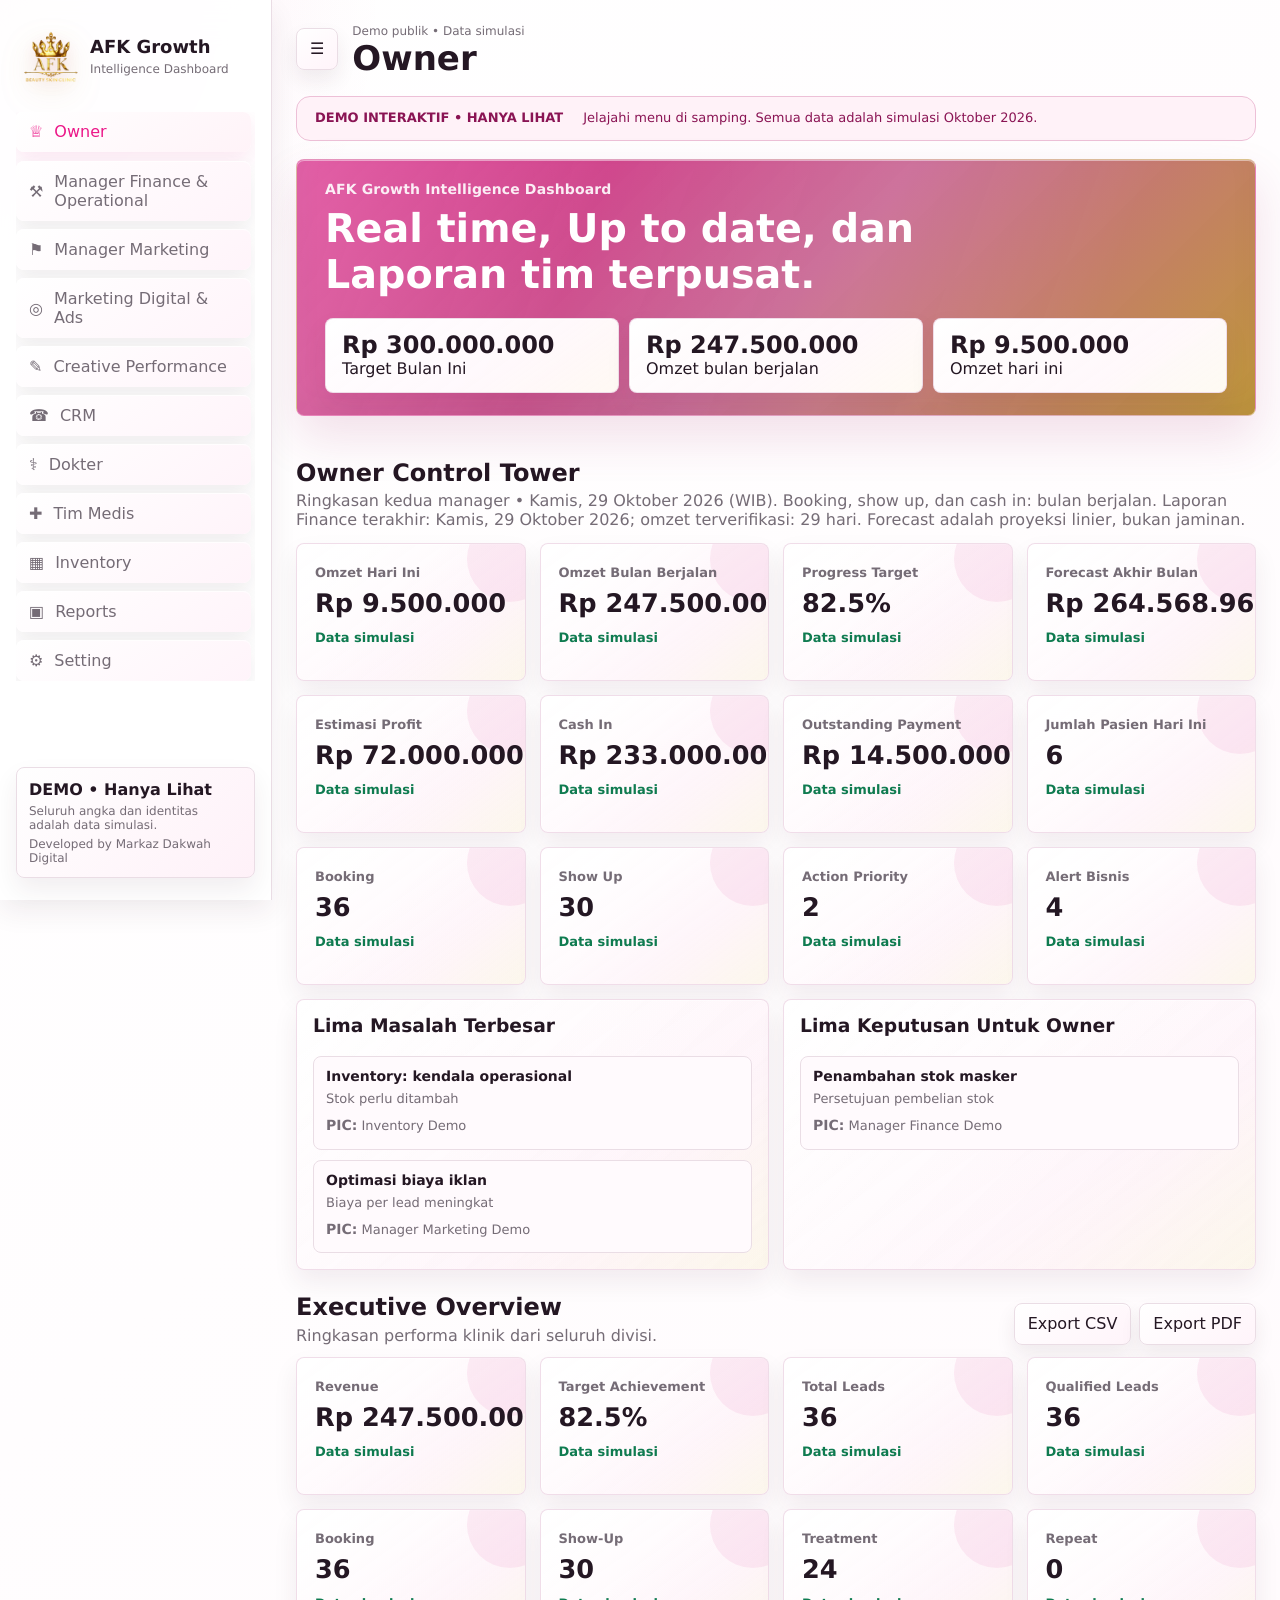
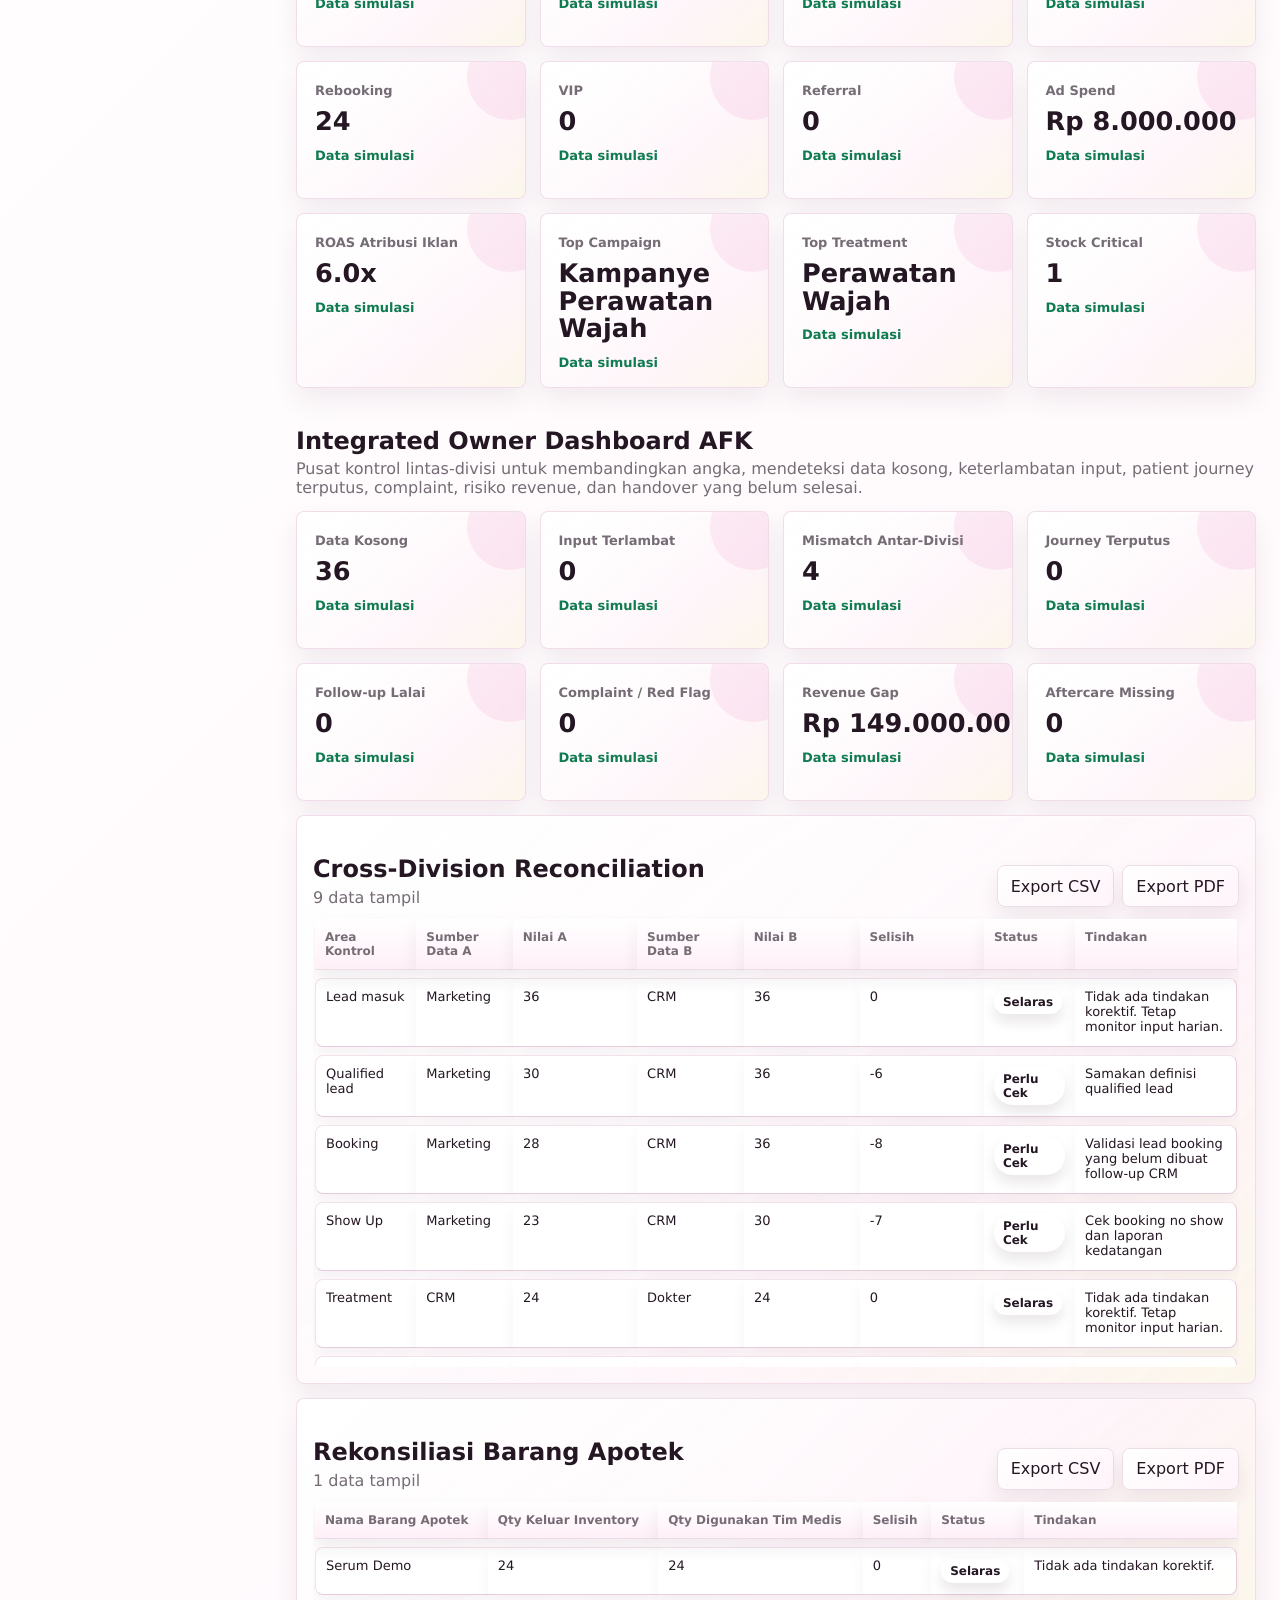
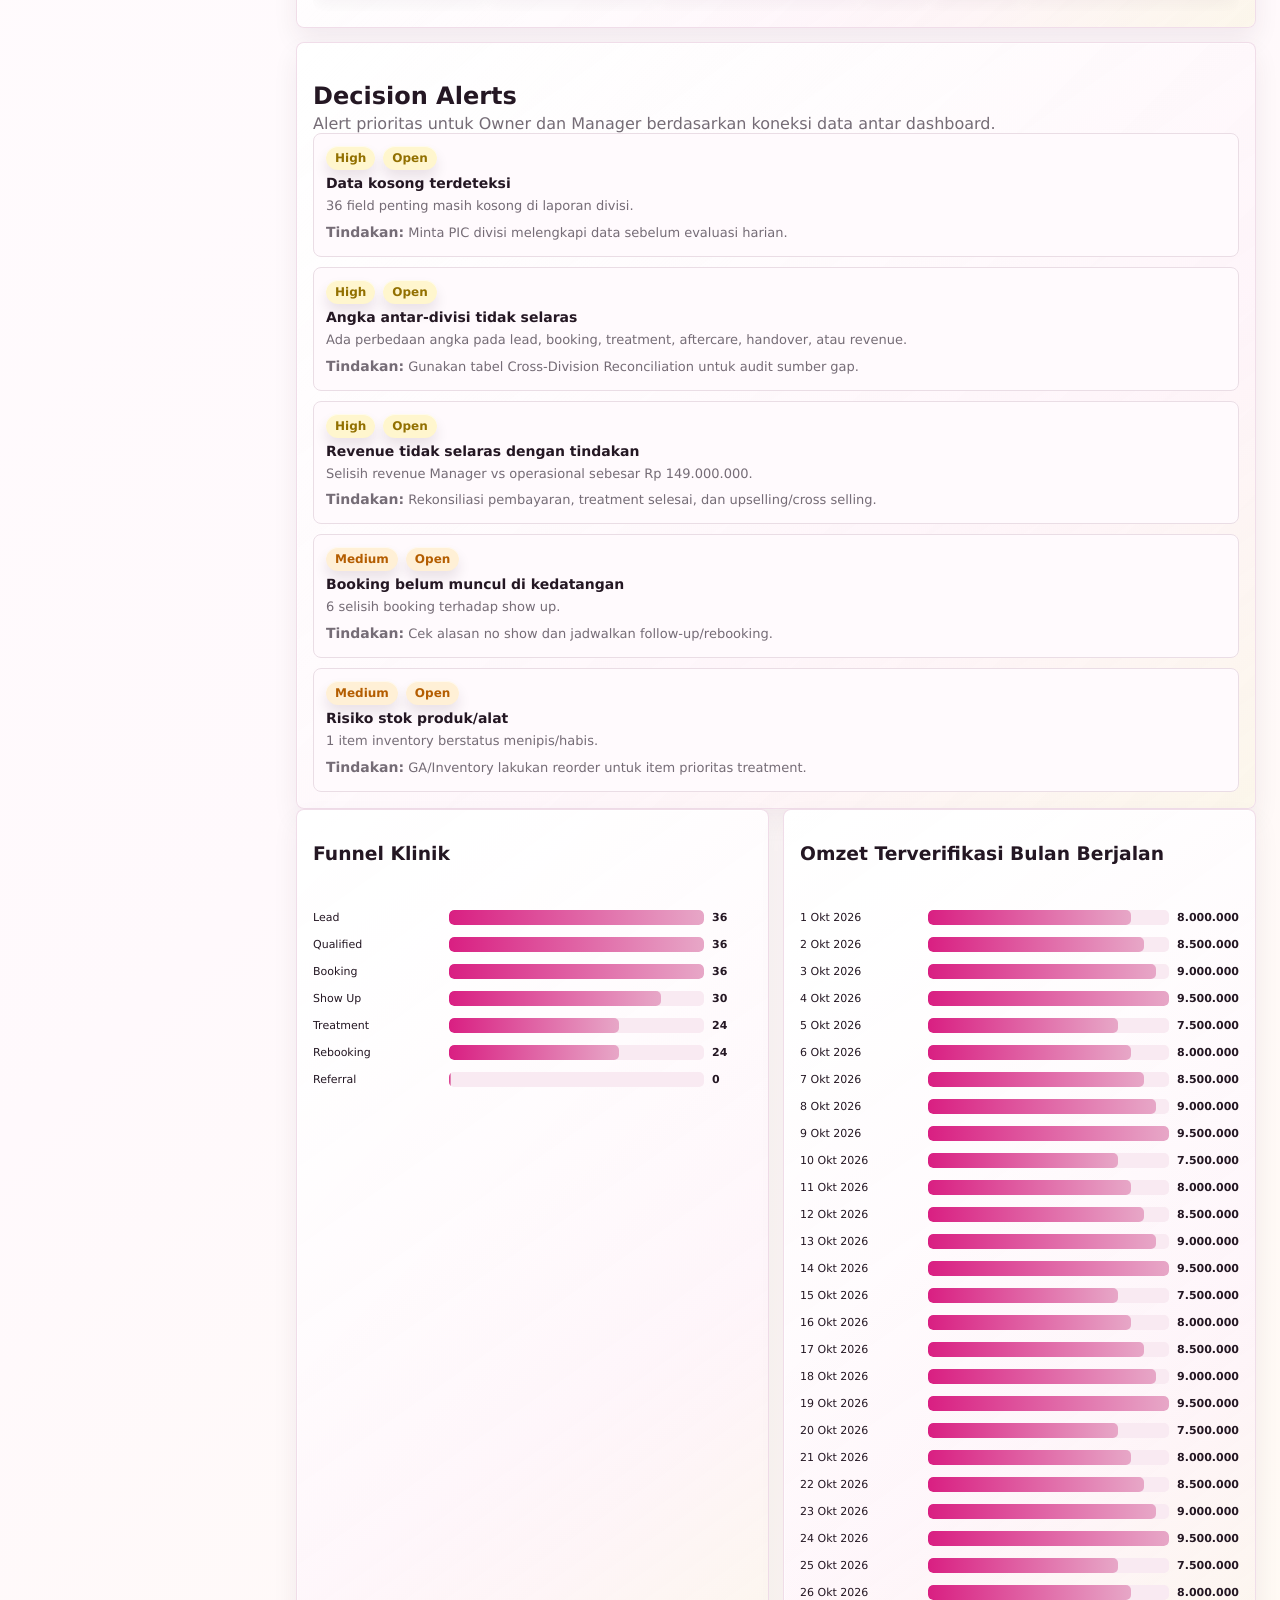
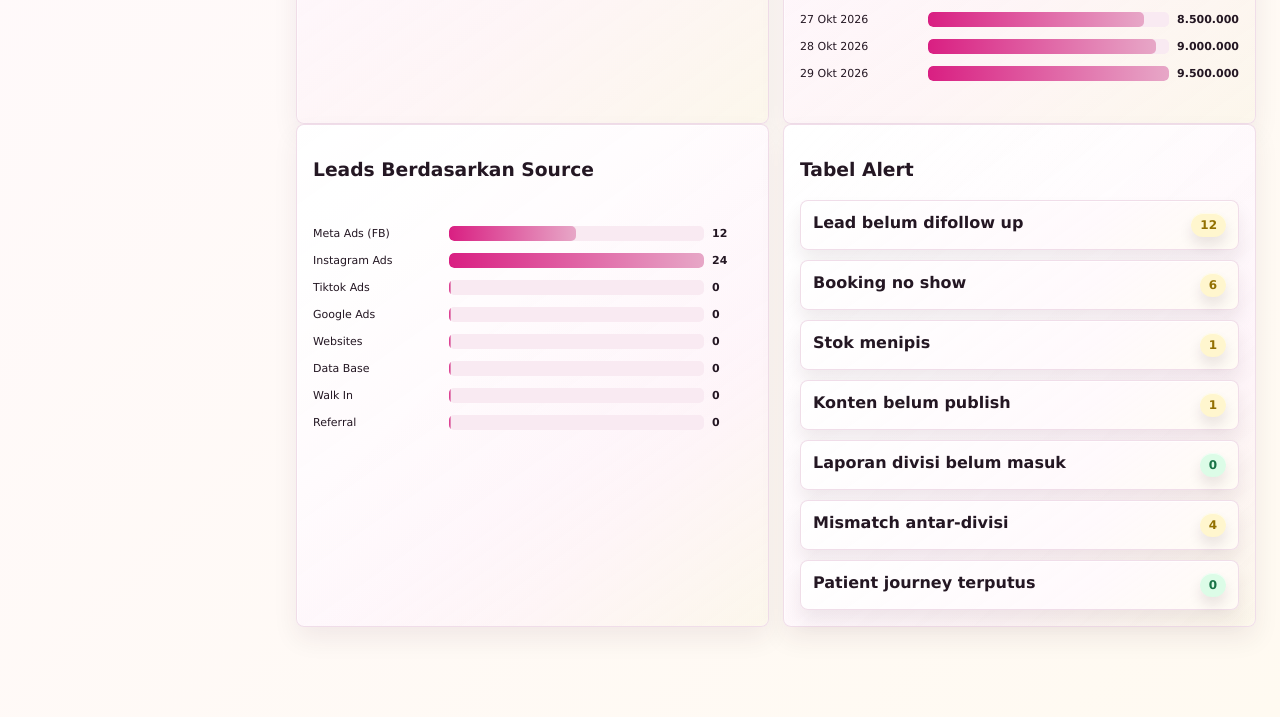
==== commit f529ab56: "Improve demo KPI readability and simulation labels" ====
--- a/demo/index.html
+++ b/demo/index.html
@@ -675,7 +675,7 @@
 .brand img, .login-modal img { max-width: 80px; height: auto; object-fit: contain; }
 </style>
   
-<style>.demo-banner{display:flex;flex-wrap:wrap;gap:8px 20px;border:1px solid #edc0d7;background:#fff2f8;color:#8a1454;border-radius:14px;padding:14px 18px;margin-bottom:18px;font-size:13px}.demo-caption{color:#8a1454;font-size:13px;margin:8px 0 16px}button:disabled,input:disabled,textarea:disabled,select:disabled{cursor:not-allowed}.demo-chart{padding:14px 0}.demo-chart-row{display:grid;grid-template-columns:minmax(80px,1fr) 2fr minmax(40px,auto);gap:8px;align-items:center;font-size:11px;margin:12px 0}.demo-chart-row>div{background:#f9eaf2;border-radius:5px;overflow:hidden}.demo-chart-row i{display:block;min-height:15px;background:linear-gradient(90deg,#d91f82,#e7a7c7);border-radius:5px}.demo-chart-row b{font-variant-numeric:tabular-nums}.topbar{flex-wrap:wrap}.nav-item{cursor:pointer}@media(max-width:900px){.main{padding-bottom:30px}.demo-banner{font-size:12px}.sidebar.open{z-index:1000}}</style></head>
+<style>.demo-banner{display:flex;flex-wrap:wrap;gap:8px 20px;border:1px solid #edc0d7;background:#fff2f8;color:#8a1454;border-radius:14px;padding:14px 18px;margin-bottom:18px;font-size:13px}.demo-caption{color:#8a1454;font-size:13px;margin:8px 0 16px}button:disabled,input:disabled,textarea:disabled,select:disabled{cursor:not-allowed}.demo-chart{padding:14px 0}.demo-chart-row{display:grid;grid-template-columns:minmax(80px,1fr) 2fr minmax(40px,auto);gap:8px;align-items:center;font-size:11px;margin:12px 0}.demo-chart-row>div{background:#f9eaf2;border-radius:5px;overflow:hidden}.demo-chart-row i{display:block;min-height:15px;background:linear-gradient(90deg,#d91f82,#e7a7c7);border-radius:5px}.demo-chart-row b{font-variant-numeric:tabular-nums}.topbar{flex-wrap:wrap}.nav-item{cursor:pointer}@media(max-width:900px){.main{padding-bottom:30px}.demo-banner{font-size:12px}.sidebar.open{z-index:1000}}</style><style>.hero-band{display:block}.hero-metrics{display:grid;grid-template-columns:repeat(3,minmax(0,1fr));width:100%;margin-top:20px}.hero-metrics span{min-width:0;overflow:visible}.hero-metrics strong{font-size:clamp(18px,2vw,24px);white-space:nowrap}.kpi-card strong{font-size:clamp(20px,2vw,28px);overflow-wrap:normal;word-break:normal}.sync-panel small,.sync-panel strong{display:block}.sync-panel small{margin-top:5px}@media(max-width:600px){.hero-metrics{grid-template-columns:1fr}.hero-metrics strong{font-size:22px}.kpi-grid{grid-template-columns:1fr}.kpi-card strong{font-size:26px}}</style></head>
 <body>
   <div class="app-shell">
     <aside class="sidebar" aria-label="Navigasi utama">
@@ -743,18 +743,18 @@
     <section class="integrated-owner owner-control-tower">
     <div class="section-head"><div><h2>Owner Control Tower</h2><p>Ringkasan kedua manager • Kamis, 29 Oktober 2026 (WIB). Booking, show up, dan cash in: bulan berjalan. Laporan Finance terakhir: Kamis, 29 Oktober 2026; omzet terverifikasi: 29 hari. Forecast adalah proyeksi linier, bukan jaminan.</p></div></div>
     <div class="kpi-grid">
-      <article class="kpi-card"><span>Omzet Hari Ini</span><strong>Rp&nbsp;9.500.000</strong><small>Live sync</small></article>
-      <article class="kpi-card"><span>Omzet Bulan Berjalan</span><strong>Rp&nbsp;247.500.000</strong><small>Live sync</small></article>
-      <article class="kpi-card"><span>Progress Target</span><strong>82.5%</strong><small>Live sync</small></article>
-      <article class="kpi-card"><span>Forecast Akhir Bulan</span><strong>Rp&nbsp;264.568.966</strong><small>Live sync</small></article>
-      <article class="kpi-card"><span>Estimasi Profit</span><strong>Rp&nbsp;72.000.000</strong><small>Live sync</small></article>
-      <article class="kpi-card"><span>Cash In</span><strong>Rp&nbsp;233.000.000</strong><small>Live sync</small></article>
-      <article class="kpi-card"><span>Outstanding Payment</span><strong>Rp&nbsp;14.500.000</strong><small>Live sync</small></article>
-      <article class="kpi-card"><span>Jumlah Pasien Hari Ini</span><strong>6</strong><small>Live sync</small></article>
-      <article class="kpi-card"><span>Booking</span><strong>36</strong><small>Live sync</small></article>
-      <article class="kpi-card"><span>Show Up</span><strong>30</strong><small>Live sync</small></article>
-      <article class="kpi-card"><span>Action Priority</span><strong>2</strong><small>Live sync</small></article>
-      <article class="kpi-card"><span>Alert Bisnis</span><strong>4</strong><small>Live sync</small></article>
+      <article class="kpi-card"><span>Omzet Hari Ini</span><strong>Rp&nbsp;9.500.000</strong><small>Data simulasi</small></article>
+      <article class="kpi-card"><span>Omzet Bulan Berjalan</span><strong>Rp&nbsp;247.500.000</strong><small>Data simulasi</small></article>
+      <article class="kpi-card"><span>Progress Target</span><strong>82.5%</strong><small>Data simulasi</small></article>
+      <article class="kpi-card"><span>Forecast Akhir Bulan</span><strong>Rp&nbsp;264.568.966</strong><small>Data simulasi</small></article>
+      <article class="kpi-card"><span>Estimasi Profit</span><strong>Rp&nbsp;72.000.000</strong><small>Data simulasi</small></article>
+      <article class="kpi-card"><span>Cash In</span><strong>Rp&nbsp;233.000.000</strong><small>Data simulasi</small></article>
+      <article class="kpi-card"><span>Outstanding Payment</span><strong>Rp&nbsp;14.500.000</strong><small>Data simulasi</small></article>
+      <article class="kpi-card"><span>Jumlah Pasien Hari Ini</span><strong>6</strong><small>Data simulasi</small></article>
+      <article class="kpi-card"><span>Booking</span><strong>36</strong><small>Data simulasi</small></article>
+      <article class="kpi-card"><span>Show Up</span><strong>30</strong><small>Data simulasi</small></article>
+      <article class="kpi-card"><span>Action Priority</span><strong>2</strong><small>Data simulasi</small></article>
+      <article class="kpi-card"><span>Alert Bisnis</span><strong>4</strong><small>Data simulasi</small></article>
     </div>
     <div class="two-col">
       <div class="table-card">
@@ -788,34 +788,34 @@
     <button class="ghost-button" type="button" data-export-pdf-bound="true" disabled="" title="Demo hanya untuk dilihat">Export PDF</button>
   </div></div>
     <div class="kpi-grid">
-      <article class="kpi-card"><span>Revenue</span><strong>Rp&nbsp;247.500.000</strong><small>Live sync</small></article>
-      <article class="kpi-card"><span>Target Achievement</span><strong>82.5%</strong><small>Live sync</small></article>
-      <article class="kpi-card"><span>Total Leads</span><strong>36</strong><small>Live sync</small></article>
-      <article class="kpi-card"><span>Qualified Leads</span><strong>36</strong><small>Live sync</small></article>
-      <article class="kpi-card"><span>Booking</span><strong>36</strong><small>Live sync</small></article>
-      <article class="kpi-card"><span>Show-Up</span><strong>30</strong><small>Live sync</small></article>
-      <article class="kpi-card"><span>Treatment</span><strong>24</strong><small>Live sync</small></article>
-      <article class="kpi-card"><span>Repeat</span><strong>0</strong><small>Live sync</small></article>
-      <article class="kpi-card"><span>Rebooking</span><strong>24</strong><small>Live sync</small></article>
-      <article class="kpi-card"><span>VIP</span><strong>0</strong><small>Live sync</small></article>
-      <article class="kpi-card"><span>Referral</span><strong>0</strong><small>Live sync</small></article>
-      <article class="kpi-card"><span>Ad Spend</span><strong>Rp&nbsp;8.000.000</strong><small>Live sync</small></article>
-      <article class="kpi-card"><span>ROAS Atribusi Iklan</span><strong>6.0x</strong><small>Live sync</small></article>
-      <article class="kpi-card"><span>Top Campaign</span><strong>Kampanye Perawatan Wajah</strong><small>Live sync</small></article>
-      <article class="kpi-card"><span>Top Treatment</span><strong>Perawatan Wajah</strong><small>Live sync</small></article>
-      <article class="kpi-card"><span>Stock Critical</span><strong>1</strong><small>Live sync</small></article>
+      <article class="kpi-card"><span>Revenue</span><strong>Rp&nbsp;247.500.000</strong><small>Data simulasi</small></article>
+      <article class="kpi-card"><span>Target Achievement</span><strong>82.5%</strong><small>Data simulasi</small></article>
+      <article class="kpi-card"><span>Total Leads</span><strong>36</strong><small>Data simulasi</small></article>
+      <article class="kpi-card"><span>Qualified Leads</span><strong>36</strong><small>Data simulasi</small></article>
+      <article class="kpi-card"><span>Booking</span><strong>36</strong><small>Data simulasi</small></article>
+      <article class="kpi-card"><span>Show-Up</span><strong>30</strong><small>Data simulasi</small></article>
+      <article class="kpi-card"><span>Treatment</span><strong>24</strong><small>Data simulasi</small></article>
+      <article class="kpi-card"><span>Repeat</span><strong>0</strong><small>Data simulasi</small></article>
+      <article class="kpi-card"><span>Rebooking</span><strong>24</strong><small>Data simulasi</small></article>
+      <article class="kpi-card"><span>VIP</span><strong>0</strong><small>Data simulasi</small></article>
+      <article class="kpi-card"><span>Referral</span><strong>0</strong><small>Data simulasi</small></article>
+      <article class="kpi-card"><span>Ad Spend</span><strong>Rp&nbsp;8.000.000</strong><small>Data simulasi</small></article>
+      <article class="kpi-card"><span>ROAS Atribusi Iklan</span><strong>6.0x</strong><small>Data simulasi</small></article>
+      <article class="kpi-card"><span>Top Campaign</span><strong>Kampanye Perawatan Wajah</strong><small>Data simulasi</small></article>
+      <article class="kpi-card"><span>Top Treatment</span><strong>Perawatan Wajah</strong><small>Data simulasi</small></article>
+      <article class="kpi-card"><span>Stock Critical</span><strong>1</strong><small>Data simulasi</small></article>
     </div>
     <section class="integrated-owner">
     <div class="section-head"><div><h2>Integrated Owner Dashboard AFK</h2><p>Pusat kontrol lintas-divisi untuk membandingkan angka, mendeteksi data kosong, keterlambatan input, patient journey terputus, complaint, risiko revenue, dan handover yang belum selesai.</p></div></div>
     <div class="kpi-grid">
-      <article class="kpi-card"><span>Data Kosong</span><strong>36</strong><small>Live sync</small></article>
-      <article class="kpi-card"><span>Input Terlambat</span><strong>0</strong><small>Live sync</small></article>
-      <article class="kpi-card"><span>Mismatch Antar-Divisi</span><strong>4</strong><small>Live sync</small></article>
-      <article class="kpi-card"><span>Journey Terputus</span><strong>0</strong><small>Live sync</small></article>
-      <article class="kpi-card"><span>Follow-up Lalai</span><strong>0</strong><small>Live sync</small></article>
-      <article class="kpi-card"><span>Complaint / Red Flag</span><strong>0</strong><small>Live sync</small></article>
-      <article class="kpi-card"><span>Revenue Gap</span><strong>Rp&nbsp;149.000.000</strong><small>Live sync</small></article>
-      <article class="kpi-card"><span>Aftercare Missing</span><strong>0</strong><small>Live sync</small></article>
+      <article class="kpi-card"><span>Data Kosong</span><strong>36</strong><small>Data simulasi</small></article>
+      <article class="kpi-card"><span>Input Terlambat</span><strong>0</strong><small>Data simulasi</small></article>
+      <article class="kpi-card"><span>Mismatch Antar-Divisi</span><strong>4</strong><small>Data simulasi</small></article>
+      <article class="kpi-card"><span>Journey Terputus</span><strong>0</strong><small>Data simulasi</small></article>
+      <article class="kpi-card"><span>Follow-up Lalai</span><strong>0</strong><small>Data simulasi</small></article>
+      <article class="kpi-card"><span>Complaint / Red Flag</span><strong>0</strong><small>Data simulasi</small></article>
+      <article class="kpi-card"><span>Revenue Gap</span><strong>Rp&nbsp;149.000.000</strong><small>Data simulasi</small></article>
+      <article class="kpi-card"><span>Aftercare Missing</span><strong>0</strong><small>Data simulasi</small></article>
     </div>
     <div class="table-card">
     <div class="section-head">
@@ -903,15 +903,15 @@
         <section class="page-panel" id="managerPage">
     <div class="section-head"><div><h2>Manager Finance &amp; Operational</h2><p>Control dashboard untuk cash flow perusahaan, anggaran, laba rugi, pembayaran, SOP pelayanan, stok, jadwal tim, dan kendala pasien.</p></div></div>
     <div class="kpi-grid">
-      <article class="kpi-card"><span>Cash In</span><strong>Rp&nbsp;233.000.000</strong><small>Live sync</small></article>
-      <article class="kpi-card"><span>Cash Out</span><strong>Rp&nbsp;95.700.000</strong><small>Live sync</small></article>
-      <article class="kpi-card"><span>Saldo Kas</span><strong>Rp&nbsp;85.000.000</strong><small>Live sync</small></article>
-      <article class="kpi-card"><span>Laba / Rugi</span><strong>Rp&nbsp;137.300.000</strong><small>Live sync</small></article>
-      <article class="kpi-card"><span>Anggaran Bulanan</span><strong>Rp&nbsp;100.000.000</strong><small>Live sync</small></article>
-      <article class="kpi-card"><span>Outstanding Operasional</span><strong>0</strong><small>Live sync</small></article>
-      <article class="kpi-card"><span>Selisih Barang Apotek</span><strong>0</strong><small>Live sync</small></article>
-    </div>
-    <section class="integrated-owner"><div class="section-head"><div><h2>Ringkasan Finance &amp; Operational untuk Owner</h2><p>Sumber operasional: Dokter, Tim Medis, Inventory. Keuangan: laporan Finance terverifikasi.</p></div></div><div class="kpi-grid"><article class="kpi-card"><span>Omzet Bulan Berjalan</span><strong>Rp&nbsp;247.500.000</strong><small>Live sync</small></article><article class="kpi-card"><span>Target Omzet Bulan Ini</span><strong>Rp&nbsp;300.000.000</strong><small>Live sync</small></article><article class="kpi-card"><span>Cash In Bulan Berjalan</span><strong>Rp&nbsp;233.000.000</strong><small>Live sync</small></article><article class="kpi-card"><span>Pasien Hari Ini</span><strong>6</strong><small>Live sync</small></article><article class="kpi-card"><span>Laporan Dokter Bulan Ini</span><strong>24</strong><small>Live sync</small></article><article class="kpi-card"><span>Laporan Tim Medis Bulan Ini</span><strong>24</strong><small>Live sync</small></article><article class="kpi-card"><span>Laporan Inventory Bulan Ini</span><strong>2</strong><small>Live sync</small></article><article class="kpi-card"><span>Stok Kritis</span><strong>1</strong><small>Live sync</small></article></div></section>
+      <article class="kpi-card"><span>Cash In</span><strong>Rp&nbsp;233.000.000</strong><small>Data simulasi</small></article>
+      <article class="kpi-card"><span>Cash Out</span><strong>Rp&nbsp;95.700.000</strong><small>Data simulasi</small></article>
+      <article class="kpi-card"><span>Saldo Kas</span><strong>Rp&nbsp;85.000.000</strong><small>Data simulasi</small></article>
+      <article class="kpi-card"><span>Laba / Rugi</span><strong>Rp&nbsp;137.300.000</strong><small>Data simulasi</small></article>
+      <article class="kpi-card"><span>Anggaran Bulanan</span><strong>Rp&nbsp;100.000.000</strong><small>Data simulasi</small></article>
+      <article class="kpi-card"><span>Outstanding Operasional</span><strong>0</strong><small>Data simulasi</small></article>
+      <article class="kpi-card"><span>Selisih Barang Apotek</span><strong>0</strong><small>Data simulasi</small></article>
+    </div>
+    <section class="integrated-owner"><div class="section-head"><div><h2>Ringkasan Finance &amp; Operational untuk Owner</h2><p>Sumber operasional: Dokter, Tim Medis, Inventory. Keuangan: laporan Finance terverifikasi.</p></div></div><div class="kpi-grid"><article class="kpi-card"><span>Omzet Bulan Berjalan</span><strong>Rp&nbsp;247.500.000</strong><small>Data simulasi</small></article><article class="kpi-card"><span>Target Omzet Bulan Ini</span><strong>Rp&nbsp;300.000.000</strong><small>Data simulasi</small></article><article class="kpi-card"><span>Cash In Bulan Berjalan</span><strong>Rp&nbsp;233.000.000</strong><small>Data simulasi</small></article><article class="kpi-card"><span>Pasien Hari Ini</span><strong>6</strong><small>Data simulasi</small></article><article class="kpi-card"><span>Laporan Dokter Bulan Ini</span><strong>24</strong><small>Data simulasi</small></article><article class="kpi-card"><span>Laporan Tim Medis Bulan Ini</span><strong>24</strong><small>Data simulasi</small></article><article class="kpi-card"><span>Laporan Inventory Bulan Ini</span><strong>2</strong><small>Data simulasi</small></article><article class="kpi-card"><span>Stok Kritis</span><strong>1</strong><small>Data simulasi</small></article></div></section>
     <form class="form-card" id="managerForm" data-draft-protected="true"><p class="demo-caption">Contoh form — pengisian dan penyimpanan tidak tersedia pada demo.</p>
     <div class="section-head"><div><h2>Form Input Manager Finance &amp; Operational</h2><p>Mode lihat. Input hanya untuk role Manager Finance &amp; Operational.</p></div></div>
     <fieldset disabled="">
@@ -967,16 +967,16 @@
         <section class="page-panel" id="managerMarketingPage">
     <div class="section-head"><div><h2>Management Control Dashboard</h2><p>Control tower Manager Marketing untuk monitoring lintas tim, analisis harian, keputusan, pasien prioritas, dan eskalasi Owner.</p></div></div>
     <div class="kpi-grid">
-      <article class="kpi-card"><span>DM Leads</span><strong>36</strong><small>Live sync</small></article>
-      <article class="kpi-card"><span>CRM Ads Leads</span><strong>0</strong><small>Live sync</small></article>
-      <article class="kpi-card"><span>CRM Loyal Leads</span><strong>36</strong><small>Live sync</small></article>
-      <article class="kpi-card"><span>Booking</span><strong>36</strong><small>Live sync</small></article>
-      <article class="kpi-card"><span>Show Up</span><strong>30</strong><small>Live sync</small></article>
-      <article class="kpi-card"><span>Treatment</span><strong>24</strong><small>Live sync</small></article>
-      <article class="kpi-card"><span>Revenue</span><strong>Rp&nbsp;36.000.000</strong><small>Live sync</small></article>
-      <article class="kpi-card"><span>ROAS</span><strong>6.0x</strong><small>Live sync</small></article>
-      <article class="kpi-card"><span>Creative Posted</span><strong>3</strong><small>Live sync</small></article>
-      <article class="kpi-card"><span>Patient Attention</span><strong>7</strong><small>Live sync</small></article>
+      <article class="kpi-card"><span>DM Leads</span><strong>36</strong><small>Data simulasi</small></article>
+      <article class="kpi-card"><span>CRM Ads Leads</span><strong>0</strong><small>Data simulasi</small></article>
+      <article class="kpi-card"><span>CRM Loyal Leads</span><strong>36</strong><small>Data simulasi</small></article>
+      <article class="kpi-card"><span>Booking</span><strong>36</strong><small>Data simulasi</small></article>
+      <article class="kpi-card"><span>Show Up</span><strong>30</strong><small>Data simulasi</small></article>
+      <article class="kpi-card"><span>Treatment</span><strong>24</strong><small>Data simulasi</small></article>
+      <article class="kpi-card"><span>Revenue</span><strong>Rp&nbsp;36.000.000</strong><small>Data simulasi</small></article>
+      <article class="kpi-card"><span>ROAS</span><strong>6.0x</strong><small>Data simulasi</small></article>
+      <article class="kpi-card"><span>Creative Posted</span><strong>3</strong><small>Data simulasi</small></article>
+      <article class="kpi-card"><span>Patient Attention</span><strong>7</strong><small>Data simulasi</small></article>
     </div>
     <div class="table-card">
       <div class="section-head"><div><h2>Monitoring Dashboard</h2><p>Data operasional otomatis ditarik dari Digital Marketing, CRM Ads, CRM Loyal, dan Creative Performance.</p></div></div>
@@ -984,7 +984,7 @@
         <tr><td>Digital Marketing</td><td>36</td><td>28</td><td>23</td><td>18</td><td>Rp&nbsp;48.000.000</td><td>Pantau spend, CPR, ROAS, dan campaign dengan kontribusi closing.</td></tr><tr><td>CRM Ads</td><td>0</td><td>0</td><td>0</td><td>0</td><td>Rp&nbsp;0</td><td>Lead iklan yang perlu diprioritaskan sampai closing.</td></tr><tr><td>CRM Loyal</td><td>36</td><td>36</td><td>30</td><td>24</td><td>Rp&nbsp;36.000.000</td><td>Database, walk in, dan referral untuk retensi dan repeat order.</td></tr><tr><td>Creative Performance</td><td>24</td><td>0</td><td>0</td><td>0</td><td>Rp&nbsp;0</td><td>1 konten belum publish; cek bottleneck creative.</td></tr>
       </tbody></table></div>
     </div>
-    <section class="integrated-owner"><div class="section-head"><div><h2>Ringkasan Manager Marketing untuk Owner</h2><p>Sumber: Digital Marketing &amp; Ads, Creative Performance, CRM. Booking dan show up memakai CRM agar tidak dijumlahkan ulang dengan atribusi iklan.</p></div></div><div class="kpi-grid"><article class="kpi-card"><span>Leads CRM Bulan Ini</span><strong>36</strong><small>Live sync</small></article><article class="kpi-card"><span>Booking Bulan Ini</span><strong>36</strong><small>Live sync</small></article><article class="kpi-card"><span>Show Up Bulan Ini</span><strong>30</strong><small>Live sync</small></article><article class="kpi-card"><span>Ad Spend Bulan Ini</span><strong>Rp&nbsp;8.000.000</strong><small>Live sync</small></article><article class="kpi-card"><span>Konten Posted Bulan Ini</span><strong>3</strong><small>Live sync</small></article><article class="kpi-card"><span>Leads Atribusi Creative</span><strong>24</strong><small>Live sync</small></article></div></section>
+    <section class="integrated-owner"><div class="section-head"><div><h2>Ringkasan Manager Marketing untuk Owner</h2><p>Sumber: Digital Marketing &amp; Ads, Creative Performance, CRM. Booking dan show up memakai CRM agar tidak dijumlahkan ulang dengan atribusi iklan.</p></div></div><div class="kpi-grid"><article class="kpi-card"><span>Leads CRM Bulan Ini</span><strong>36</strong><small>Data simulasi</small></article><article class="kpi-card"><span>Booking Bulan Ini</span><strong>36</strong><small>Data simulasi</small></article><article class="kpi-card"><span>Show Up Bulan Ini</span><strong>30</strong><small>Data simulasi</small></article><article class="kpi-card"><span>Ad Spend Bulan Ini</span><strong>Rp&nbsp;8.000.000</strong><small>Data simulasi</small></article><article class="kpi-card"><span>Konten Posted Bulan Ini</span><strong>3</strong><small>Data simulasi</small></article><article class="kpi-card"><span>Leads Atribusi Creative</span><strong>24</strong><small>Data simulasi</small></article></div></section>
     <form class="form-card" id="managerMarketingDailyForm" data-draft-protected="true"><p class="demo-caption">Contoh form — pengisian dan penyimpanan tidak tersedia pada demo.</p>
     <div class="section-head"><div><h2>Daily Manager Report</h2><p>Mode lihat. Input hanya untuk role Manager Marketing - Daily Report.</p></div></div>
     <fieldset disabled="">
@@ -1065,14 +1065,14 @@
         <section class="page-panel" id="marketingPage">
     <div class="section-head"><div><h2>Marketing &amp; Ads</h2><p>Laporan iklan harian, performa channel, dan efisiensi biaya.</p></div></div>
     <div class="kpi-grid">
-      <article class="kpi-card"><span>Total Spend</span><strong>Rp&nbsp;8.000.000</strong><small>Live sync</small></article>
-      <article class="kpi-card"><span>Total Leads</span><strong>36</strong><small>Live sync</small></article>
-      <article class="kpi-card"><span>Qualified Leads</span><strong>30</strong><small>Live sync</small></article>
-      <article class="kpi-card"><span>Impression</span><strong>155.000</strong><small>Live sync</small></article>
-      <article class="kpi-card"><span>CTR</span><strong>1.3%</strong><small>Live sync</small></article>
-      <article class="kpi-card"><span>CPC</span><strong>Rp&nbsp;4.000</strong><small>Live sync</small></article>
-      <article class="kpi-card"><span>CPR</span><strong>Rp&nbsp;222.222</strong><small>Live sync</small></article>
-      <article class="kpi-card"><span>Chat Result</span><strong>2.000</strong><small>Live sync</small></article>
+      <article class="kpi-card"><span>Total Spend</span><strong>Rp&nbsp;8.000.000</strong><small>Data simulasi</small></article>
+      <article class="kpi-card"><span>Total Leads</span><strong>36</strong><small>Data simulasi</small></article>
+      <article class="kpi-card"><span>Qualified Leads</span><strong>30</strong><small>Data simulasi</small></article>
+      <article class="kpi-card"><span>Impression</span><strong>155.000</strong><small>Data simulasi</small></article>
+      <article class="kpi-card"><span>CTR</span><strong>1.3%</strong><small>Data simulasi</small></article>
+      <article class="kpi-card"><span>CPC</span><strong>Rp&nbsp;4.000</strong><small>Data simulasi</small></article>
+      <article class="kpi-card"><span>CPR</span><strong>Rp&nbsp;222.222</strong><small>Data simulasi</small></article>
+      <article class="kpi-card"><span>Chat Result</span><strong>2.000</strong><small>Data simulasi</small></article>
     </div>
     <form class="form-card" id="marketingForm" data-owner-note-dataset="marketing" data-draft-protected="true"><p class="demo-caption">Contoh form — pengisian dan penyimpanan tidak tersedia pada demo.</p>
       <div class="section-head"><div><h2>Form Input Laporan Iklan Harian</h2><p>Mode lihat. Owner hanya dapat mengisi Catatan Owner.</p></div></div>
@@ -1105,12 +1105,12 @@
         <section class="page-panel" id="contentPage">
     <div class="section-head"><div><h2>Creative Performance</h2><p>Kalender, pipeline, dan performa konten.</p></div></div>
     <div class="kpi-grid">
-      <article class="kpi-card"><span>Total Konten Dibuat</span><strong>4</strong><small>Live sync</small></article>
-      <article class="kpi-card"><span>Total Konten Publish</span><strong>3</strong><small>Live sync</small></article>
-      <article class="kpi-card"><span>Konten On-time</span><strong>75.0%</strong><small>Live sync</small></article>
-      <article class="kpi-card"><span>Engagement</span><strong>3.560</strong><small>Live sync</small></article>
-      <article class="kpi-card"><span>Leads dari Konten</span><strong>24</strong><small>Live sync</small></article>
-      <article class="kpi-card"><span>Top Content</span><strong>Kenali Jenis Kulit</strong><small>Live sync</small></article>
+      <article class="kpi-card"><span>Total Konten Dibuat</span><strong>4</strong><small>Data simulasi</small></article>
+      <article class="kpi-card"><span>Total Konten Publish</span><strong>3</strong><small>Data simulasi</small></article>
+      <article class="kpi-card"><span>Konten On-time</span><strong>75.0%</strong><small>Data simulasi</small></article>
+      <article class="kpi-card"><span>Engagement</span><strong>3.560</strong><small>Data simulasi</small></article>
+      <article class="kpi-card"><span>Leads dari Konten</span><strong>24</strong><small>Data simulasi</small></article>
+      <article class="kpi-card"><span>Top Content</span><strong>Kenali Jenis Kulit</strong><small>Data simulasi</small></article>
     </div>
     <form class="form-card" id="contentForm" data-owner-note-dataset="content" data-draft-protected="true"><p class="demo-caption">Contoh form — pengisian dan penyimpanan tidak tersedia pada demo.</p>
       <div class="section-head"><div><h2>Form Input Konten</h2><p>Mode lihat. Owner hanya dapat mengisi Catatan Owner.</p></div></div>
@@ -1160,13 +1160,13 @@
         <section class="page-panel" id="crmPage">
     <div class="section-head"><div><h2>CRM Dashboard</h2><p>Input lead, tracking pipeline, dan evaluasi bottleneck.</p></div></div>
     <div class="kpi-grid">
-      <article class="kpi-card"><span>Total Leads</span><strong>36</strong><small>Live sync</small></article>
-      <article class="kpi-card"><span>Qualified Leads</span><strong>36</strong><small>Live sync</small></article>
-      <article class="kpi-card"><span>Booking Rate</span><strong>100.0%</strong><small>Live sync</small></article>
-      <article class="kpi-card"><span>Show Up Rate</span><strong>83.3%</strong><small>Live sync</small></article>
-      <article class="kpi-card"><span>Treatment Rate</span><strong>66.7%</strong><small>Live sync</small></article>
-      <article class="kpi-card"><span>No Show Rate</span><strong>16.7%</strong><small>Live sync</small></article>
-      <article class="kpi-card"><span>Lost Rate</span><strong>0.0%</strong><small>Live sync</small></article>
+      <article class="kpi-card"><span>Total Leads</span><strong>36</strong><small>Data simulasi</small></article>
+      <article class="kpi-card"><span>Qualified Leads</span><strong>36</strong><small>Data simulasi</small></article>
+      <article class="kpi-card"><span>Booking Rate</span><strong>100.0%</strong><small>Data simulasi</small></article>
+      <article class="kpi-card"><span>Show Up Rate</span><strong>83.3%</strong><small>Data simulasi</small></article>
+      <article class="kpi-card"><span>Treatment Rate</span><strong>66.7%</strong><small>Data simulasi</small></article>
+      <article class="kpi-card"><span>No Show Rate</span><strong>16.7%</strong><small>Data simulasi</small></article>
+      <article class="kpi-card"><span>Lost Rate</span><strong>0.0%</strong><small>Data simulasi</small></article>
     </div>
     <form class="form-card" id="crmForm" data-owner-note-dataset="crm" data-draft-protected="true"><p class="demo-caption">Contoh form — pengisian dan penyimpanan tidak tersedia pada demo.</p>
       <div class="section-head"><div><h2>Form Input Lead</h2><p>Mode lihat. Owner hanya dapat mengisi Catatan Owner.</p></div></div>
@@ -1194,11 +1194,11 @@
         <section class="page-panel" id="doctorPage">
     <div class="section-head"><div><h2>Dashboard Dokter</h2><p>Laporan tindakan dokter, keluhan pasien, aftercare, rebooking, dan dokumentasi before-after.</p></div></div>
     <div class="kpi-grid">
-      <article class="kpi-card"><span>Total Pasien</span><strong>24</strong><small>Live sync</small></article>
-      <article class="kpi-card"><span>Treatment Selesai</span><strong>24</strong><small>Live sync</small></article>
-      <article class="kpi-card"><span>Treatment Pending</span><strong>0</strong><small>Live sync</small></article>
-      <article class="kpi-card"><span>Keluhan Pasien</span><strong>0</strong><small>Live sync</small></article>
-      <article class="kpi-card"><span>Rekomendasi Rebooking</span><strong>24</strong><small>Live sync</small></article>
+      <article class="kpi-card"><span>Total Pasien</span><strong>24</strong><small>Data simulasi</small></article>
+      <article class="kpi-card"><span>Treatment Selesai</span><strong>24</strong><small>Data simulasi</small></article>
+      <article class="kpi-card"><span>Treatment Pending</span><strong>0</strong><small>Data simulasi</small></article>
+      <article class="kpi-card"><span>Keluhan Pasien</span><strong>0</strong><small>Data simulasi</small></article>
+      <article class="kpi-card"><span>Rekomendasi Rebooking</span><strong>24</strong><small>Data simulasi</small></article>
     </div>
     <form class="form-card" id="doctorForm" data-owner-note-dataset="doctor" data-draft-protected="true"><p class="demo-caption">Contoh form — pengisian dan penyimpanan tidak tersedia pada demo.</p>
       <div class="section-head"><div><h2>Form Input Laporan Dokter</h2><p>Mode lihat. Owner hanya dapat mengisi Catatan Owner.</p></div></div>
@@ -1226,11 +1226,11 @@
         <section class="page-panel" id="medisPage">
     <div class="section-head"><div><h2>Tim Medis</h2><p>Laporan treatment, jadwal sederhana, aftercare, dan rekomendasi rebooking.</p></div></div>
     <div class="kpi-grid">
-      <article class="kpi-card"><span>Total Pasien Datang</span><strong>24</strong><small>Live sync</small></article>
-      <article class="kpi-card"><span>Treatment Selesai</span><strong>24</strong><small>Live sync</small></article>
-      <article class="kpi-card"><span>Treatment Populer</span><strong>Perawatan Wajah</strong><small>Live sync</small></article>
-      <article class="kpi-card"><span>Rebooking Recommendation</span><strong>24</strong><small>Live sync</small></article>
-      <article class="kpi-card"><span>Komplain/Keluhan</span><strong>0</strong><small>Live sync</small></article>
+      <article class="kpi-card"><span>Total Pasien Datang</span><strong>24</strong><small>Data simulasi</small></article>
+      <article class="kpi-card"><span>Treatment Selesai</span><strong>24</strong><small>Data simulasi</small></article>
+      <article class="kpi-card"><span>Treatment Populer</span><strong>Perawatan Wajah</strong><small>Data simulasi</small></article>
+      <article class="kpi-card"><span>Rebooking Recommendation</span><strong>24</strong><small>Data simulasi</small></article>
+      <article class="kpi-card"><span>Komplain/Keluhan</span><strong>0</strong><small>Data simulasi</small></article>
     </div>
     <form class="form-card" id="medisForm" data-owner-note-dataset="medis" data-draft-protected="true"><p class="demo-caption">Contoh form — pengisian dan penyimpanan tidak tersedia pada demo.</p>
       <div class="section-head"><div><h2>Form Input Laporan Treatment</h2><p>Mode lihat. Owner hanya dapat mengisi Catatan Owner.</p></div></div>
@@ -1268,10 +1268,10 @@
         <section class="page-panel" id="inventoryPage">
     <div class="section-head"><div><h2>Inventory</h2><p>Master barang, stock movement, alert stok, dan expired date.</p></div></div>
     <div class="kpi-grid">
-      <article class="kpi-card"><span>Total Barang</span><strong>2</strong><small>Live sync</small></article>
-      <article class="kpi-card"><span>Stok Menipis</span><strong>1</strong><small>Live sync</small></article>
-      <article class="kpi-card"><span>Stok Habis</span><strong>0</strong><small>Live sync</small></article>
-      <article class="kpi-card"><span>Expired &lt; 120 Hari</span><strong>0</strong><small>Live sync</small></article>
+      <article class="kpi-card"><span>Total Barang</span><strong>2</strong><small>Data simulasi</small></article>
+      <article class="kpi-card"><span>Stok Menipis</span><strong>1</strong><small>Data simulasi</small></article>
+      <article class="kpi-card"><span>Stok Habis</span><strong>0</strong><small>Data simulasi</small></article>
+      <article class="kpi-card"><span>Expired &lt; 120 Hari</span><strong>0</strong><small>Data simulasi</small></article>
     </div>
     <form class="form-card" id="inventoryForm" data-owner-note-dataset="inventory" data-draft-protected="true"><p class="demo-caption">Contoh form — pengisian dan penyimpanan tidak tersedia pada demo.</p>
       <div class="section-head"><div><h2>Master Barang / Stock In / Stock Out</h2><p>Mode lihat. Owner hanya dapat mengisi Catatan Owner.</p></div></div>
@@ -1321,9 +1321,9 @@
         <button class="ghost-button" type="button" data-export-pdf-bound="true" disabled="" title="Demo hanya untuk dilihat">Export PDF</button>
       </div>
       <div class="three-col">
-        <article class="kpi-card"><span>Rekap Harian</span><strong>Rp&nbsp;66.000.000</strong><small>Live sync</small></article>
-        <article class="kpi-card"><span>Rekap Mingguan</span><strong>Rp&nbsp;119.000.000</strong><small>Live sync</small></article>
-        <article class="kpi-card"><span>Rekap Bulanan</span><strong>Rp&nbsp;317.000.000</strong><small>Live sync</small></article>
+        <article class="kpi-card"><span>Rekap Harian</span><strong>Rp&nbsp;66.000.000</strong><small>Data simulasi</small></article>
+        <article class="kpi-card"><span>Rekap Mingguan</span><strong>Rp&nbsp;119.000.000</strong><small>Data simulasi</small></article>
+        <article class="kpi-card"><span>Rekap Bulanan</span><strong>Rp&nbsp;317.000.000</strong><small>Data simulasi</small></article>
       </div>
     </div>
     <div class="table-card">
